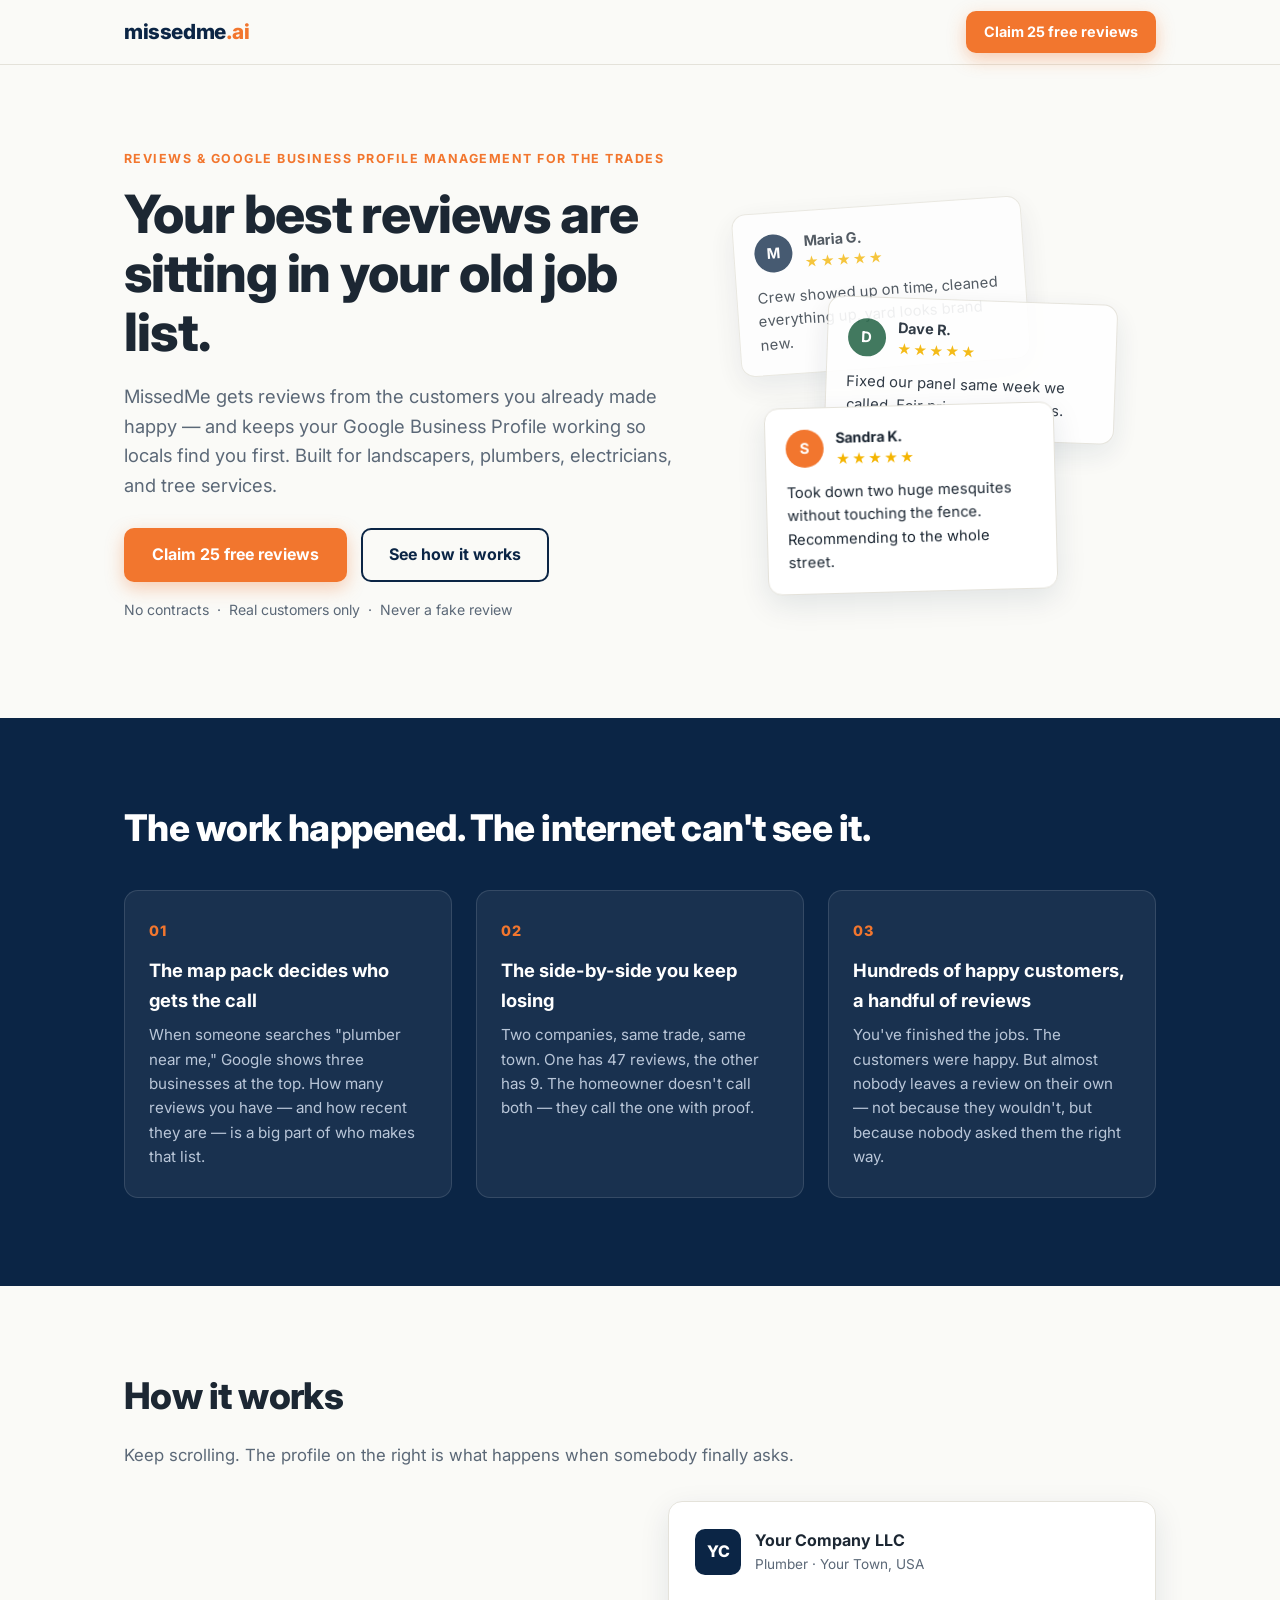
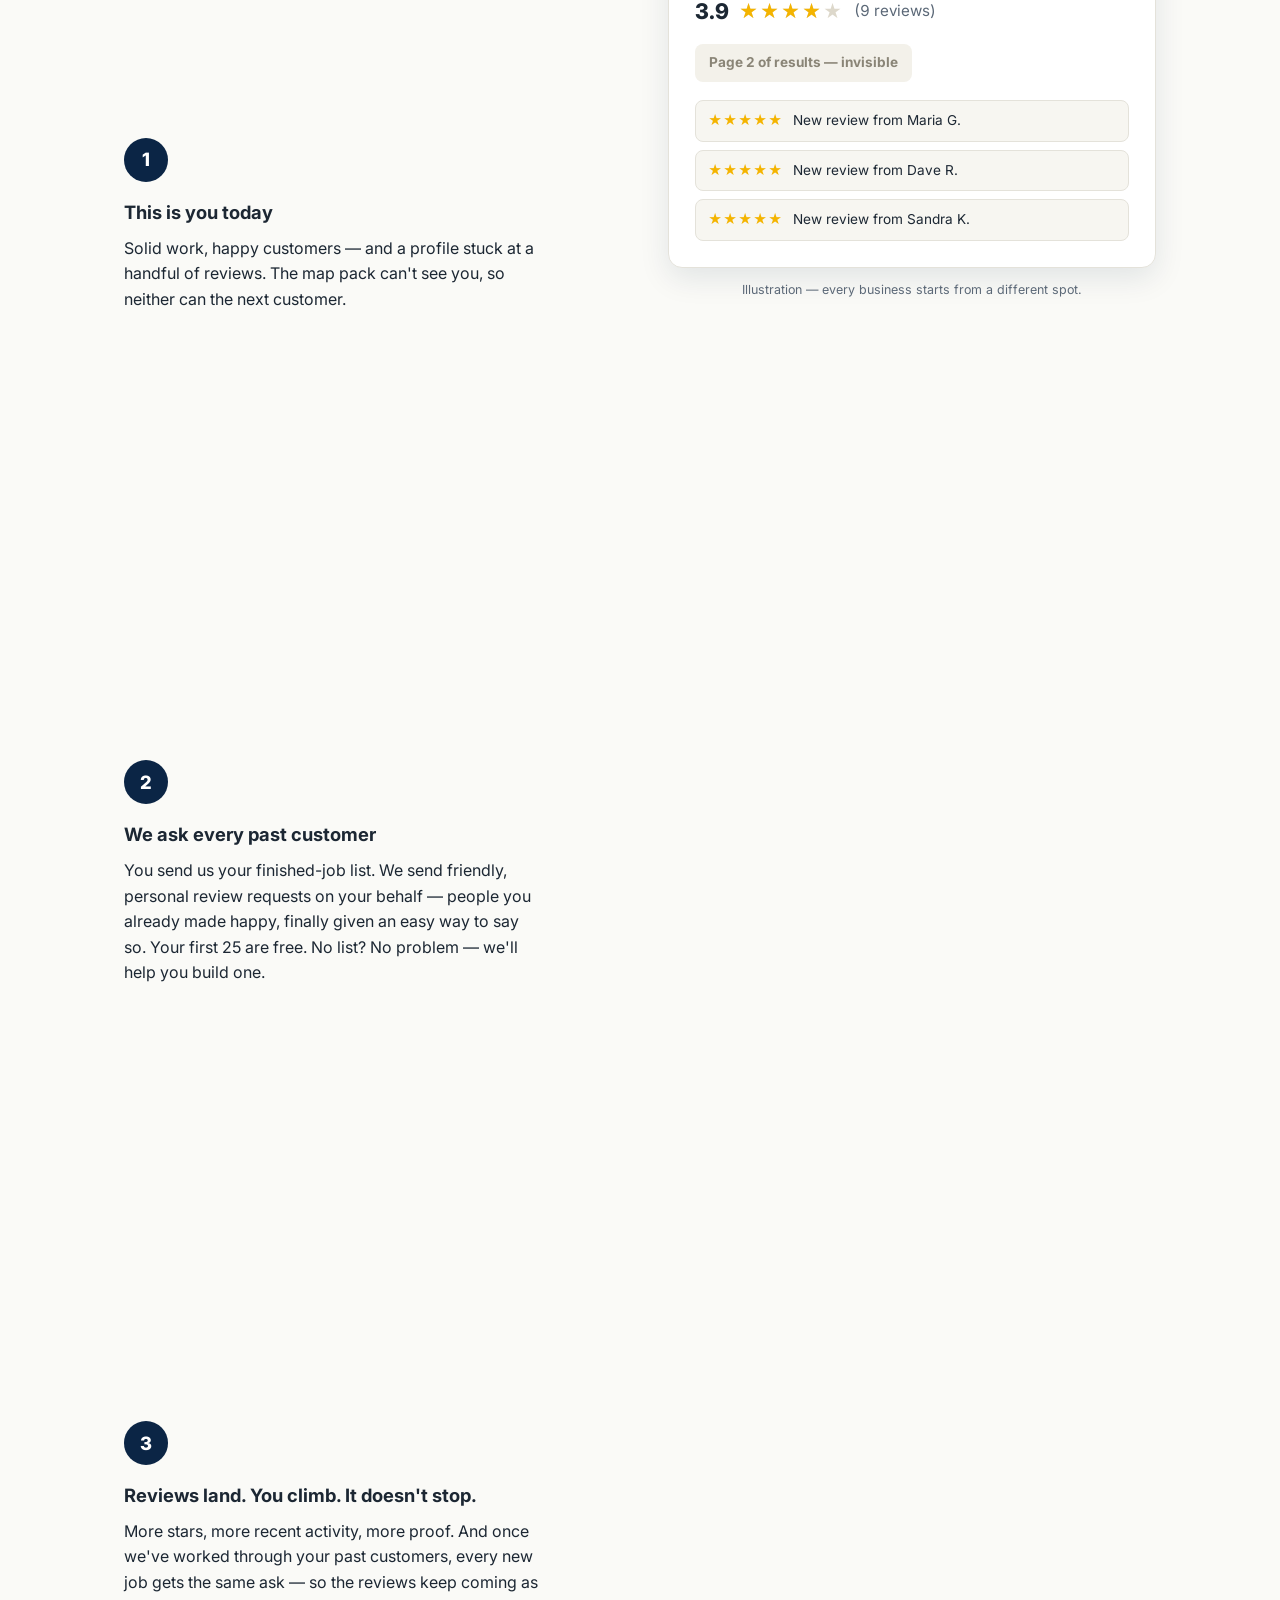
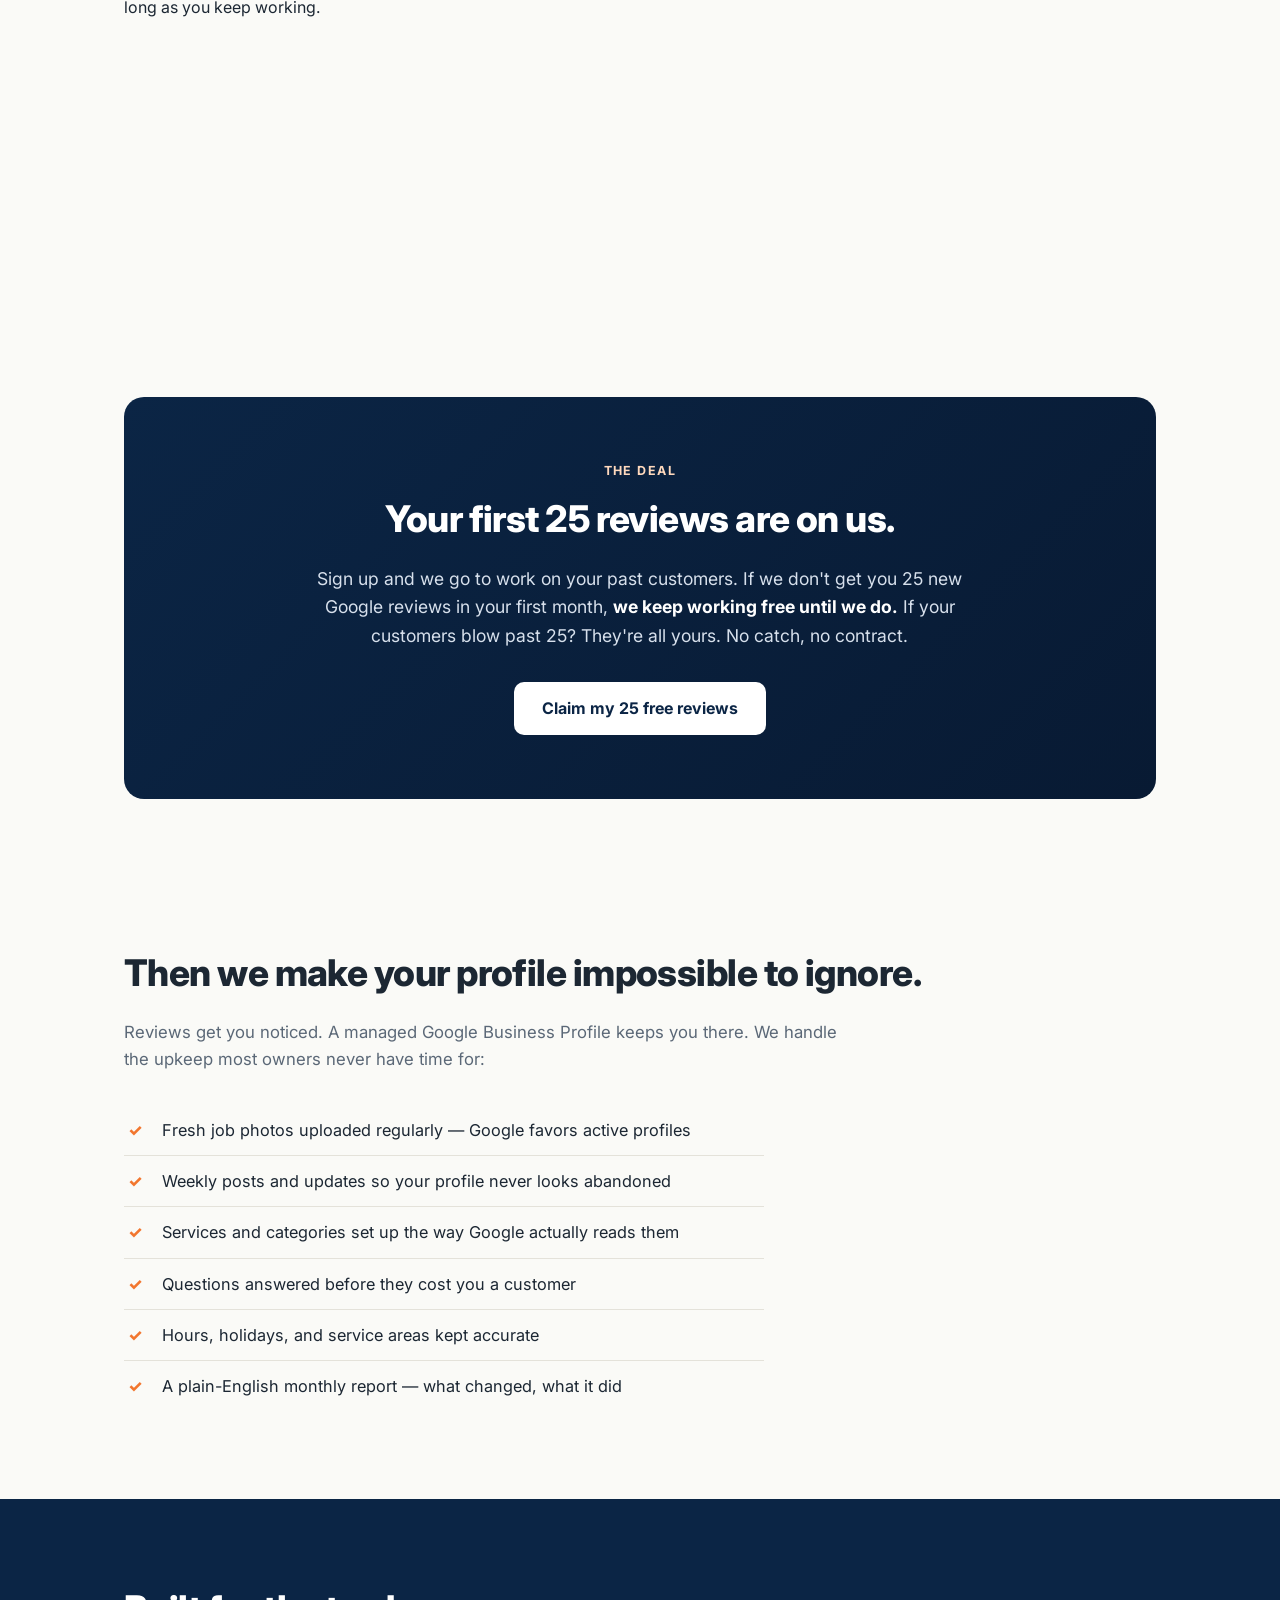
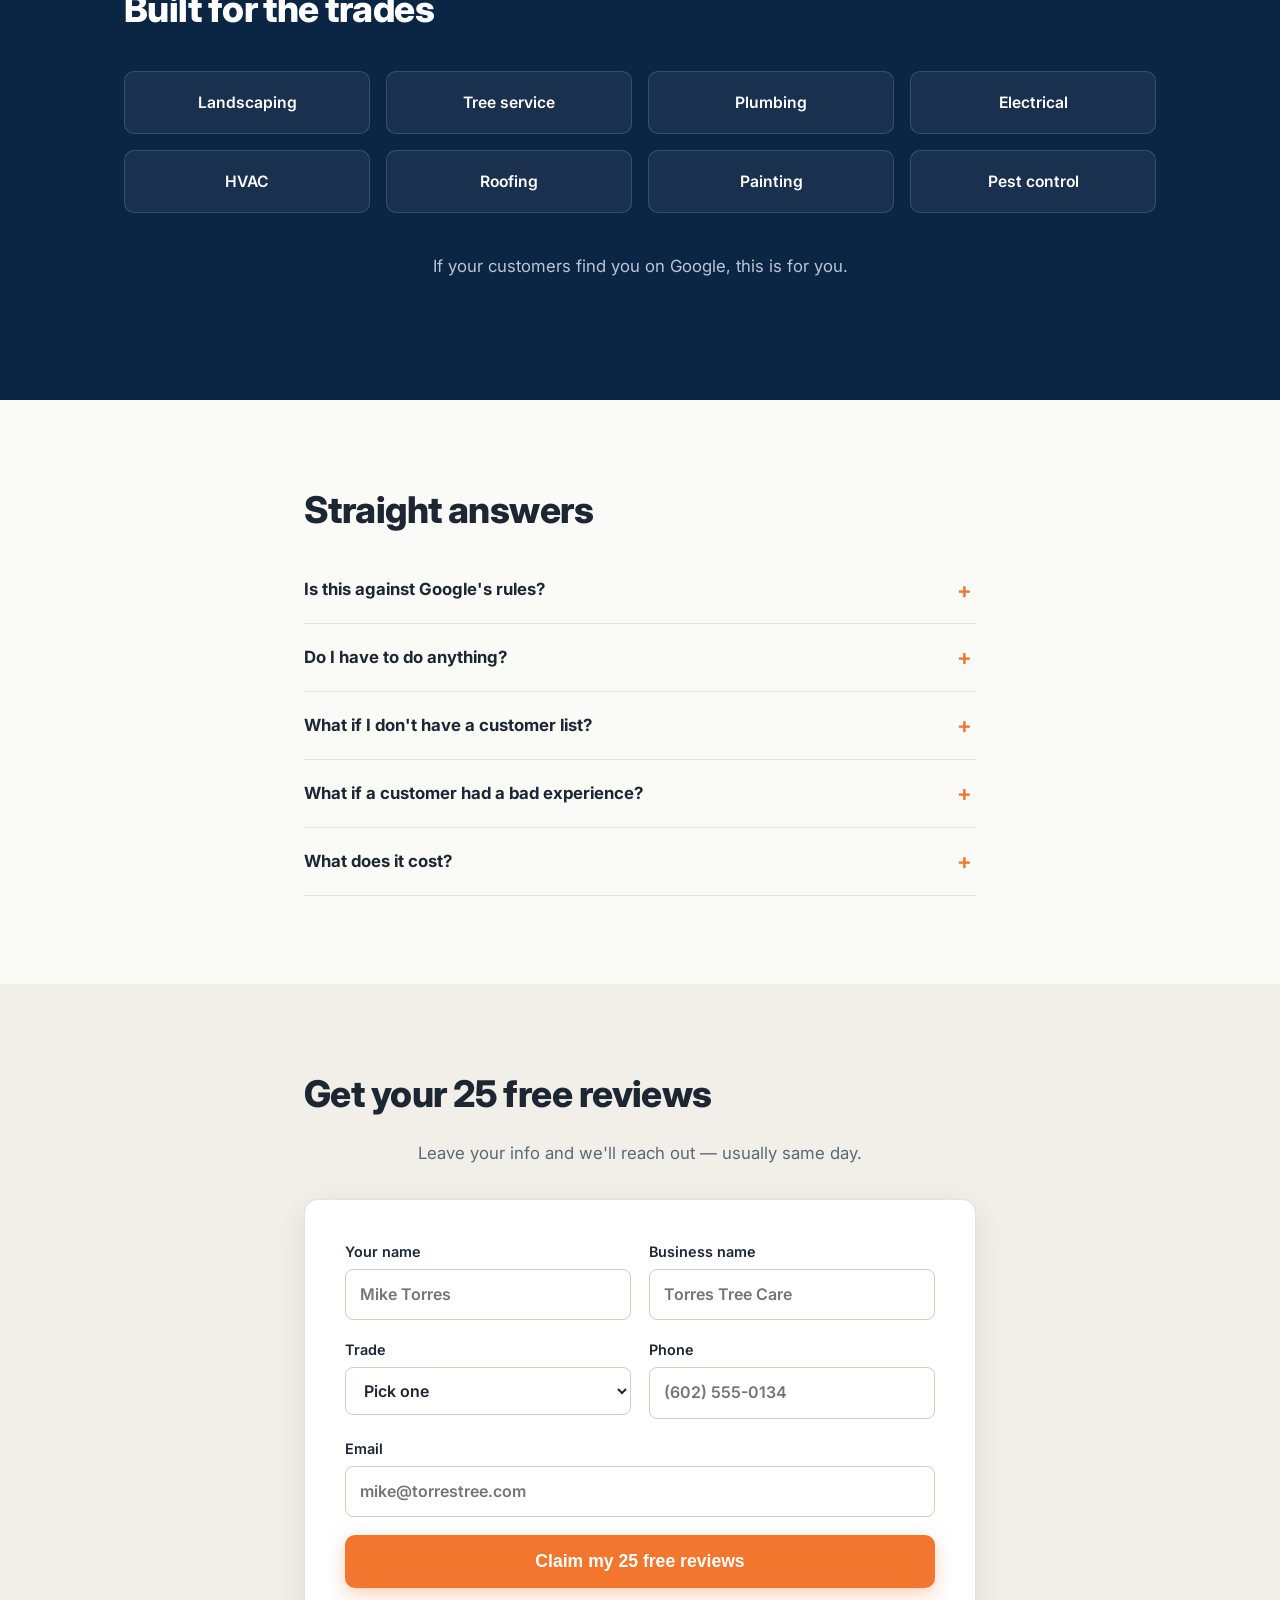
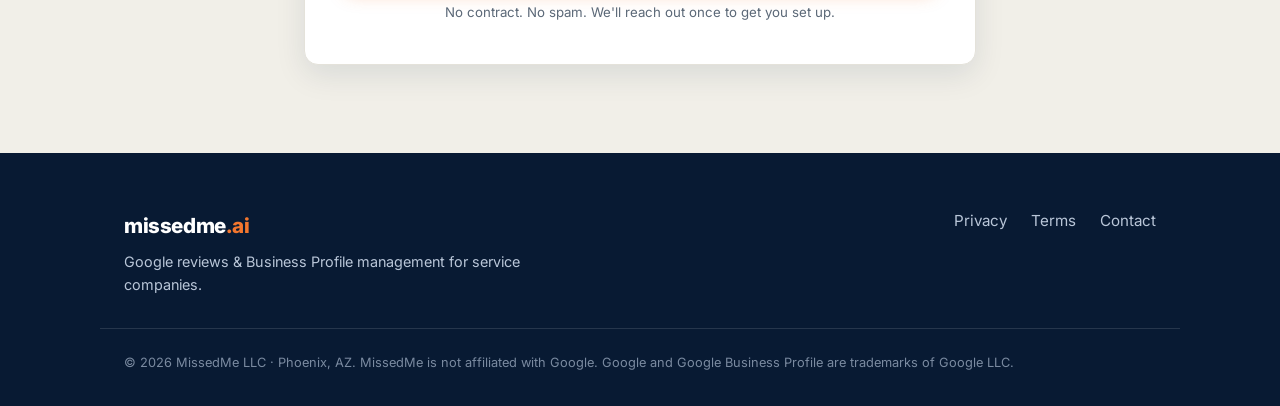
==== index.html @ 42400df1 "MissedMe GBP site: reviews + profile management for service trades Co-Authored-By: Claude Fable 5 <n" ====
<!DOCTYPE html>
<html lang="en">
<head>
  <meta charset="UTF-8">
  <meta name="viewport" content="width=device-width, initial-scale=1.0">
  <title>MissedMe — Google Reviews & Business Profile Management for Service Companies</title>
  <meta name="description" content="MissedMe gets Google reviews from the customers you already made happy and keeps your Google Business Profile working for you. Built for landscapers, plumbers, electricians, and tree services.">
  <link rel="preconnect" href="https://fonts.googleapis.com">
  <link rel="preconnect" href="https://fonts.gstatic.com" crossorigin>
  <link href="https://fonts.googleapis.com/css2?family=Inter:wght@400;500;600;700;800&display=swap" rel="stylesheet">
  <link rel="stylesheet" href="styles.css">
</head>
<body>

  <header class="nav">
    <div class="container nav-inner">
      <a href="#" class="logo">missedme<span>.ai</span></a>
      <a href="#signup" class="btn btn-primary btn-sm">Claim 25 free reviews</a>
    </div>
  </header>

  <!-- HERO -->
  <section class="hero">
    <div class="container hero-grid">
      <div class="hero-copy">
        <p class="eyebrow">Reviews &amp; Google Business Profile management for the trades</p>
        <h1>Your best reviews are sitting in your old job list.</h1>
        <p class="lead">MissedMe gets reviews from the customers you already made happy — and keeps your Google Business Profile working so locals find you first. Built for landscapers, plumbers, electricians, and tree services.</p>
        <div class="hero-ctas">
          <a href="#signup" class="btn btn-primary">Claim 25 free reviews</a>
          <a href="#how" class="btn btn-ghost">See how it works</a>
        </div>
        <p class="trust-line">No contracts &nbsp;·&nbsp; Real customers only &nbsp;·&nbsp; Never a fake review</p>
      </div>

      <div class="hero-visual" aria-hidden="true">
        <div class="review-card card-back">
          <div class="review-head">
            <div class="avatar">M</div>
            <div>
              <div class="review-name">Maria G.</div>
              <div class="stars">★★★★★</div>
            </div>
          </div>
          <p>Crew showed up on time, cleaned everything up, yard looks brand new.</p>
        </div>
        <div class="review-card card-mid">
          <div class="review-head">
            <div class="avatar av-2">D</div>
            <div>
              <div class="review-name">Dave R.</div>
              <div class="stars">★★★★★</div>
            </div>
          </div>
          <p>Fixed our panel same week we called. Fair price, no surprises.</p>
        </div>
        <div class="review-card card-front">
          <div class="review-head">
            <div class="avatar av-3">S</div>
            <div>
              <div class="review-name">Sandra K.</div>
              <div class="stars">★★★★★</div>
            </div>
          </div>
          <p>Took down two huge mesquites without touching the fence. Recommending to the whole street.</p>
        </div>
      </div>
    </div>
  </section>

  <!-- PROBLEM -->
  <section class="section section-dark" id="problem">
    <div class="container">
      <h2>The work happened. The internet can't see it.</h2>
      <div class="card-grid">
        <div class="info-card">
          <div class="info-num">01</div>
          <h3>The map pack decides who gets the call</h3>
          <p>When someone searches "plumber near me," Google shows three businesses at the top. How many reviews you have — and how recent they are — is a big part of who makes that list.</p>
        </div>
        <div class="info-card">
          <div class="info-num">02</div>
          <h3>The side-by-side you keep losing</h3>
          <p>Two companies, same trade, same town. One has 47 reviews, the other has 9. The homeowner doesn't call both — they call the one with proof.</p>
        </div>
        <div class="info-card">
          <div class="info-num">03</div>
          <h3>Hundreds of happy customers, a handful of reviews</h3>
          <p>You've finished the jobs. The customers were happy. But almost nobody leaves a review on their own — not because they wouldn't, but because nobody asked them the right way.</p>
        </div>
      </div>
    </div>
  </section>

  <!-- HOW IT WORKS — scroll-driven profile demo -->
  <section class="section scrolly" id="how">
    <div class="container">
      <h2>How it works</h2>
      <p class="section-sub">Keep scrolling. The profile on the right is what happens when somebody finally asks.</p>
      <div class="scrolly-grid">
        <div class="scrolly-steps">
          <div class="s-step" data-step="0">
            <div class="step-num">1</div>
            <h3>This is you today</h3>
            <p>Solid work, happy customers — and a profile stuck at a handful of reviews. The map pack can't see you, so neither can the next customer.</p>
          </div>
          <div class="s-step" data-step="1">
            <div class="step-num">2</div>
            <h3>We ask every past customer</h3>
            <p>You send us your finished-job list. We send friendly, personal review requests on your behalf — people you already made happy, finally given an easy way to say so. Your first 25 are free. No list? No problem — we'll help you build one.</p>
          </div>
          <div class="s-step" data-step="2">
            <div class="step-num">3</div>
            <h3>Reviews land. You climb. It doesn't stop.</h3>
            <p>More stars, more recent activity, more proof. And once we've worked through your past customers, every new job gets the same ask — so the reviews keep coming as long as you keep working.</p>
          </div>
        </div>
        <div class="scrolly-sticky">
          <div class="gcard" id="gcard">
            <div class="gcard-head">
              <div class="gcard-logo">YC</div>
              <div>
                <div class="gcard-name">Your Company LLC</div>
                <div class="gcard-cat">Plumber · Your Town, USA</div>
              </div>
            </div>
            <div class="gcard-rating">
              <span class="gcard-num" id="ratingNum">3.9</span>
              <span class="gstars">
                <span class="gstars-bg">★★★★★</span>
                <span class="gstars-fill" id="starsFill">★★★★★</span>
              </span>
              <span class="gcard-count" id="reviewCount">(9 reviews)</span>
            </div>
            <div class="gcard-rank rank-low" id="rankBadge">Page 2 of results — invisible</div>
            <div class="gcard-ticker" id="ticker">
              <div class="tick" data-at="0.40"><span class="tick-stars">★★★★★</span> New review from Maria G.</div>
              <div class="tick" data-at="0.55"><span class="tick-stars">★★★★★</span> New review from Dave R.</div>
              <div class="tick" data-at="0.70"><span class="tick-stars">★★★★★</span> New review from Sandra K.</div>
            </div>
          </div>
          <p class="gcard-caption">Illustration — every business starts from a different spot.</p>
        </div>
      </div>
    </div>
  </section>

  <!-- OFFER -->
  <section class="section section-offer" id="offer">
    <div class="container">
      <div class="offer-box">
        <p class="eyebrow eyebrow-light">The deal</p>
        <h2>Your first 25 reviews are on us.</h2>
        <p class="offer-text">Sign up and we go to work on your past customers. If we don't get you 25 new Google reviews in your first month, <strong>we keep working free until we do.</strong> If your customers blow past 25? They're all yours. No catch, no contract.</p>
        <a href="#signup" class="btn btn-light">Claim my 25 free reviews</a>
      </div>
    </div>
  </section>

  <!-- GBP MANAGEMENT -->
  <section class="section" id="profile">
    <div class="container">
      <h2>Then we make your profile impossible to ignore.</h2>
      <p class="section-sub">Reviews get you noticed. A managed Google Business Profile keeps you there. We handle the upkeep most owners never have time for:</p>
      <ul class="check-list">
        <li>Fresh job photos uploaded regularly — Google favors active profiles</li>
        <li>Weekly posts and updates so your profile never looks abandoned</li>
        <li>Services and categories set up the way Google actually reads them</li>
        <li>Questions answered before they cost you a customer</li>
        <li>Hours, holidays, and service areas kept accurate</li>
        <li>A plain-English monthly report — what changed, what it did</li>
      </ul>
    </div>
  </section>

  <!-- WHO IT'S FOR -->
  <section class="section section-dark" id="who">
    <div class="container">
      <h2>Built for the trades</h2>
      <div class="trade-grid">
        <div class="trade">Landscaping</div>
        <div class="trade">Tree service</div>
        <div class="trade">Plumbing</div>
        <div class="trade">Electrical</div>
        <div class="trade">HVAC</div>
        <div class="trade">Roofing</div>
        <div class="trade">Painting</div>
        <div class="trade">Pest control</div>
      </div>
      <p class="section-sub center">If your customers find you on Google, this is for you.</p>
    </div>
  </section>

  <!-- FAQ -->
  <section class="section" id="faq">
    <div class="container container-narrow">
      <h2>Straight answers</h2>
      <details>
        <summary>Is this against Google's rules?</summary>
        <p>No. We only ask your real customers about real jobs you actually completed. Every customer gets the same ask — no filtering, no incentives, no fake or purchased reviews, ever. That stuff gets profiles suspended, and we don't touch it.</p>
      </details>
      <details>
        <summary>Do I have to do anything?</summary>
        <p>Send us your customer list and approve the message we'll send. That's it. You keep doing the work — we handle the rest. As new jobs wrap up, those customers get the same ask, so it keeps running without you thinking about it.</p>
      </details>
      <details>
        <summary>What if I don't have a customer list?</summary>
        <p>Plenty of companies run on paper invoices and a phone full of texts — that's fine. We'll help you pull a list together from what you've got: old invoices, texts, emails, job notes. Then we set up a dead-simple way to capture every customer going forward. Not having a list isn't a dealbreaker — it's usually the first thing we fix.</p>
      </details>
      <details>
        <summary>What if a customer had a bad experience?</summary>
        <p>It happens to every company. We flag responses so you can follow up personally — most unhappy customers just want to be heard, and a good follow-up often turns them around. What we won't do is hide them from the ask. Every real customer gets the same invitation.</p>
      </details>
      <details>
        <summary>What does it cost?</summary>
        <p>It's a simple monthly service with no contract — and your first 25 reviews are free either way. Leave your info below and we'll walk you through it.</p>
      </details>
    </div>
  </section>

  <!-- SIGNUP -->
  <section class="section section-signup" id="signup">
    <div class="container container-narrow">
      <h2>Get your 25 free reviews</h2>
      <p class="section-sub center">Leave your info and we'll reach out — usually same day.</p>
      <!-- Swap action to your GHL form endpoint when ready. formsubmit.co emails submissions after one-time activation. -->
      <form class="signup-form" action="https://formsubmit.co/john@missedme.ai" method="POST">
        <input type="hidden" name="_subject" value="New MissedMe signup">
        <input type="hidden" name="_captcha" value="false">
        <div class="form-row">
          <label>Your name
            <input type="text" name="name" required autocomplete="name" placeholder="Mike Torres">
          </label>
          <label>Business name
            <input type="text" name="business" required autocomplete="organization" placeholder="Torres Tree Care">
          </label>
        </div>
        <div class="form-row">
          <label>Trade
            <select name="trade" required>
              <option value="" disabled selected>Pick one</option>
              <option>Landscaping</option>
              <option>Tree service</option>
              <option>Plumbing</option>
              <option>Electrical</option>
              <option>HVAC</option>
              <option>Roofing</option>
              <option>Painting</option>
              <option>Pest control</option>
              <option>Other</option>
            </select>
          </label>
          <label>Phone
            <input type="tel" name="phone" required autocomplete="tel" placeholder="(602) 555-0134">
          </label>
        </div>
        <label>Email
          <input type="email" name="email" required autocomplete="email" placeholder="mike@torrestree.com">
        </label>
        <button type="submit" class="btn btn-primary btn-full">Claim my 25 free reviews</button>
        <p class="form-fine">No contract. No spam. We'll reach out once to get you set up.</p>
      </form>
    </div>
  </section>

  <footer class="footer">
    <div class="container footer-inner">
      <div>
        <span class="logo logo-footer">missedme<span>.ai</span></span>
        <p>Google reviews &amp; Business Profile management for service companies.</p>
      </div>
      <div class="footer-links">
        <a href="privacy.html">Privacy</a>
        <a href="terms.html">Terms</a>
        <a href="mailto:john@missedme.ai">Contact</a>
      </div>
    </div>
    <div class="container footer-legal">
      <p>© 2026 MissedMe LLC · Phoenix, AZ. MissedMe is not affiliated with Google. Google and Google Business Profile are trademarks of Google LLC.</p>
    </div>
  </footer>

  <script src="app.js"></script>
</body>
</html>
---- styles.css ----
/* MissedMe — GBP & Reviews site */
:root {
  --navy: #0b2545;
  --navy-deep: #081a33;
  --orange: #f2762e;
  --orange-dark: #d95f1a;
  --bg: #fafaf7;
  --ink: #1c2733;
  --muted: #5b6877;
  --line: #e4e2da;
  --white: #ffffff;
  --radius: 14px;
  --shadow: 0 10px 30px rgba(11, 37, 69, 0.10);
}

* { margin: 0; padding: 0; box-sizing: border-box; }

html { scroll-behavior: smooth; }

body {
  font-family: "Inter", system-ui, -apple-system, sans-serif;
  color: var(--ink);
  background: var(--bg);
  line-height: 1.6;
  -webkit-font-smoothing: antialiased;
}

.container { max-width: 1080px; margin: 0 auto; padding: 0 24px; }
.container-narrow { max-width: 720px; }

h1 { font-size: clamp(2.1rem, 5vw, 3.3rem); line-height: 1.12; font-weight: 800; letter-spacing: -0.02em; }
h2 { font-size: clamp(1.6rem, 3.5vw, 2.3rem); line-height: 1.2; font-weight: 800; letter-spacing: -0.015em; margin-bottom: 1.5rem; }
h3 { font-size: 1.15rem; font-weight: 700; margin-bottom: 0.5rem; }

.eyebrow {
  text-transform: uppercase;
  letter-spacing: 0.12em;
  font-size: 0.78rem;
  font-weight: 700;
  color: var(--orange);
  margin-bottom: 1rem;
}
.eyebrow-light { color: #ffd9bd; }

.lead { font-size: 1.15rem; color: var(--muted); margin: 1.25rem 0 1.75rem; max-width: 34em; }

/* Nav */
.nav {
  position: sticky; top: 0; z-index: 50;
  background: rgba(250, 250, 247, 0.92);
  backdrop-filter: blur(8px);
  border-bottom: 1px solid var(--line);
}
.nav-inner { display: flex; align-items: center; justify-content: space-between; height: 64px; }
.logo { font-weight: 800; font-size: 1.3rem; color: var(--navy); text-decoration: none; letter-spacing: -0.02em; }
.logo span { color: var(--orange); }

/* Buttons */
.btn {
  display: inline-block;
  padding: 14px 28px;
  border-radius: 10px;
  font-weight: 700;
  font-size: 1rem;
  text-decoration: none;
  border: none;
  cursor: pointer;
  transition: transform 0.12s ease, background 0.15s ease, box-shadow 0.15s ease;
}
.btn:active { transform: translateY(1px); }
.btn-primary { background: var(--orange); color: #fff; box-shadow: 0 6px 18px rgba(242, 118, 46, 0.35); }
.btn-primary:hover { background: var(--orange-dark); transform: translateY(-2px); box-shadow: 0 10px 24px rgba(242, 118, 46, 0.4); }
.btn-ghost { background: transparent; color: var(--navy); border: 2px solid var(--navy); padding: 12px 26px; }
.btn-ghost:hover { background: var(--navy); color: #fff; }
.btn-light { background: #fff; color: var(--navy); }
.btn-light:hover { background: #ffe9d9; }
.btn-sm { padding: 9px 18px; font-size: 0.9rem; }
.btn-full { width: 100%; font-size: 1.1rem; padding: 16px; }

/* Hero */
.hero { padding: 84px 0 96px; overflow: hidden; }
.hero-grid {
  display: grid;
  grid-template-columns: 1.15fr 0.85fr;
  gap: 48px;
  align-items: center;
}
.hero-ctas { display: flex; gap: 14px; flex-wrap: wrap; }
.trust-line { margin-top: 1.1rem; font-size: 0.88rem; color: var(--muted); }

/* Review card stack */
.hero-visual { position: relative; height: 360px; }
.review-card {
  position: absolute;
  width: 290px;
  background: var(--white);
  border: 1px solid var(--line);
  border-radius: var(--radius);
  padding: 18px 20px;
  box-shadow: var(--shadow);
  font-size: 0.92rem;
  color: var(--ink);
}
.card-back  { top: 0;    right: 130px; transform: rotate(-4deg); opacity: 0.75; }
.card-mid   { top: 95px; right: 40px;  transform: rotate(2deg);  opacity: 0.9; }
.card-front { top: 200px; right: 100px; transform: rotate(-1.5deg); z-index: 2; }
.review-head { display: flex; align-items: center; gap: 12px; margin-bottom: 10px; }
.avatar {
  width: 38px; height: 38px; border-radius: 50%;
  background: var(--navy); color: #fff;
  display: flex; align-items: center; justify-content: center;
  font-weight: 700;
}
.av-2 { background: #2e6b4f; }
.av-3 { background: var(--orange); }
.review-name { font-weight: 700; font-size: 0.9rem; }
.stars { color: #f4b400; letter-spacing: 2px; font-size: 0.85rem; }

/* Sections */
.section { padding: 88px 0; }
.section-dark { background: var(--navy); color: #fff; }
.section-dark h2 { color: #fff; }
.section-sub { color: var(--muted); max-width: 44em; margin-bottom: 2rem; font-size: 1.05rem; }
.section-dark .section-sub { color: #b9c6d8; }
.center { text-align: center; margin-left: auto; margin-right: auto; }

/* Problem cards */
.card-grid { display: grid; grid-template-columns: repeat(3, 1fr); gap: 24px; margin-top: 2.5rem; }
.info-card {
  background: rgba(255, 255, 255, 0.06);
  border: 1px solid rgba(255, 255, 255, 0.12);
  border-radius: var(--radius);
  padding: 28px 24px;
}
.info-card p { color: #b9c6d8; font-size: 0.95rem; }
.info-num { font-weight: 800; color: var(--orange); font-size: 0.9rem; letter-spacing: 0.1em; margin-bottom: 0.9rem; }

/* Steps */
.steps { display: grid; grid-template-columns: repeat(3, 1fr); gap: 28px; margin-top: 2.5rem; }
.step-num {
  width: 44px; height: 44px; border-radius: 50%;
  background: var(--navy); color: #fff;
  display: flex; align-items: center; justify-content: center;
  font-weight: 800; font-size: 1.15rem;
  margin-bottom: 1rem;
}
.step p { color: var(--muted); font-size: 0.97rem; }

/* Scrollytelling — profile demo */
.scrolly-grid {
  display: grid;
  grid-template-columns: 1fr 1fr;
  gap: 56px;
  align-items: start;
  margin-top: 2rem;
}
.scrolly-steps .s-step {
  min-height: 72vh;
  display: flex;
  flex-direction: column;
  justify-content: center;
  max-width: 26em;
  opacity: 0.3;
  transition: opacity 0.35s ease;
}
.s-step.active { opacity: 1; }
.scrolly-sticky { position: sticky; top: 110px; }

.gcard {
  background: var(--white);
  border: 1px solid var(--line);
  border-radius: var(--radius);
  box-shadow: var(--shadow);
  padding: 26px;
  transition: box-shadow 0.5s ease;
}
.gcard-glow { box-shadow: 0 16px 48px rgba(242, 118, 46, 0.30); }
.gcard-head { display: flex; gap: 14px; align-items: center; }
.gcard-logo {
  width: 46px; height: 46px; border-radius: 10px;
  background: var(--navy); color: #fff; font-weight: 800;
  display: flex; align-items: center; justify-content: center;
}
.gcard-name { font-weight: 700; }
.gcard-cat { font-size: 0.85rem; color: var(--muted); }
.gcard-rating { display: flex; align-items: center; gap: 10px; margin-top: 18px; }
.gcard-num { font-weight: 800; font-size: 1.35rem; font-variant-numeric: tabular-nums; }
.gstars {
  position: relative; display: inline-block;
  font-size: 1.15rem; letter-spacing: 2px; line-height: 1;
  color: #ddd8cb;
}
.gstars-fill {
  position: absolute; left: 0; top: 0;
  color: #f4b400; overflow: hidden; white-space: nowrap;
  width: 78%;
}
.gcard-count { color: var(--muted); font-size: 0.95rem; font-variant-numeric: tabular-nums; }
.gcard-rank {
  margin-top: 16px; display: inline-block;
  font-size: 0.85rem; font-weight: 700;
  padding: 8px 14px; border-radius: 8px;
  transition: background 0.3s, color 0.3s;
}
.rank-low  { background: #f3f1ea; color: #8a8577; }
.rank-mid  { background: #fdeadd; color: var(--orange-dark); }
.rank-high { background: #e3f3ea; color: #1e7a4d; }
.gcard-ticker { margin-top: 18px; display: flex; flex-direction: column; gap: 8px; min-height: 116px; }
.tick {
  background: #f7f6f1; border: 1px solid var(--line); border-radius: 8px;
  padding: 9px 12px; font-size: 0.85rem;
  opacity: 0; transform: translateY(10px);
  transition: opacity 0.45s ease, transform 0.45s ease;
}
.tick.on { opacity: 1; transform: none; }
.tick-stars { color: #f4b400; margin-right: 6px; letter-spacing: 1px; }
.gcard-caption { font-size: 0.78rem; color: var(--muted); margin-top: 12px; text-align: center; }

/* Scroll reveals */
.reveal { opacity: 0; transform: translateY(18px); transition: opacity 0.55s ease, transform 0.55s ease; }
.reveal.in { opacity: 1; transform: none; }

@media (prefers-reduced-motion: reduce) {
  .reveal, .tick { opacity: 1; transform: none; transition: none; }
  .s-step { opacity: 1; }
}

/* Offer */
.section-offer { padding: 64px 0; }
.offer-box {
  background: linear-gradient(135deg, var(--navy) 0%, var(--navy-deep) 100%);
  border-radius: 20px;
  padding: clamp(36px, 6vw, 64px);
  text-align: center;
  color: #fff;
}
.offer-box h2 { color: #fff; }
.offer-text { max-width: 38em; margin: 0 auto 2rem; font-size: 1.1rem; color: #d7e0ec; }
.offer-text strong { color: #fff; }

/* Check list */
.check-list { list-style: none; max-width: 640px; }
.check-list li {
  padding: 12px 0 12px 38px;
  position: relative;
  border-bottom: 1px solid var(--line);
  font-size: 1.02rem;
}
.check-list li:last-child { border-bottom: none; }
.check-list li::before {
  content: "✓";
  position: absolute; left: 4px;
  color: var(--orange);
  font-weight: 800;
}

/* Trades */
.trade-grid {
  display: grid;
  grid-template-columns: repeat(4, 1fr);
  gap: 16px;
  margin: 2.5rem 0;
}
.trade {
  background: rgba(255, 255, 255, 0.06);
  border: 1px solid rgba(255, 255, 255, 0.14);
  border-radius: 10px;
  padding: 18px 12px;
  text-align: center;
  font-weight: 600;
  font-size: 0.98rem;
}

/* FAQ */
details {
  border-bottom: 1px solid var(--line);
  padding: 4px 0;
}
summary {
  cursor: pointer;
  font-weight: 700;
  padding: 16px 0;
  font-size: 1.05rem;
  list-style: none;
  position: relative;
  padding-right: 32px;
}
summary::-webkit-details-marker { display: none; }
summary::after {
  content: "+";
  position: absolute; right: 4px; top: 50%;
  transform: translateY(-50%);
  color: var(--orange);
  font-size: 1.4rem;
  font-weight: 600;
}
details[open] summary::after { content: "–"; }
details p { padding: 0 0 18px; color: var(--muted); }

/* Signup */
.section-signup { background: #f1efe8; }
.signup-form {
  background: var(--white);
  border: 1px solid var(--line);
  border-radius: var(--radius);
  padding: clamp(24px, 4vw, 40px);
  box-shadow: var(--shadow);
  margin-top: 2rem;
}
.form-row { display: grid; grid-template-columns: 1fr 1fr; gap: 18px; }
.signup-form label {
  display: block;
  font-weight: 600;
  font-size: 0.9rem;
  margin-bottom: 18px;
}
.signup-form input,
.signup-form select {
  display: block;
  width: 100%;
  margin-top: 6px;
  padding: 12px 14px;
  border: 1px solid #cfcdc4;
  border-radius: 8px;
  font: inherit;
  font-size: 1rem;
  background: #fff;
  color: var(--ink);
}
.signup-form input:focus,
.signup-form select:focus {
  outline: 2px solid var(--orange);
  outline-offset: 1px;
  border-color: var(--orange);
}
.form-fine { text-align: center; font-size: 0.83rem; color: var(--muted); margin-top: 14px; }

/* Legal pages */
.legal-page h1 { font-size: 2rem; margin-bottom: 0.5rem; }
.legal-page h3 { margin-top: 2rem; }
.legal-page p { color: var(--muted); margin-top: 0.5rem; }
.legal-date { font-size: 0.85rem; }
.legal-page a { color: var(--orange-dark); }

/* Footer */
.footer { background: var(--navy-deep); color: #b9c6d8; padding: 56px 0 32px; }
.footer-inner {
  display: flex; justify-content: space-between; align-items: flex-start;
  gap: 32px; flex-wrap: wrap;
  padding-bottom: 32px;
  border-bottom: 1px solid rgba(255, 255, 255, 0.12);
}
.logo-footer { color: #fff; }
.footer-inner p { font-size: 0.9rem; margin-top: 8px; max-width: 28em; }
.footer-links { display: flex; gap: 24px; }
.footer-links a { color: #b9c6d8; text-decoration: none; font-size: 0.95rem; }
.footer-links a:hover { color: #fff; }
.footer-legal p { font-size: 0.8rem; padding-top: 24px; color: #7a8aa0; }

/* Mobile */
@media (max-width: 820px) {
  .hero { padding: 56px 0 64px; }
  .hero-grid { grid-template-columns: 1fr; gap: 40px; }
  .hero-visual { height: 330px; max-width: 380px; margin: 0 auto; width: 100%; }
  .card-back  { right: auto; left: 0; }
  .card-mid   { right: 0; }
  .card-front { right: auto; left: 30px; }
  .card-grid, .steps { grid-template-columns: 1fr; }
  .scrolly-grid { grid-template-columns: 1fr; gap: 0; }
  .scrolly-sticky { order: -1; top: 76px; z-index: 5; }
  .gcard { padding: 18px; }
  .gcard-ticker { min-height: 0; }
  .tick { padding: 7px 10px; font-size: 0.8rem; }
  .scrolly-steps .s-step { min-height: 58vh; opacity: 1; }
  .trade-grid { grid-template-columns: repeat(2, 1fr); }
  .form-row { grid-template-columns: 1fr; gap: 0; }
  .section { padding: 64px 0; }
}
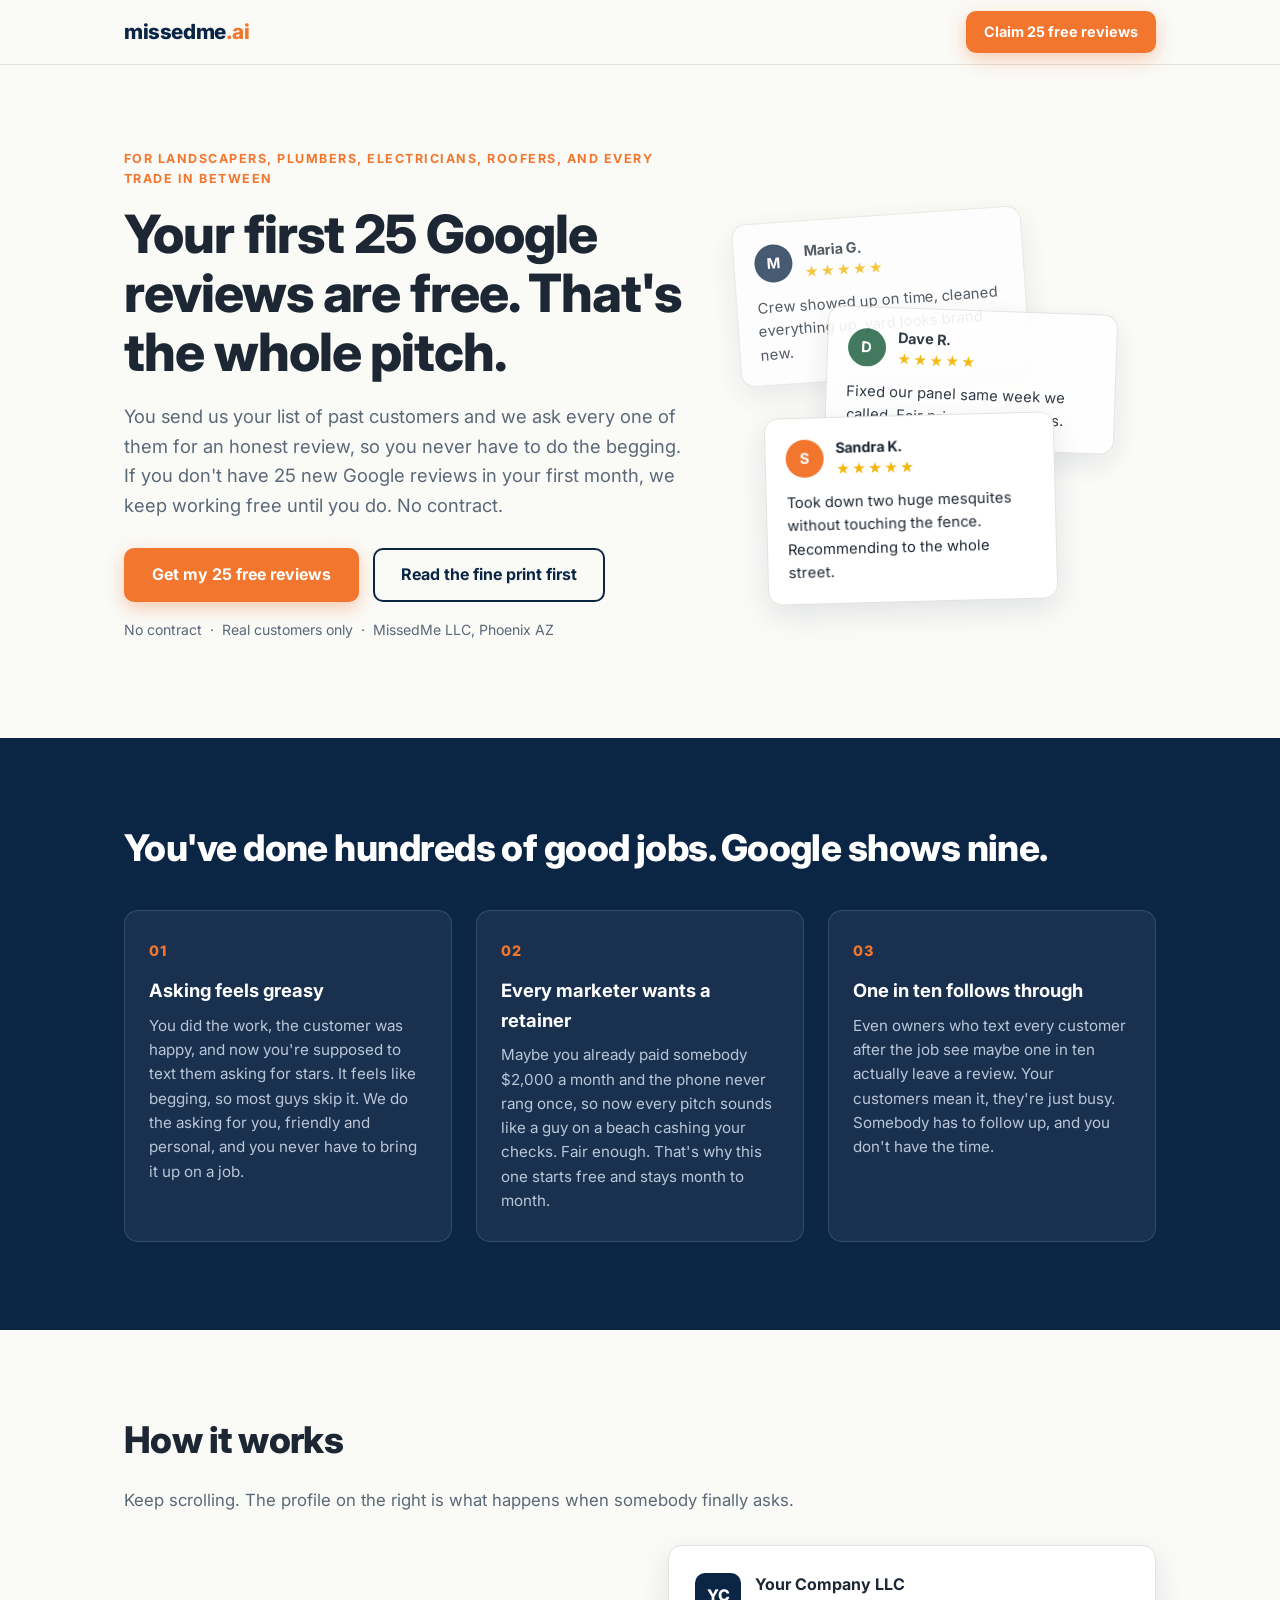
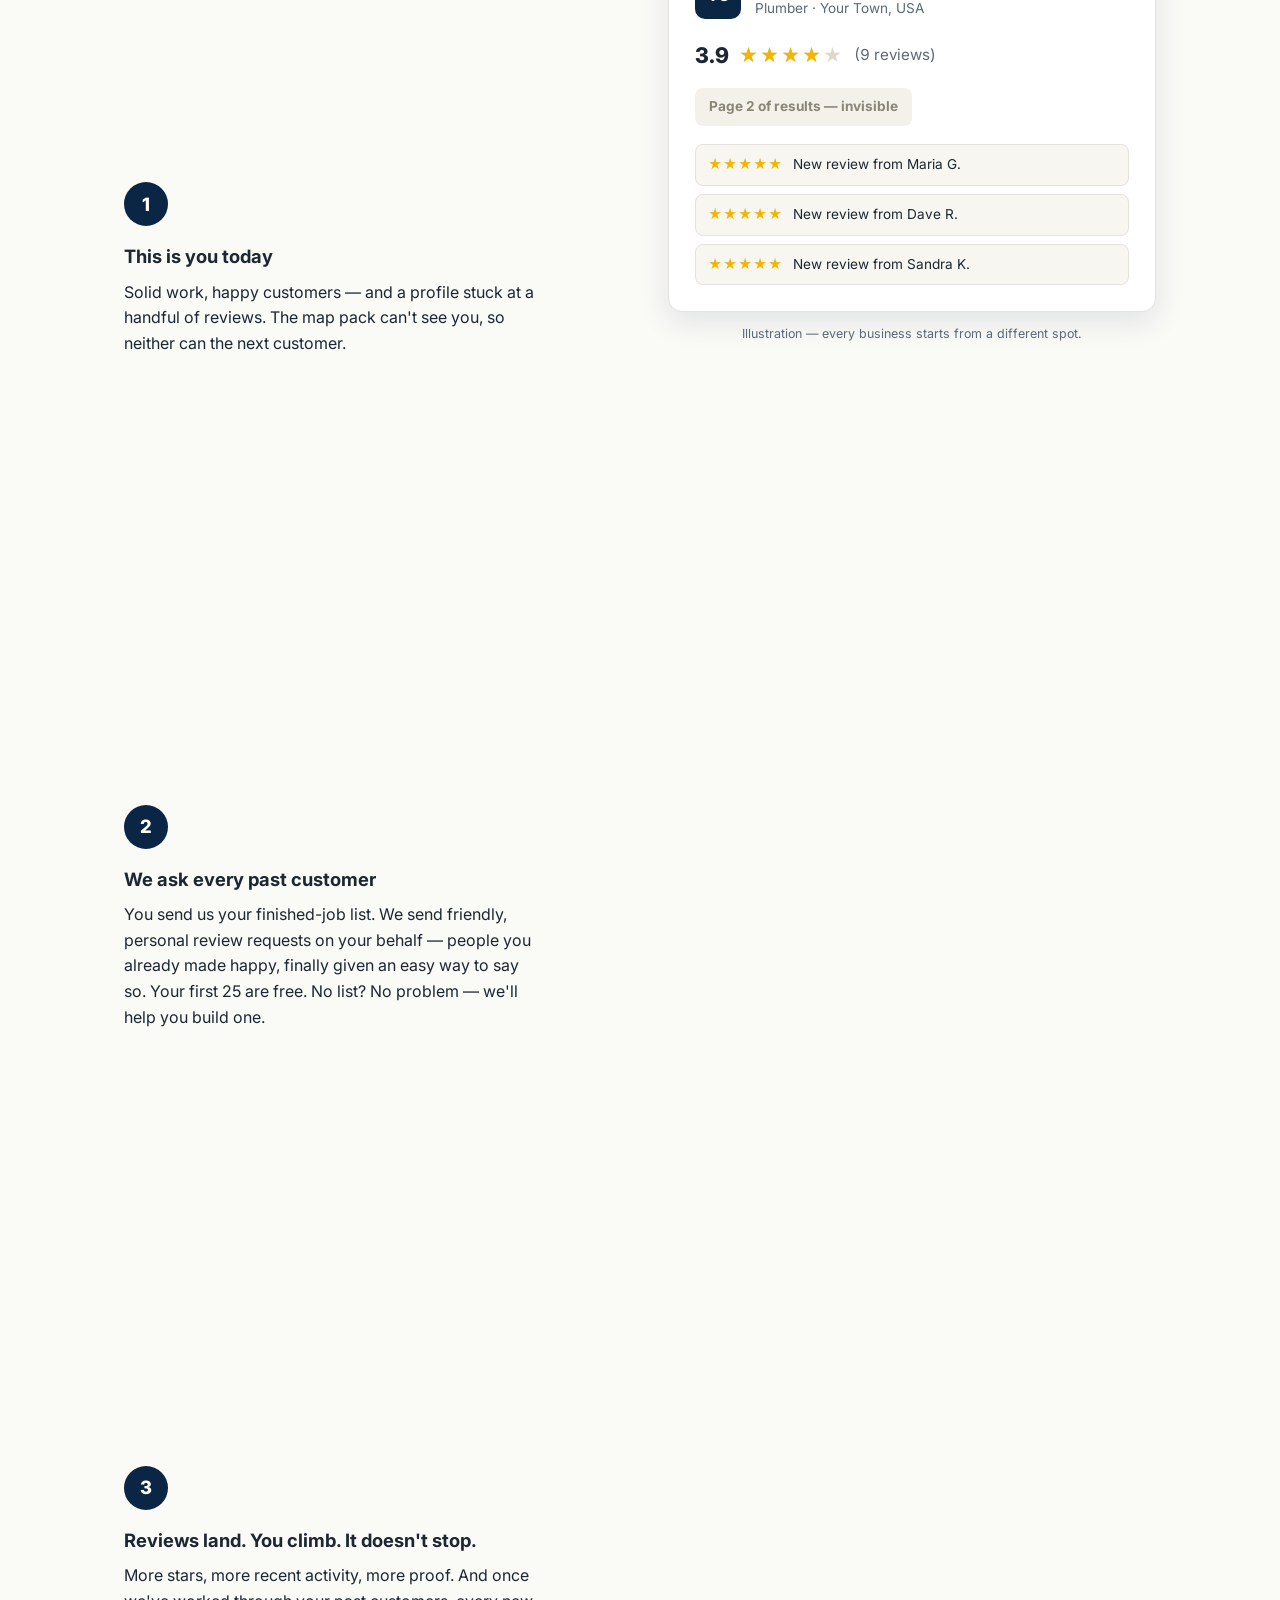
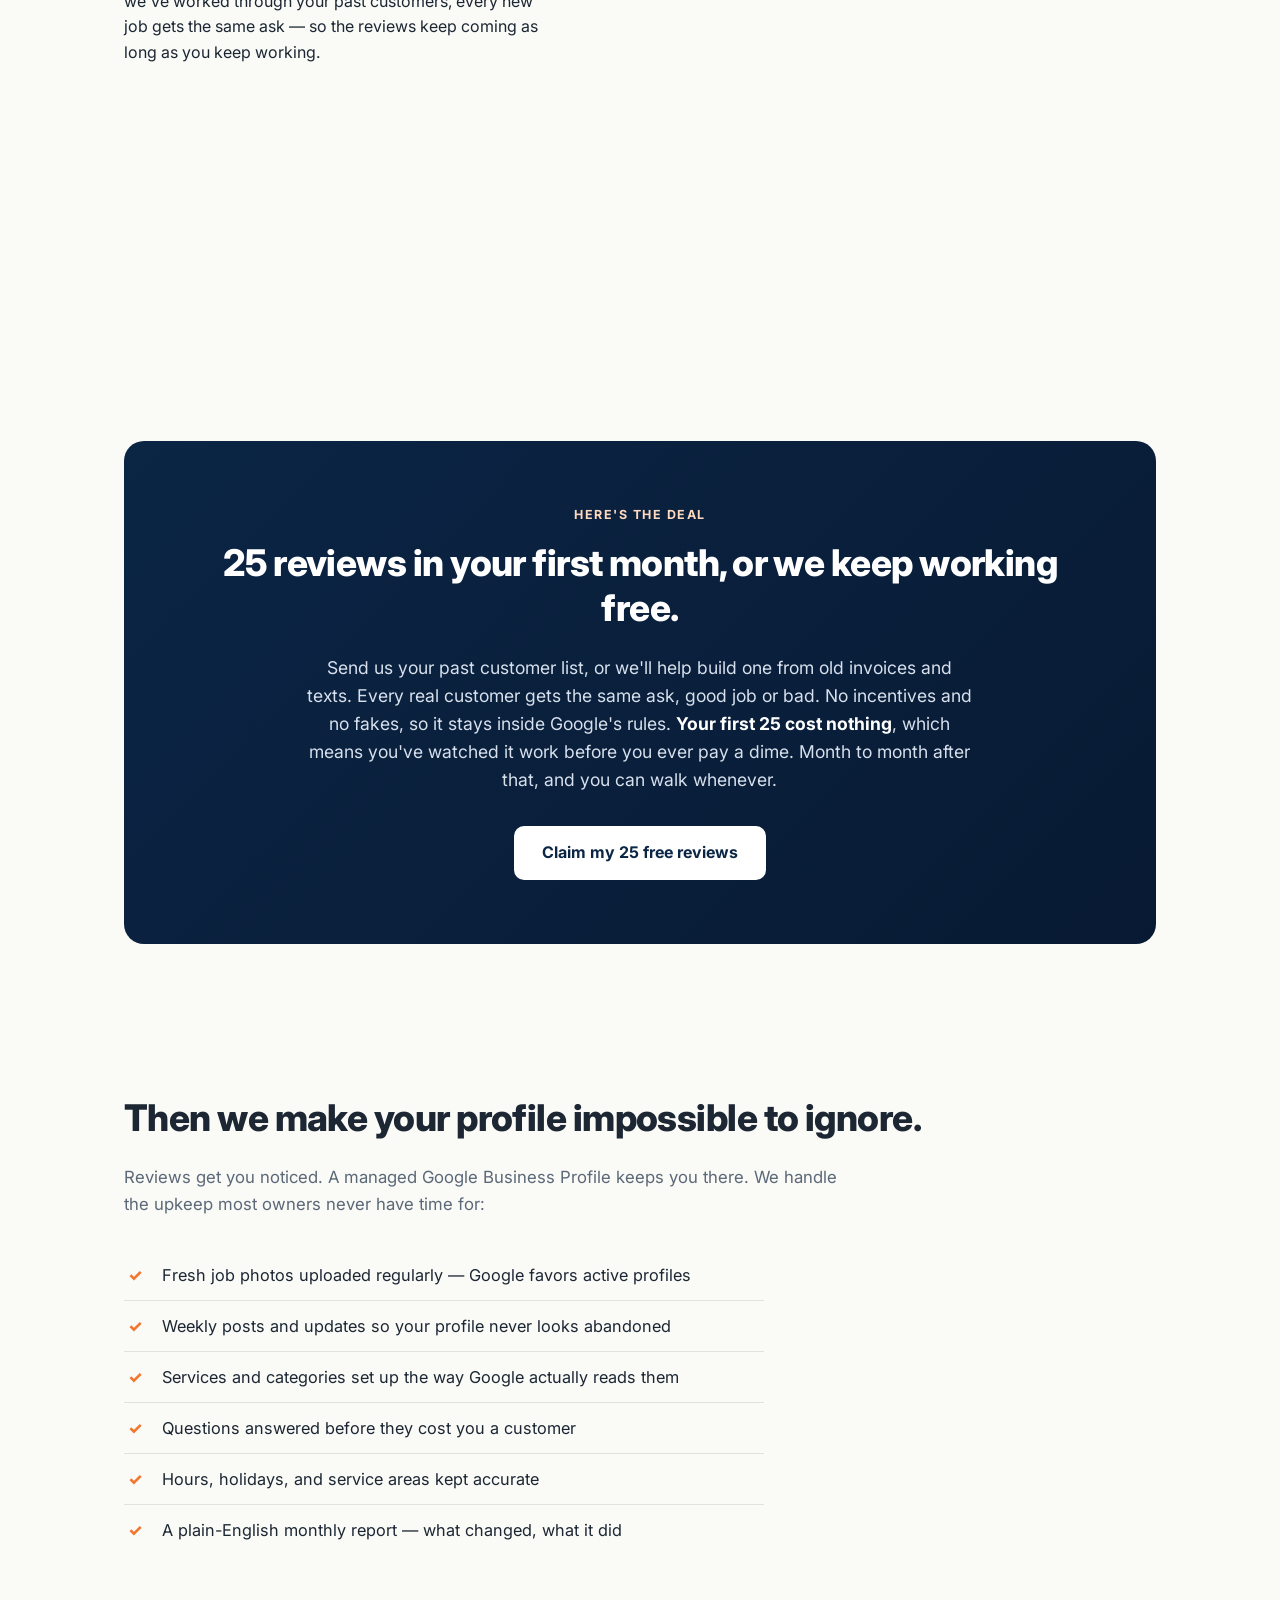
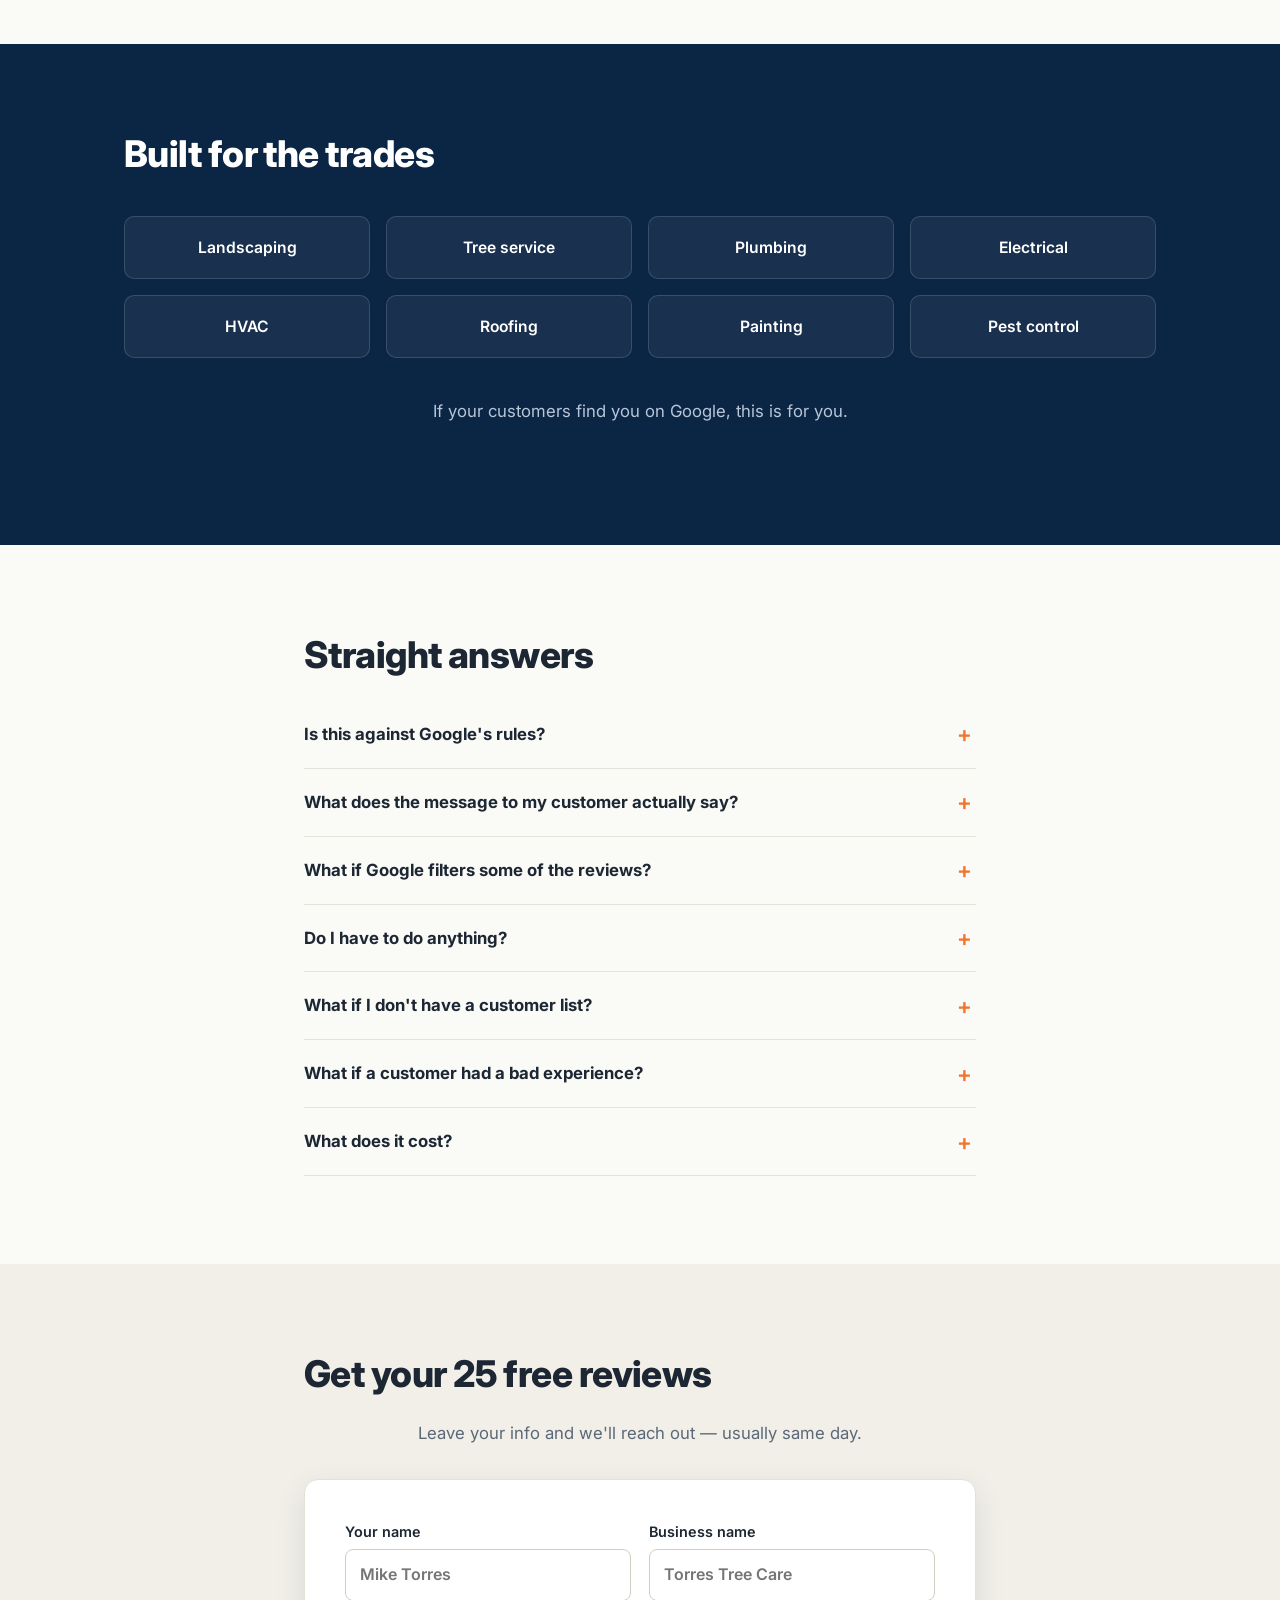
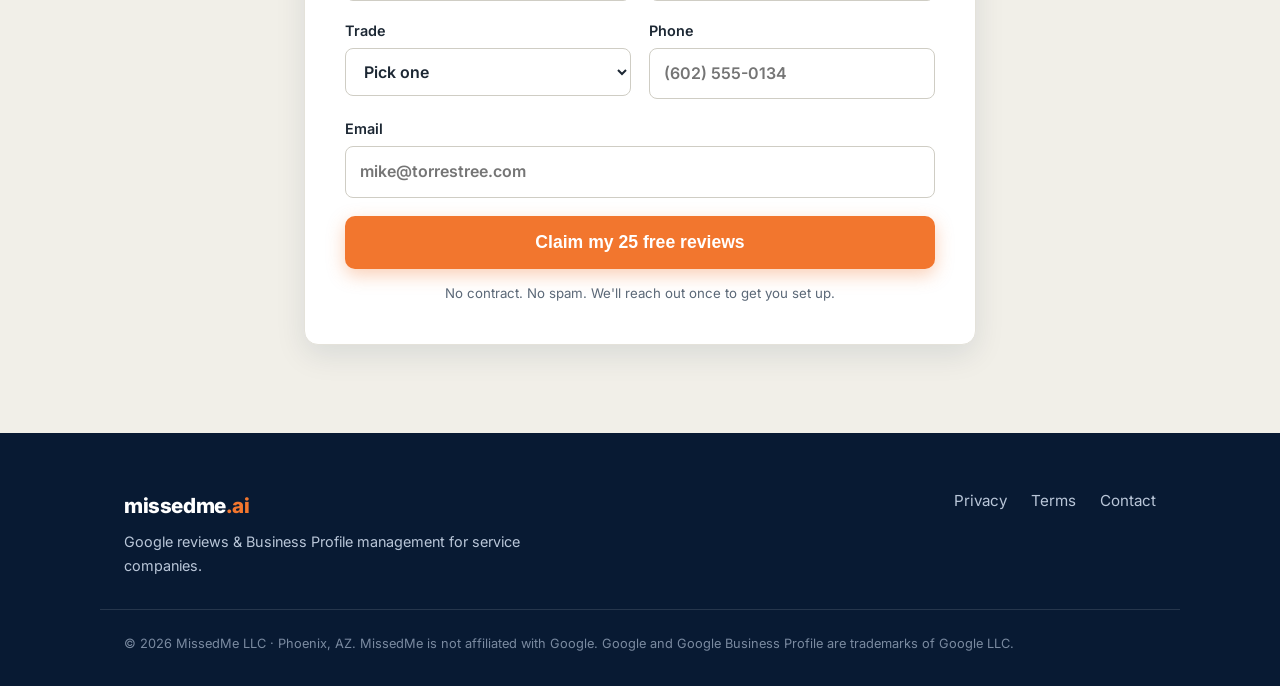
==== commit 378a9854: "Rewrite landing copy from tournament winner Replace hero, problem cards, and offer with the copy-tou" ====
--- a/index.html
+++ b/index.html
@@ -23,14 +23,14 @@
   <section class="hero">
     <div class="container hero-grid">
       <div class="hero-copy">
-        <p class="eyebrow">Reviews &amp; Google Business Profile management for the trades</p>
-        <h1>Your best reviews are sitting in your old job list.</h1>
-        <p class="lead">MissedMe gets reviews from the customers you already made happy — and keeps your Google Business Profile working so locals find you first. Built for landscapers, plumbers, electricians, and tree services.</p>
+        <p class="eyebrow">For landscapers, plumbers, electricians, roofers, and every trade in between</p>
+        <h1>Your first 25 Google reviews are free. That's the whole pitch.</h1>
+        <p class="lead">You send us your list of past customers and we ask every one of them for an honest review, so you never have to do the begging. If you don't have 25 new Google reviews in your first month, we keep working free until you do. No contract.</p>
         <div class="hero-ctas">
-          <a href="#signup" class="btn btn-primary">Claim 25 free reviews</a>
-          <a href="#how" class="btn btn-ghost">See how it works</a>
-        </div>
-        <p class="trust-line">No contracts &nbsp;·&nbsp; Real customers only &nbsp;·&nbsp; Never a fake review</p>
+          <a href="#signup" class="btn btn-primary">Get my 25 free reviews</a>
+          <a href="#faq" class="btn btn-ghost">Read the fine print first</a>
+        </div>
+        <p class="trust-line">No contract &nbsp;·&nbsp; Real customers only &nbsp;·&nbsp; MissedMe LLC, Phoenix AZ</p>
       </div>
 
       <div class="hero-visual" aria-hidden="true">
@@ -71,22 +71,22 @@
   <!-- PROBLEM -->
   <section class="section section-dark" id="problem">
     <div class="container">
-      <h2>The work happened. The internet can't see it.</h2>
+      <h2>You've done hundreds of good jobs. Google shows nine.</h2>
       <div class="card-grid">
         <div class="info-card">
           <div class="info-num">01</div>
-          <h3>The map pack decides who gets the call</h3>
-          <p>When someone searches "plumber near me," Google shows three businesses at the top. How many reviews you have — and how recent they are — is a big part of who makes that list.</p>
+          <h3>Asking feels greasy</h3>
+          <p>You did the work, the customer was happy, and now you're supposed to text them asking for stars. It feels like begging, so most guys skip it. We do the asking for you, friendly and personal, and you never have to bring it up on a job.</p>
         </div>
         <div class="info-card">
           <div class="info-num">02</div>
-          <h3>The side-by-side you keep losing</h3>
-          <p>Two companies, same trade, same town. One has 47 reviews, the other has 9. The homeowner doesn't call both — they call the one with proof.</p>
+          <h3>Every marketer wants a retainer</h3>
+          <p>Maybe you already paid somebody $2,000 a month and the phone never rang once, so now every pitch sounds like a guy on a beach cashing your checks. Fair enough. That's why this one starts free and stays month to month.</p>
         </div>
         <div class="info-card">
           <div class="info-num">03</div>
-          <h3>Hundreds of happy customers, a handful of reviews</h3>
-          <p>You've finished the jobs. The customers were happy. But almost nobody leaves a review on their own — not because they wouldn't, but because nobody asked them the right way.</p>
+          <h3>One in ten follows through</h3>
+          <p>Even owners who text every customer after the job see maybe one in ten actually leave a review. Your customers mean it, they're just busy. Somebody has to follow up, and you don't have the time.</p>
         </div>
       </div>
     </div>
@@ -149,9 +149,9 @@
   <section class="section section-offer" id="offer">
     <div class="container">
       <div class="offer-box">
-        <p class="eyebrow eyebrow-light">The deal</p>
-        <h2>Your first 25 reviews are on us.</h2>
-        <p class="offer-text">Sign up and we go to work on your past customers. If we don't get you 25 new Google reviews in your first month, <strong>we keep working free until we do.</strong> If your customers blow past 25? They're all yours. No catch, no contract.</p>
+        <p class="eyebrow eyebrow-light">Here's the deal</p>
+        <h2>25 reviews in your first month, or we keep working free.</h2>
+        <p class="offer-text">Send us your past customer list, or we'll help build one from old invoices and texts. Every real customer gets the same ask, good job or bad. No incentives and no fakes, so it stays inside Google's rules. <strong>Your first 25 cost nothing</strong>, which means you've watched it work before you ever pay a dime. Month to month after that, and you can walk whenever.</p>
         <a href="#signup" class="btn btn-light">Claim my 25 free reviews</a>
       </div>
     </div>
@@ -198,6 +198,16 @@
       <details>
         <summary>Is this against Google's rules?</summary>
         <p>No. We only ask your real customers about real jobs you actually completed. Every customer gets the same ask — no filtering, no incentives, no fake or purchased reviews, ever. That stuff gets profiles suspended, and we don't touch it.</p>
+      </details>
+      <details>
+        <summary>What does the message to my customer actually say?</summary>
+        <p>Short, plain, and in your voice — nothing salesy. Something like:</p>
+        <p style="margin:10px 0;padding:14px 16px;background:#f6f4ef;border-left:3px solid #c9b896;border-radius:8px;font-style:italic;line-height:1.55;">"Hi Maria, it's the team at Torres Tree Care — thanks again for having us out for the mesquite removal. If you've got 20 seconds, a quick Google review really helps a small shop like ours: [link]. No worries if not. Thanks!"</p>
+        <p>You approve the wording before anything goes out, and your business name is on it, not ours.</p>
+      </details>
+      <details>
+        <summary>What if Google filters some of the reviews?</summary>
+        <p>It happens, usually when a profile jumps from a handful of reviews to a lot in a short stretch. That's why we don't blast everyone at once — we space the asks out over a few weeks so the activity looks like what it is: real customers, a few at a time. Filtered reviews don't count toward your 25. If Google holds some back, we keep working free until 25 are live and sticking.</p>
       </details>
       <details>
         <summary>Do I have to do anything?</summary>
--- a/styles.css
+++ b/styles.css
@@ -356,6 +356,94 @@
 .footer-links a { color: #b9c6d8; text-decoration: none; font-size: 0.95rem; }
 .footer-links a:hover { color: #fff; }
 .footer-legal p { font-size: 0.8rem; padding-top: 24px; color: #7a8aa0; }
+
+/* Onboarding page (/start) */
+.onboard-hero { padding: 72px 0 56px; }
+.onboard-steps { display: flex; gap: 12px; flex-wrap: wrap; margin-top: 1.5rem; }
+.ob-step {
+  display: flex; align-items: center; gap: 9px;
+  background: var(--white); border: 1px solid var(--line); border-radius: 999px;
+  padding: 8px 16px 8px 8px;
+  font-size: 0.88rem; font-weight: 600; color: var(--muted);
+}
+.ob-step span {
+  width: 26px; height: 26px; border-radius: 50%;
+  background: #e8e6de; color: var(--muted);
+  display: flex; align-items: center; justify-content: center;
+  font-weight: 800; font-size: 0.8rem;
+}
+.ob-step em { font-style: normal; color: var(--orange-dark); }
+.ob-now { border-color: var(--orange); color: var(--ink); }
+.ob-now span { background: var(--orange); color: #fff; }
+
+.onboard-what { padding: 40px 0; }
+.onboard-what .section-sub { margin-bottom: 0; }
+
+.onboard-paths { padding: 64px 0; }
+.path-grid { display: grid; grid-template-columns: repeat(4, 1fr); gap: 18px; margin-top: 2rem; }
+.path-card {
+  background: rgba(255, 255, 255, 0.06);
+  border: 2px solid rgba(255, 255, 255, 0.14);
+  border-radius: var(--radius);
+  padding: 22px 18px;
+  text-align: left;
+  color: #fff;
+  font: inherit;
+  cursor: pointer;
+  transition: transform 0.12s ease, border-color 0.15s ease, background 0.15s ease;
+}
+.path-card:hover { transform: translateY(-3px); border-color: rgba(255, 255, 255, 0.4); }
+.path-card.active { border-color: var(--orange); background: rgba(242, 118, 46, 0.12); }
+.path-card p { color: #b9c6d8; font-size: 0.88rem; }
+.path-emoji { font-size: 1.6rem; display: block; margin-bottom: 0.6rem; }
+
+.onboard-form { padding-top: 64px; }
+.panel { margin-bottom: 1rem; }
+.tool-label { display: block; font-weight: 600; font-size: 0.9rem; margin-bottom: 18px; max-width: 420px; }
+.tool-label select {
+  display: block; width: 100%; margin-top: 6px; padding: 12px 14px;
+  border: 1px solid #cfcdc4; border-radius: 8px;
+  font: inherit; font-size: 1rem; background: #fff; color: var(--ink);
+}
+.tool-steps {
+  background: var(--white); border: 1px solid var(--line); border-radius: var(--radius);
+  padding: 20px 24px; margin-bottom: 1rem;
+}
+.tool-steps ol { padding-left: 20px; }
+.tool-steps li { padding: 4px 0; }
+.tool-stuck { font-size: 0.9rem; color: var(--muted); }
+
+.signup-form textarea {
+  display: block; width: 100%; margin-top: 6px; padding: 12px 14px;
+  border: 1px solid #cfcdc4; border-radius: 8px;
+  font: inherit; font-size: 1rem; background: #fff; color: var(--ink);
+  resize: vertical;
+}
+.signup-form textarea:focus,
+.signup-form input[type="file"]:focus {
+  outline: 2px solid var(--orange); outline-offset: 1px; border-color: var(--orange);
+}
+.signup-form input[type="file"] {
+  display: block; width: 100%; margin-top: 6px; padding: 10px;
+  border: 1px dashed #cfcdc4; border-radius: 8px;
+  font-size: 0.95rem; background: #fcfbf8; color: var(--muted);
+}
+.label-opt { font-weight: 400; color: var(--muted); }
+
+.setup-extra {
+  border: 1px solid var(--line); border-bottom: 1px solid var(--line);
+  border-radius: 10px; background: #fcfbf8;
+  padding: 4px 18px; margin-bottom: 18px;
+}
+.setup-extra summary { font-size: 0.95rem; padding: 12px 0; }
+.setup-extra-note { font-size: 0.85rem; color: var(--muted); margin-bottom: 16px; }
+
+.success-banner {
+  background: #e3f3ea; border: 1px solid #bfe3cf; border-radius: var(--radius);
+  padding: 22px 26px; margin-top: 28px;
+  color: #1e5a3c;
+}
+.success-banner p { margin-top: 6px; font-size: 0.97rem; }
 
 /* Mobile */
 @media (max-width: 820px) {
@@ -375,4 +463,9 @@
   .trade-grid { grid-template-columns: repeat(2, 1fr); }
   .form-row { grid-template-columns: 1fr; gap: 0; }
   .section { padding: 64px 0; }
-}
+  .path-grid { grid-template-columns: 1fr 1fr; }
+}
+
+@media (max-width: 520px) {
+  .path-grid { grid-template-columns: 1fr; }
+}
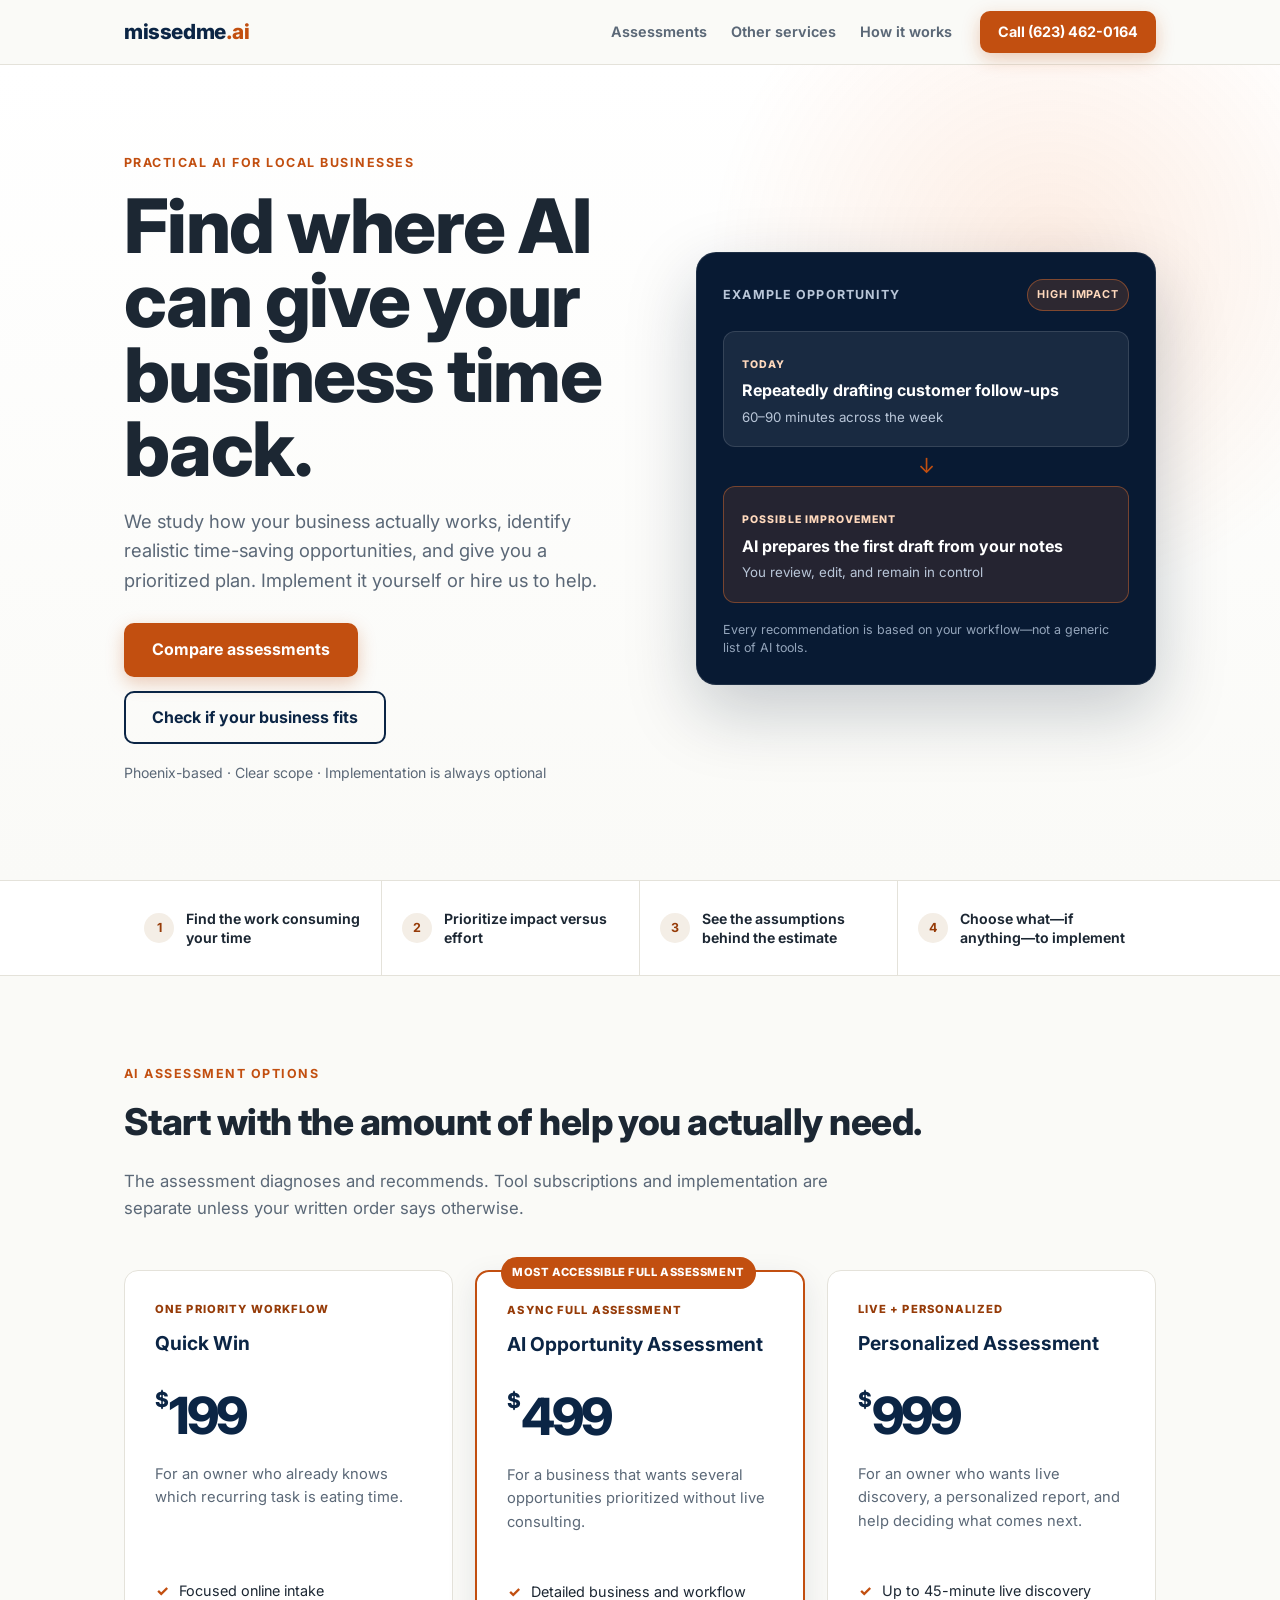
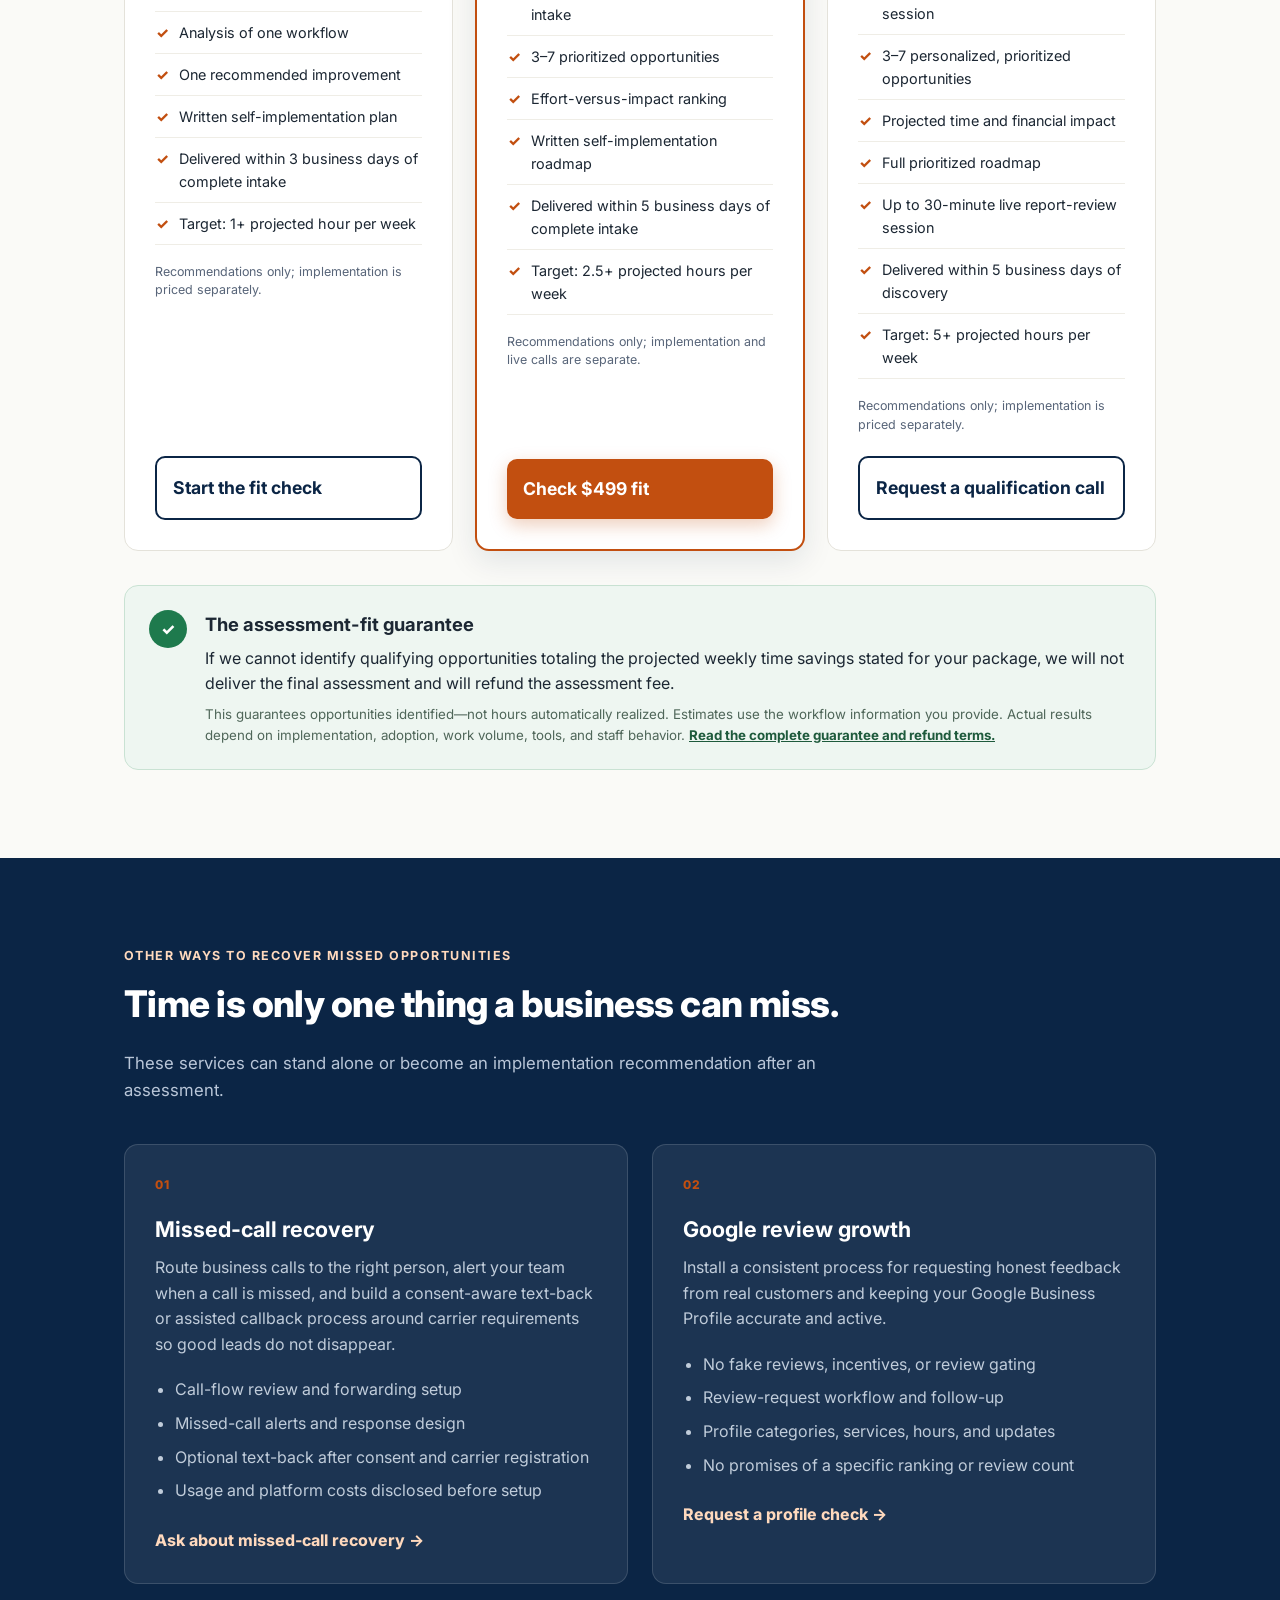
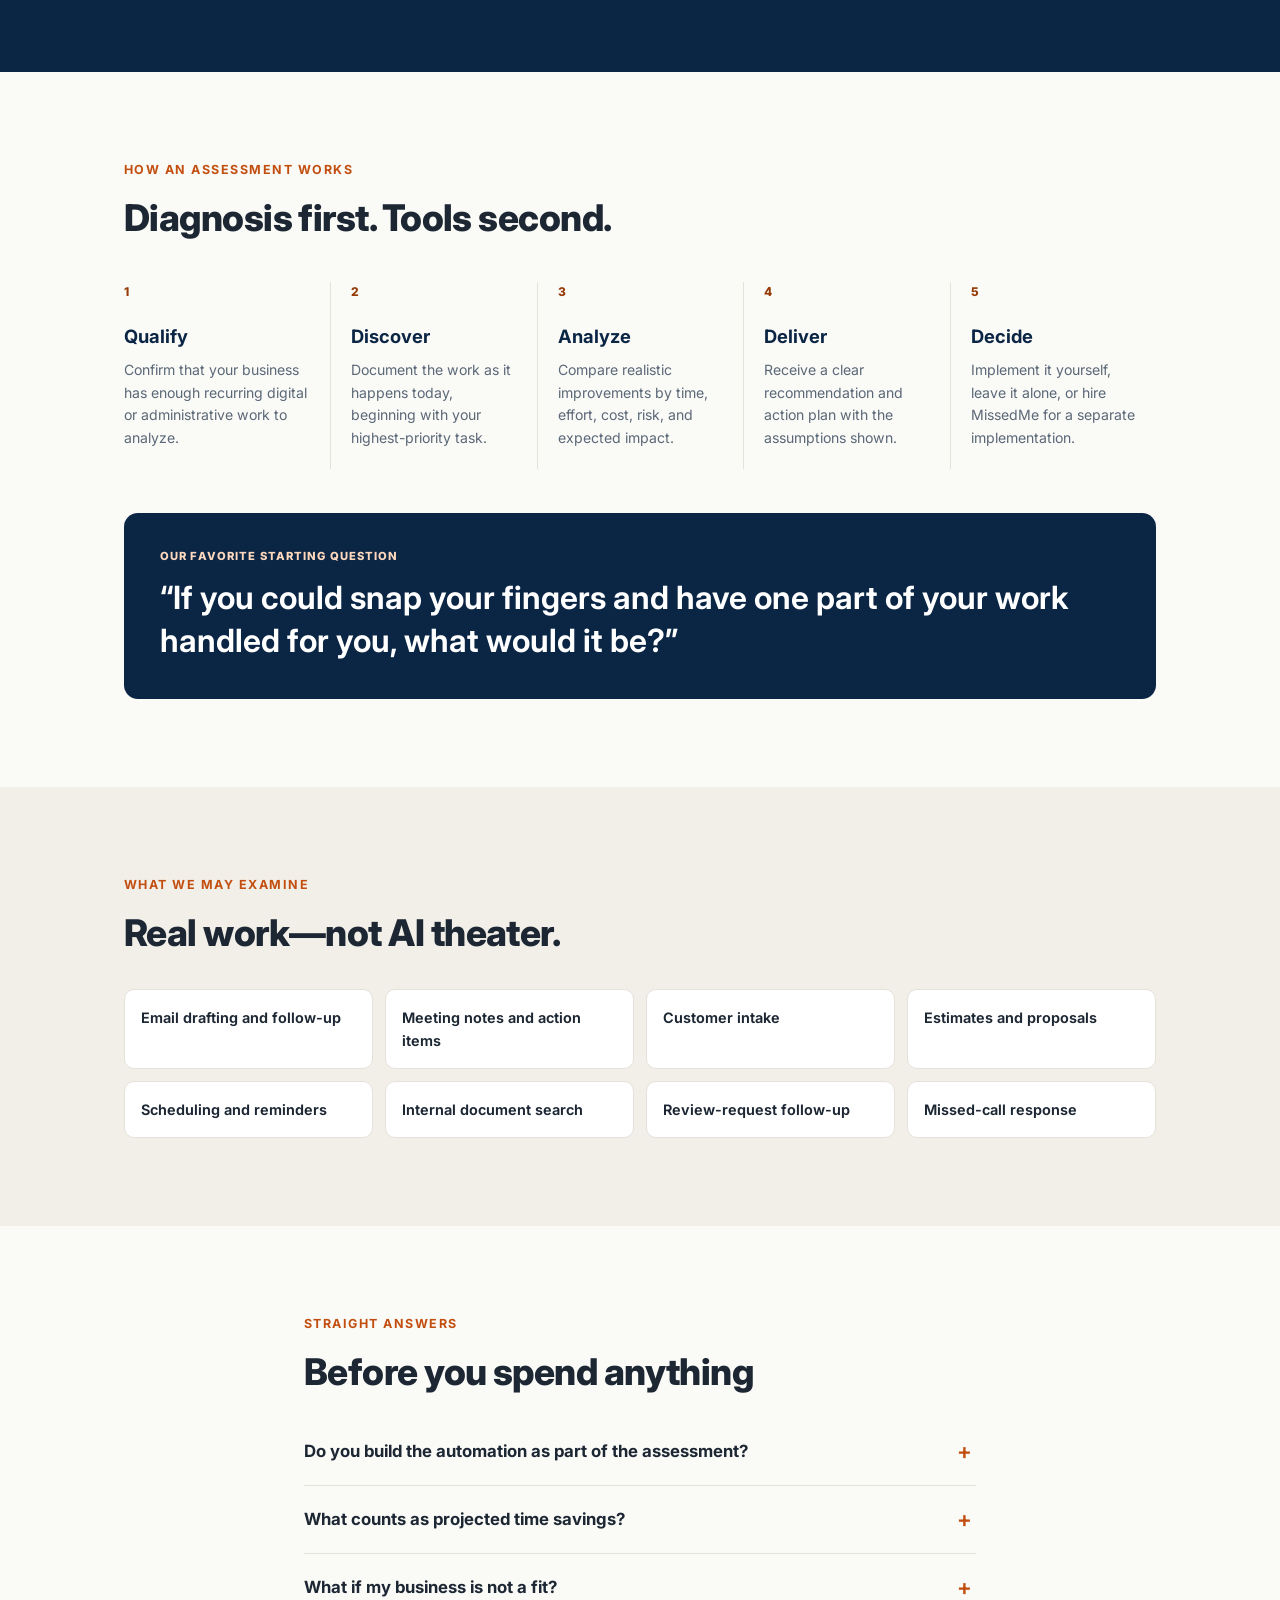
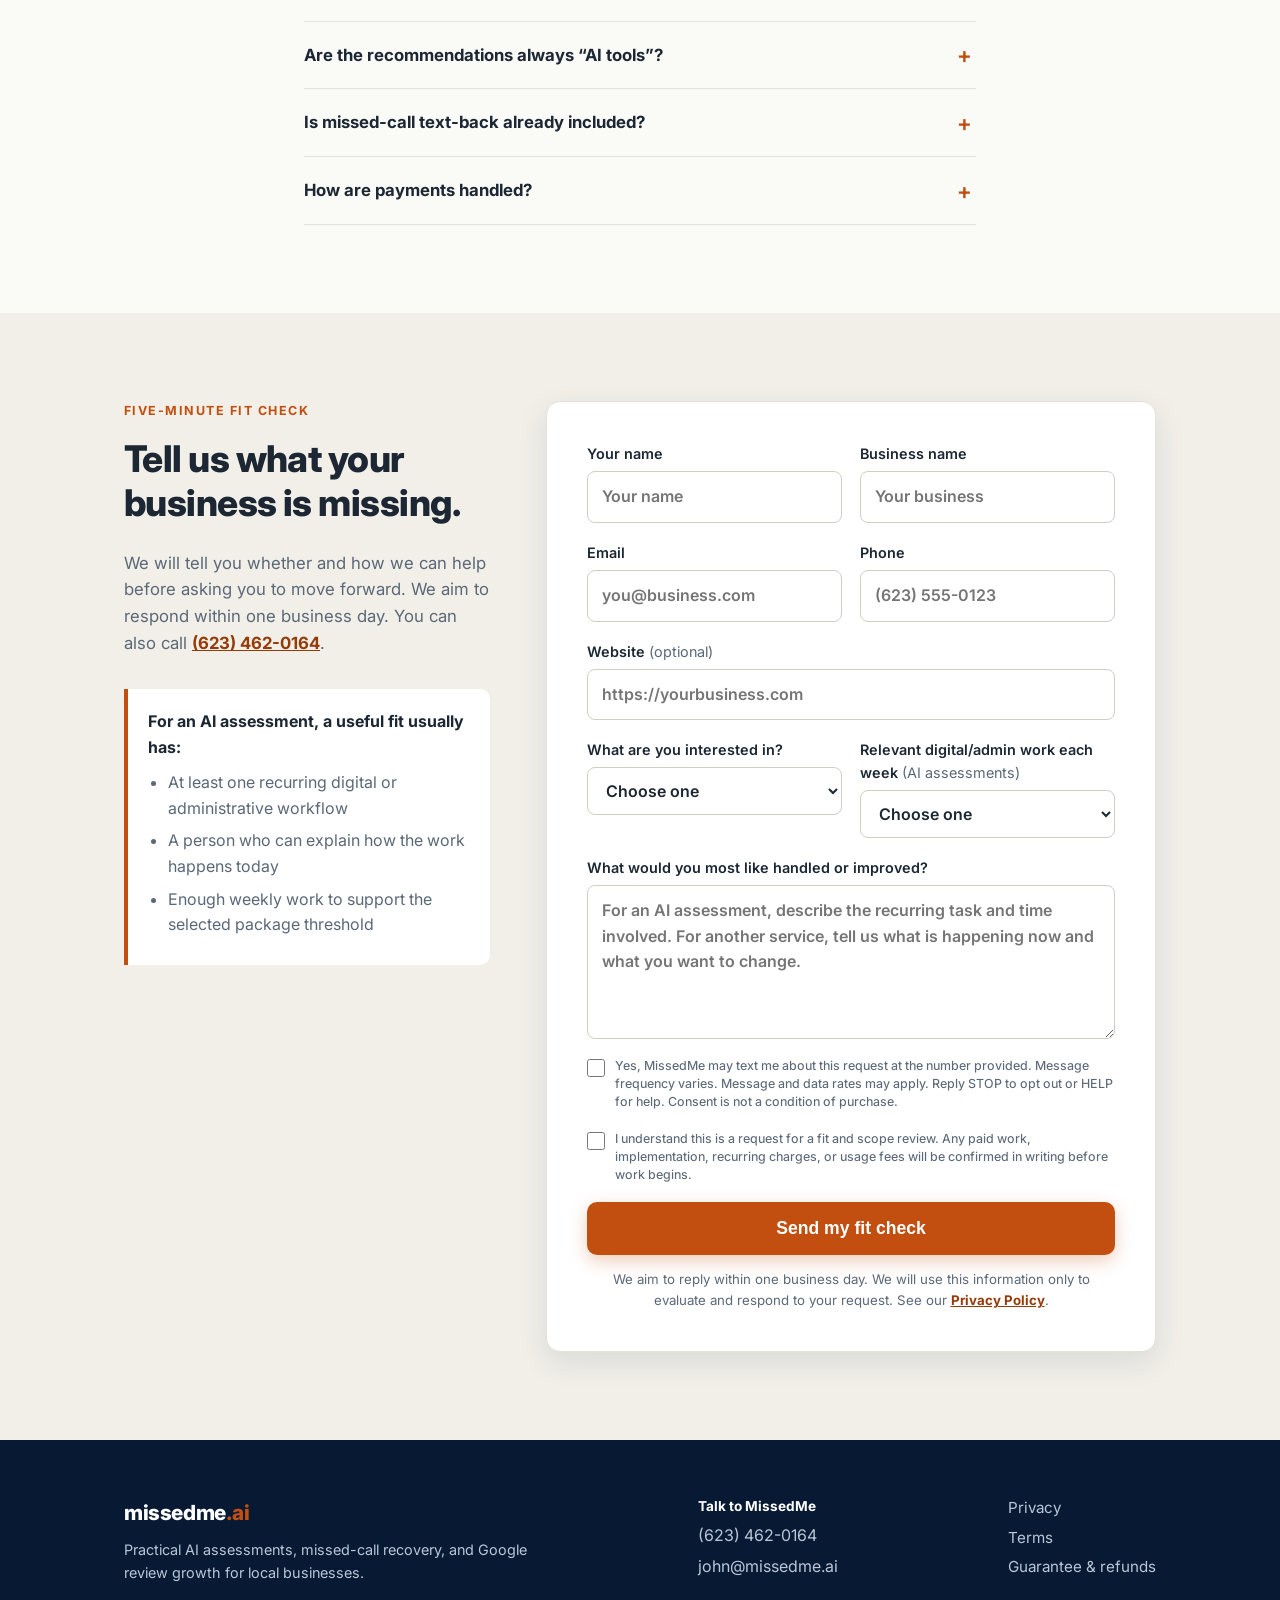
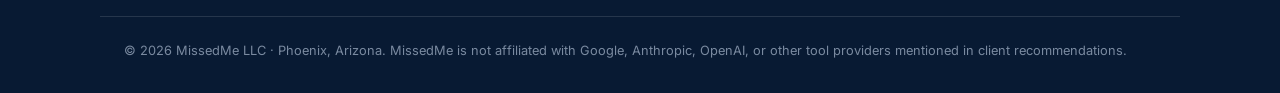
==== commit 740a036b: "Launch AI assessment service page" ====
--- a/index.html
+++ b/index.html
@@ -3,293 +3,363 @@
 <head>
   <meta charset="UTF-8">
   <meta name="viewport" content="width=device-width, initial-scale=1.0">
-  <title>MissedMe — Google Reviews & Business Profile Management for Service Companies</title>
-  <meta name="description" content="MissedMe gets Google reviews from the customers you already made happy and keeps your Google Business Profile working for you. Built for landscapers, plumbers, electricians, and tree services.">
+  <title>MissedMe — Practical AI Assessments for Local Businesses</title>
+  <meta name="description" content="MissedMe finds practical AI opportunities that can give local business owners time back, then helps with implementation, missed-call recovery, and Google review growth.">
+  <meta property="og:title" content="MissedMe — Find where AI can give your business time back">
+  <meta property="og:description" content="Practical AI assessments, missed-call recovery, and policy-compliant Google review growth for local businesses.">
+  <meta property="og:type" content="website">
+  <meta property="og:url" content="https://missedme.ai/">
+  <meta property="og:image" content="https://missedme.ai/og.png">
+  <meta name="twitter:card" content="summary_large_image">
+  <meta name="twitter:title" content="MissedMe — Practical AI for Local Businesses">
+  <meta name="twitter:description" content="Find the work AI can help your business handle, with a clear plan and optional implementation support.">
+  <meta name="twitter:image" content="https://missedme.ai/og.png">
   <link rel="preconnect" href="https://fonts.googleapis.com">
   <link rel="preconnect" href="https://fonts.gstatic.com" crossorigin>
   <link href="https://fonts.googleapis.com/css2?family=Inter:wght@400;500;600;700;800&display=swap" rel="stylesheet">
-  <link rel="stylesheet" href="styles.css">
+  <link rel="stylesheet" href="styles.css?v=20260720-4">
 </head>
 <body>
-
   <header class="nav">
-    <div class="container nav-inner">
-      <a href="#" class="logo">missedme<span>.ai</span></a>
-      <a href="#signup" class="btn btn-primary btn-sm">Claim 25 free reviews</a>
+    <div class="container nav-inner nav-expanded">
+      <a href="#top" class="logo">missedme<span>.ai</span></a>
+      <nav class="nav-links" aria-label="Main navigation">
+        <a href="#assessments">Assessments</a>
+        <a href="#services">Other services</a>
+        <a href="#process">How it works</a>
+      </nav>
+      <a href="tel:+16234620164" class="btn btn-primary btn-sm">Call (623) 462-0164</a>
     </div>
   </header>
 
-  <!-- HERO -->
-  <section class="hero">
-    <div class="container hero-grid">
-      <div class="hero-copy">
-        <p class="eyebrow">For landscapers, plumbers, electricians, roofers, and every trade in between</p>
-        <h1>Your first 25 Google reviews are free. That's the whole pitch.</h1>
-        <p class="lead">You send us your list of past customers and we ask every one of them for an honest review, so you never have to do the begging. If you don't have 25 new Google reviews in your first month, we keep working free until you do. No contract.</p>
-        <div class="hero-ctas">
-          <a href="#signup" class="btn btn-primary">Get my 25 free reviews</a>
-          <a href="#faq" class="btn btn-ghost">Read the fine print first</a>
-        </div>
-        <p class="trust-line">No contract &nbsp;·&nbsp; Real customers only &nbsp;·&nbsp; MissedMe LLC, Phoenix AZ</p>
-      </div>
-
-      <div class="hero-visual" aria-hidden="true">
-        <div class="review-card card-back">
-          <div class="review-head">
-            <div class="avatar">M</div>
-            <div>
-              <div class="review-name">Maria G.</div>
-              <div class="stars">★★★★★</div>
+  <main id="top">
+    <section class="ai-hero">
+      <div class="container ai-hero-grid">
+        <div>
+          <p class="eyebrow">Practical AI for local businesses</p>
+          <h1>Find where AI can give your business time back.</h1>
+          <p class="lead">We study how your business actually works, identify realistic time-saving opportunities, and give you a prioritized plan. Implement it yourself or hire us to help.</p>
+          <div class="hero-ctas">
+            <a href="#assessments" class="btn btn-primary">Compare assessments</a>
+            <a href="#qualify" class="btn btn-ghost">Check if your business fits</a>
+          </div>
+          <p class="trust-line">Phoenix-based · Clear scope · Implementation is always optional</p>
+        </div>
+
+        <div class="opportunity-board" aria-label="Example AI opportunity map">
+          <div class="board-topline">
+            <span>Example opportunity</span>
+            <strong>HIGH IMPACT</strong>
+          </div>
+          <div class="workflow-card">
+            <span class="workflow-label">TODAY</span>
+            <strong>Repeatedly drafting customer follow-ups</strong>
+            <small>60–90 minutes across the week</small>
+          </div>
+          <div class="workflow-arrow" aria-hidden="true">↓</div>
+          <div class="workflow-card workflow-card-accent">
+            <span class="workflow-label">POSSIBLE IMPROVEMENT</span>
+            <strong>AI prepares the first draft from your notes</strong>
+            <small>You review, edit, and remain in control</small>
+          </div>
+          <p class="board-note">Every recommendation is based on your workflow—not a generic list of AI tools.</p>
+        </div>
+      </div>
+    </section>
+
+    <section class="proof-strip" aria-label="What an assessment provides">
+      <div class="container proof-grid">
+        <div><strong>1</strong><span>Find the work consuming your time</span></div>
+        <div><strong>2</strong><span>Prioritize impact versus effort</span></div>
+        <div><strong>3</strong><span>See the assumptions behind the estimate</span></div>
+        <div><strong>4</strong><span>Choose what—if anything—to implement</span></div>
+      </div>
+    </section>
+
+    <section class="section" id="assessments">
+      <div class="container">
+        <p class="eyebrow">AI assessment options</p>
+        <h2>Start with the amount of help you actually need.</h2>
+        <p class="section-sub">The assessment diagnoses and recommends. Tool subscriptions and implementation are separate unless your written order says otherwise.</p>
+
+        <div class="assessment-grid">
+          <article class="price-card">
+            <div class="price-card-head">
+              <span class="package-tag">ONE PRIORITY WORKFLOW</span>
+              <h3>Quick Win</h3>
+              <p class="price"><sup>$</sup>199</p>
             </div>
-          </div>
-          <p>Crew showed up on time, cleaned everything up, yard looks brand new.</p>
-        </div>
-        <div class="review-card card-mid">
-          <div class="review-head">
-            <div class="avatar av-2">D</div>
-            <div>
-              <div class="review-name">Dave R.</div>
-              <div class="stars">★★★★★</div>
+            <p>For an owner who already knows which recurring task is eating time.</p>
+            <ul>
+              <li>Focused online intake</li>
+              <li>Analysis of one workflow</li>
+              <li>One recommended improvement</li>
+              <li>Written self-implementation plan</li>
+              <li>Delivered within 3 business days of complete intake</li>
+              <li>Target: 1+ projected hour per week</li>
+            </ul>
+            <p class="package-note">Recommendations only; implementation is priced separately.</p>
+            <a href="#qualify" class="btn btn-ghost btn-full package-link" data-package="$199 Quick Win">Start the fit check</a>
+          </article>
+
+          <article class="price-card price-card-featured">
+            <div class="popular-badge">Most accessible full assessment</div>
+            <div class="price-card-head">
+              <span class="package-tag">ASYNC FULL ASSESSMENT</span>
+              <h3>AI Opportunity Assessment</h3>
+              <p class="price"><sup>$</sup>499</p>
             </div>
-          </div>
-          <p>Fixed our panel same week we called. Fair price, no surprises.</p>
-        </div>
-        <div class="review-card card-front">
-          <div class="review-head">
-            <div class="avatar av-3">S</div>
-            <div>
-              <div class="review-name">Sandra K.</div>
-              <div class="stars">★★★★★</div>
+            <p>For a business that wants several opportunities prioritized without live consulting.</p>
+            <ul>
+              <li>Detailed business and workflow intake</li>
+              <li>3–7 prioritized opportunities</li>
+              <li>Effort-versus-impact ranking</li>
+              <li>Written self-implementation roadmap</li>
+              <li>Delivered within 5 business days of complete intake</li>
+              <li>Target: 2.5+ projected hours per week</li>
+            </ul>
+            <p class="package-note">Recommendations only; implementation and live calls are separate.</p>
+            <a href="#qualify" class="btn btn-primary btn-full package-link" data-package="$499 AI Opportunity Assessment">Check $499 fit</a>
+          </article>
+
+          <article class="price-card">
+            <div class="price-card-head">
+              <span class="package-tag">LIVE + PERSONALIZED</span>
+              <h3>Personalized Assessment</h3>
+              <p class="price"><sup>$</sup>999</p>
             </div>
-          </div>
-          <p>Took down two huge mesquites without touching the fence. Recommending to the whole street.</p>
-        </div>
-      </div>
-    </div>
-  </section>
-
-  <!-- PROBLEM -->
-  <section class="section section-dark" id="problem">
-    <div class="container">
-      <h2>You've done hundreds of good jobs. Google shows nine.</h2>
-      <div class="card-grid">
-        <div class="info-card">
-          <div class="info-num">01</div>
-          <h3>Asking feels greasy</h3>
-          <p>You did the work, the customer was happy, and now you're supposed to text them asking for stars. It feels like begging, so most guys skip it. We do the asking for you, friendly and personal, and you never have to bring it up on a job.</p>
-        </div>
-        <div class="info-card">
-          <div class="info-num">02</div>
-          <h3>Every marketer wants a retainer</h3>
-          <p>Maybe you already paid somebody $2,000 a month and the phone never rang once, so now every pitch sounds like a guy on a beach cashing your checks. Fair enough. That's why this one starts free and stays month to month.</p>
-        </div>
-        <div class="info-card">
-          <div class="info-num">03</div>
-          <h3>One in ten follows through</h3>
-          <p>Even owners who text every customer after the job see maybe one in ten actually leave a review. Your customers mean it, they're just busy. Somebody has to follow up, and you don't have the time.</p>
-        </div>
-      </div>
-    </div>
-  </section>
-
-  <!-- HOW IT WORKS — scroll-driven profile demo -->
-  <section class="section scrolly" id="how">
-    <div class="container">
-      <h2>How it works</h2>
-      <p class="section-sub">Keep scrolling. The profile on the right is what happens when somebody finally asks.</p>
-      <div class="scrolly-grid">
-        <div class="scrolly-steps">
-          <div class="s-step" data-step="0">
-            <div class="step-num">1</div>
-            <h3>This is you today</h3>
-            <p>Solid work, happy customers — and a profile stuck at a handful of reviews. The map pack can't see you, so neither can the next customer.</p>
-          </div>
-          <div class="s-step" data-step="1">
-            <div class="step-num">2</div>
-            <h3>We ask every past customer</h3>
-            <p>You send us your finished-job list. We send friendly, personal review requests on your behalf — people you already made happy, finally given an easy way to say so. Your first 25 are free. No list? No problem — we'll help you build one.</p>
-          </div>
-          <div class="s-step" data-step="2">
-            <div class="step-num">3</div>
-            <h3>Reviews land. You climb. It doesn't stop.</h3>
-            <p>More stars, more recent activity, more proof. And once we've worked through your past customers, every new job gets the same ask — so the reviews keep coming as long as you keep working.</p>
-          </div>
-        </div>
-        <div class="scrolly-sticky">
-          <div class="gcard" id="gcard">
-            <div class="gcard-head">
-              <div class="gcard-logo">YC</div>
-              <div>
-                <div class="gcard-name">Your Company LLC</div>
-                <div class="gcard-cat">Plumber · Your Town, USA</div>
-              </div>
-            </div>
-            <div class="gcard-rating">
-              <span class="gcard-num" id="ratingNum">3.9</span>
-              <span class="gstars">
-                <span class="gstars-bg">★★★★★</span>
-                <span class="gstars-fill" id="starsFill">★★★★★</span>
-              </span>
-              <span class="gcard-count" id="reviewCount">(9 reviews)</span>
-            </div>
-            <div class="gcard-rank rank-low" id="rankBadge">Page 2 of results — invisible</div>
-            <div class="gcard-ticker" id="ticker">
-              <div class="tick" data-at="0.40"><span class="tick-stars">★★★★★</span> New review from Maria G.</div>
-              <div class="tick" data-at="0.55"><span class="tick-stars">★★★★★</span> New review from Dave R.</div>
-              <div class="tick" data-at="0.70"><span class="tick-stars">★★★★★</span> New review from Sandra K.</div>
-            </div>
-          </div>
-          <p class="gcard-caption">Illustration — every business starts from a different spot.</p>
-        </div>
-      </div>
-    </div>
-  </section>
-
-  <!-- OFFER -->
-  <section class="section section-offer" id="offer">
-    <div class="container">
-      <div class="offer-box">
-        <p class="eyebrow eyebrow-light">Here's the deal</p>
-        <h2>25 reviews in your first month, or we keep working free.</h2>
-        <p class="offer-text">Send us your past customer list, or we'll help build one from old invoices and texts. Every real customer gets the same ask, good job or bad. No incentives and no fakes, so it stays inside Google's rules. <strong>Your first 25 cost nothing</strong>, which means you've watched it work before you ever pay a dime. Month to month after that, and you can walk whenever.</p>
-        <a href="#signup" class="btn btn-light">Claim my 25 free reviews</a>
-      </div>
-    </div>
-  </section>
-
-  <!-- GBP MANAGEMENT -->
-  <section class="section" id="profile">
-    <div class="container">
-      <h2>Then we make your profile impossible to ignore.</h2>
-      <p class="section-sub">Reviews get you noticed. A managed Google Business Profile keeps you there. We handle the upkeep most owners never have time for:</p>
-      <ul class="check-list">
-        <li>Fresh job photos uploaded regularly — Google favors active profiles</li>
-        <li>Weekly posts and updates so your profile never looks abandoned</li>
-        <li>Services and categories set up the way Google actually reads them</li>
-        <li>Questions answered before they cost you a customer</li>
-        <li>Hours, holidays, and service areas kept accurate</li>
-        <li>A plain-English monthly report — what changed, what it did</li>
-      </ul>
-    </div>
-  </section>
-
-  <!-- WHO IT'S FOR -->
-  <section class="section section-dark" id="who">
-    <div class="container">
-      <h2>Built for the trades</h2>
-      <div class="trade-grid">
-        <div class="trade">Landscaping</div>
-        <div class="trade">Tree service</div>
-        <div class="trade">Plumbing</div>
-        <div class="trade">Electrical</div>
-        <div class="trade">HVAC</div>
-        <div class="trade">Roofing</div>
-        <div class="trade">Painting</div>
-        <div class="trade">Pest control</div>
-      </div>
-      <p class="section-sub center">If your customers find you on Google, this is for you.</p>
-    </div>
-  </section>
-
-  <!-- FAQ -->
-  <section class="section" id="faq">
-    <div class="container container-narrow">
-      <h2>Straight answers</h2>
-      <details>
-        <summary>Is this against Google's rules?</summary>
-        <p>No. We only ask your real customers about real jobs you actually completed. Every customer gets the same ask — no filtering, no incentives, no fake or purchased reviews, ever. That stuff gets profiles suspended, and we don't touch it.</p>
-      </details>
-      <details>
-        <summary>What does the message to my customer actually say?</summary>
-        <p>Short, plain, and in your voice — nothing salesy. Something like:</p>
-        <p style="margin:10px 0;padding:14px 16px;background:#f6f4ef;border-left:3px solid #c9b896;border-radius:8px;font-style:italic;line-height:1.55;">"Hi Maria, it's the team at Torres Tree Care — thanks again for having us out for the mesquite removal. If you've got 20 seconds, a quick Google review really helps a small shop like ours: [link]. No worries if not. Thanks!"</p>
-        <p>You approve the wording before anything goes out, and your business name is on it, not ours.</p>
-      </details>
-      <details>
-        <summary>What if Google filters some of the reviews?</summary>
-        <p>It happens, usually when a profile jumps from a handful of reviews to a lot in a short stretch. That's why we don't blast everyone at once — we space the asks out over a few weeks so the activity looks like what it is: real customers, a few at a time. Filtered reviews don't count toward your 25. If Google holds some back, we keep working free until 25 are live and sticking.</p>
-      </details>
-      <details>
-        <summary>Do I have to do anything?</summary>
-        <p>Send us your customer list and approve the message we'll send. That's it. You keep doing the work — we handle the rest. As new jobs wrap up, those customers get the same ask, so it keeps running without you thinking about it.</p>
-      </details>
-      <details>
-        <summary>What if I don't have a customer list?</summary>
-        <p>Plenty of companies run on paper invoices and a phone full of texts — that's fine. We'll help you pull a list together from what you've got: old invoices, texts, emails, job notes. Then we set up a dead-simple way to capture every customer going forward. Not having a list isn't a dealbreaker — it's usually the first thing we fix.</p>
-      </details>
-      <details>
-        <summary>What if a customer had a bad experience?</summary>
-        <p>It happens to every company. We flag responses so you can follow up personally — most unhappy customers just want to be heard, and a good follow-up often turns them around. What we won't do is hide them from the ask. Every real customer gets the same invitation.</p>
-      </details>
-      <details>
-        <summary>What does it cost?</summary>
-        <p>It's a simple monthly service with no contract — and your first 25 reviews are free either way. Leave your info below and we'll walk you through it.</p>
-      </details>
-    </div>
-  </section>
-
-  <!-- SIGNUP -->
-  <section class="section section-signup" id="signup">
-    <div class="container container-narrow">
-      <h2>Get your 25 free reviews</h2>
-      <p class="section-sub center">Leave your info and we'll reach out — usually same day.</p>
-      <!-- Swap action to your GHL form endpoint when ready. formsubmit.co emails submissions after one-time activation. -->
-      <form class="signup-form" action="https://formsubmit.co/john@missedme.ai" method="POST">
-        <input type="hidden" name="_subject" value="New MissedMe signup">
-        <input type="hidden" name="_captcha" value="false">
-        <div class="form-row">
-          <label>Your name
-            <input type="text" name="name" required autocomplete="name" placeholder="Mike Torres">
+            <p>For an owner who wants live discovery, a personalized report, and help deciding what comes next.</p>
+            <ul>
+              <li>Up to 45-minute live discovery session</li>
+              <li>3–7 personalized, prioritized opportunities</li>
+              <li>Projected time and financial impact</li>
+              <li>Full prioritized roadmap</li>
+              <li>Up to 30-minute live report-review session</li>
+              <li>Delivered within 5 business days of discovery</li>
+              <li>Target: 5+ projected hours per week</li>
+            </ul>
+            <p class="package-note">Recommendations only; implementation is priced separately.</p>
+            <a href="#qualify" class="btn btn-ghost btn-full package-link" data-package="$999 Personalized Assessment">Request a qualification call</a>
+          </article>
+        </div>
+
+        <div class="guarantee-box">
+          <div class="guarantee-mark" aria-hidden="true">✓</div>
+          <div>
+            <h3>The assessment-fit guarantee</h3>
+            <p>If we cannot identify qualifying opportunities totaling the projected weekly time savings stated for your package, we will not deliver the final assessment and will refund the assessment fee.</p>
+            <small>This guarantees opportunities identified—not hours automatically realized. Estimates use the workflow information you provide. Actual results depend on implementation, adoption, work volume, tools, and staff behavior. <a href="refunds.html">Read the complete guarantee and refund terms.</a></small>
+          </div>
+        </div>
+      </div>
+    </section>
+
+    <section class="section section-dark" id="services">
+      <div class="container">
+        <p class="eyebrow eyebrow-light">Other ways to recover missed opportunities</p>
+        <h2>Time is only one thing a business can miss.</h2>
+        <p class="section-sub">These services can stand alone or become an implementation recommendation after an assessment.</p>
+        <div class="support-grid">
+          <article class="support-card">
+            <span class="support-number">01</span>
+            <h3>Missed-call recovery</h3>
+            <p>Route business calls to the right person, alert your team when a call is missed, and build a consent-aware text-back or assisted callback process around carrier requirements so good leads do not disappear.</p>
+            <ul>
+              <li>Call-flow review and forwarding setup</li>
+              <li>Missed-call alerts and response design</li>
+              <li>Optional text-back after consent and carrier registration</li>
+              <li>Usage and platform costs disclosed before setup</li>
+            </ul>
+            <a href="#qualify" class="text-link package-link" data-package="Missed-call recovery">Ask about missed-call recovery →</a>
+          </article>
+
+          <article class="support-card">
+            <span class="support-number">02</span>
+            <h3>Google review growth</h3>
+            <p>Install a consistent process for requesting honest feedback from real customers and keeping your Google Business Profile accurate and active.</p>
+            <ul>
+              <li>No fake reviews, incentives, or review gating</li>
+              <li>Review-request workflow and follow-up</li>
+              <li>Profile categories, services, hours, and updates</li>
+              <li>No promises of a specific ranking or review count</li>
+            </ul>
+            <a href="#qualify" class="text-link package-link" data-package="Google review and Business Profile growth">Request a profile check →</a>
+          </article>
+        </div>
+      </div>
+    </section>
+
+    <section class="section" id="process">
+      <div class="container">
+        <p class="eyebrow">How an assessment works</p>
+        <h2>Diagnosis first. Tools second.</h2>
+        <div class="process-grid">
+          <article><span>1</span><h3>Qualify</h3><p>Confirm that your business has enough recurring digital or administrative work to analyze.</p></article>
+          <article><span>2</span><h3>Discover</h3><p>Document the work as it happens today, beginning with your highest-priority task.</p></article>
+          <article><span>3</span><h3>Analyze</h3><p>Compare realistic improvements by time, effort, cost, risk, and expected impact.</p></article>
+          <article><span>4</span><h3>Deliver</h3><p>Receive a clear recommendation and action plan with the assumptions shown.</p></article>
+          <article><span>5</span><h3>Decide</h3><p>Implement it yourself, leave it alone, or hire MissedMe for a separate implementation.</p></article>
+        </div>
+        <blockquote class="discovery-question">
+          <span>Our favorite starting question</span>
+          “If you could snap your fingers and have one part of your work handled for you, what would it be?”
+        </blockquote>
+      </div>
+    </section>
+
+    <section class="section section-soft" id="examples">
+      <div class="container">
+        <p class="eyebrow">What we may examine</p>
+        <h2>Real work—not AI theater.</h2>
+        <div class="example-grid">
+          <span>Email drafting and follow-up</span>
+          <span>Meeting notes and action items</span>
+          <span>Customer intake</span>
+          <span>Estimates and proposals</span>
+          <span>Scheduling and reminders</span>
+          <span>Internal document search</span>
+          <span>Review-request follow-up</span>
+          <span>Missed-call response</span>
+        </div>
+      </div>
+    </section>
+
+    <section class="section" id="faq">
+      <div class="container container-narrow">
+        <p class="eyebrow">Straight answers</p>
+        <h2>Before you spend anything</h2>
+        <details>
+          <summary>Do you build the automation as part of the assessment?</summary>
+          <p>No. The assessment diagnoses, prioritizes, and recommends. If you want help implementing a recommendation, we will define and price that work separately before starting.</p>
+        </details>
+        <details>
+          <summary>What counts as projected time savings?</summary>
+          <p>We start with the frequency and time you report for a recurring workflow, then estimate the portion a practical change could reasonably reduce. The report shows those assumptions so you can challenge them.</p>
+        </details>
+        <details>
+          <summary>What if my business is not a fit?</summary>
+          <p>We will say so. A business needs enough recurring digital or administrative work for the chosen package. If the paid assessment cannot identify the package threshold, the guarantee described above applies.</p>
+        </details>
+        <details>
+          <summary>Are the recommendations always “AI tools”?</summary>
+          <p>No. Sometimes the right answer is a better process, a feature in software you already own, or a simple automation. The goal is useful improvement—not forcing AI into every problem.</p>
+        </details>
+        <details>
+          <summary>Is missed-call text-back already included?</summary>
+          <p>No. Call routing, texting, consent, carrier registration, message handling, and usage costs must be scoped for each business. We will not represent text-back as live until it has been configured and tested.</p>
+        </details>
+        <details>
+          <summary>How are payments handled?</summary>
+          <p>Approved assessments are paid through Stripe-hosted checkout. MissedMe does not receive or store your full card number. Delivery timing and the final scope are confirmed before payment.</p>
+        </details>
+      </div>
+    </section>
+
+    <section class="section section-signup" id="qualify">
+      <div class="container qualify-grid">
+        <div>
+          <p class="eyebrow">Five-minute fit check</p>
+          <h2>Tell us what your business is missing.</h2>
+          <p class="section-sub">We will tell you whether and how we can help before asking you to move forward. We aim to respond within one business day. You can also call <a href="tel:+16234620164">(623) 462-0164</a>.</p>
+          <div class="fit-note">
+            <strong>For an AI assessment, a useful fit usually has:</strong>
+            <ul>
+              <li>At least one recurring digital or administrative workflow</li>
+              <li>A person who can explain how the work happens today</li>
+              <li>Enough weekly work to support the selected package threshold</li>
+            </ul>
+          </div>
+        </div>
+
+        <form class="signup-form qualify-form" action="https://formsubmit.co/john@missedme.ai" method="POST">
+          <input type="hidden" name="_subject" value="New MissedMe assessment fit check">
+          <input type="hidden" name="_captcha" value="false">
+          <input type="hidden" name="_template" value="table">
+          <input type="hidden" name="_next" value="https://missedme.ai/thanks.html">
+          <div class="form-row">
+            <label>Your name
+              <input type="text" name="name" required autocomplete="name" placeholder="Your name">
+            </label>
+            <label>Business name
+              <input type="text" name="business" required autocomplete="organization" placeholder="Your business">
+            </label>
+          </div>
+          <div class="form-row">
+            <label>Email
+              <input type="email" name="email" required autocomplete="email" placeholder="you@business.com">
+            </label>
+            <label>Phone
+              <input type="tel" name="phone" required autocomplete="tel" placeholder="(623) 555-0123">
+            </label>
+          </div>
+          <label>Website <span class="label-opt">(optional)</span>
+            <input type="url" name="website" autocomplete="url" placeholder="https://yourbusiness.com">
           </label>
-          <label>Business name
-            <input type="text" name="business" required autocomplete="organization" placeholder="Torres Tree Care">
+          <div class="form-row">
+            <label>What are you interested in?
+              <select name="service" id="serviceSelect" required>
+                <option value="" disabled selected>Choose one</option>
+                <option>$199 Quick Win</option>
+                <option>$499 AI Opportunity Assessment</option>
+                <option>$999 Personalized Assessment</option>
+                <option>Missed-call recovery</option>
+                <option>Google review and Business Profile growth</option>
+                <option>Not sure yet</option>
+              </select>
+            </label>
+            <label id="recurringWorkField">Relevant digital/admin work each week <span class="label-opt">(AI assessments)</span>
+              <select name="weekly_recurring_work" id="weeklyRecurringWork" required>
+                <option value="" disabled selected>Choose one</option>
+                <option>Less than 1 hour</option>
+                <option>1–2.5 hours</option>
+                <option>2.5–5 hours</option>
+                <option>5–10 hours</option>
+                <option>More than 10 hours</option>
+                <option>Not applicable to my request</option>
+                <option>Not sure</option>
+              </select>
+            </label>
+          </div>
+          <label>What would you most like handled or improved?
+            <textarea name="priority_workflow" rows="5" required placeholder="For an AI assessment, describe the recurring task and time involved. For another service, tell us what is happening now and what you want to change."></textarea>
           </label>
-        </div>
-        <div class="form-row">
-          <label>Trade
-            <select name="trade" required>
-              <option value="" disabled selected>Pick one</option>
-              <option>Landscaping</option>
-              <option>Tree service</option>
-              <option>Plumbing</option>
-              <option>Electrical</option>
-              <option>HVAC</option>
-              <option>Roofing</option>
-              <option>Painting</option>
-              <option>Pest control</option>
-              <option>Other</option>
-            </select>
+          <label class="consent-row">
+            <input type="checkbox" name="sms_consent" value="yes">
+            <span>Yes, MissedMe may text me about this request at the number provided. Message frequency varies. Message and data rates may apply. Reply STOP to opt out or HELP for help. Consent is not a condition of purchase.</span>
           </label>
-          <label>Phone
-            <input type="tel" name="phone" required autocomplete="tel" placeholder="(602) 555-0134">
+          <label class="consent-row">
+            <input type="checkbox" name="scope_acknowledgment" value="yes" required>
+            <span>I understand this is a request for a fit and scope review. Any paid work, implementation, recurring charges, or usage fees will be confirmed in writing before work begins.</span>
           </label>
-        </div>
-        <label>Email
-          <input type="email" name="email" required autocomplete="email" placeholder="mike@torrestree.com">
-        </label>
-        <button type="submit" class="btn btn-primary btn-full">Claim my 25 free reviews</button>
-        <p class="form-fine">No contract. No spam. We'll reach out once to get you set up.</p>
-      </form>
-    </div>
-  </section>
+          <button type="submit" class="btn btn-primary btn-full">Send my fit check</button>
+          <p class="form-fine">We aim to reply within one business day. We will use this information only to evaluate and respond to your request. See our <a href="privacy.html">Privacy Policy</a>.</p>
+        </form>
+      </div>
+    </section>
+  </main>
 
   <footer class="footer">
     <div class="container footer-inner">
       <div>
         <span class="logo logo-footer">missedme<span>.ai</span></span>
-        <p>Google reviews &amp; Business Profile management for service companies.</p>
+        <p>Practical AI assessments, missed-call recovery, and Google review growth for local businesses.</p>
+      </div>
+      <div class="footer-contact">
+        <strong>Talk to MissedMe</strong>
+        <a href="tel:+16234620164">(623) 462-0164</a>
+        <a href="mailto:john@missedme.ai">john@missedme.ai</a>
       </div>
       <div class="footer-links">
         <a href="privacy.html">Privacy</a>
         <a href="terms.html">Terms</a>
-        <a href="mailto:john@missedme.ai">Contact</a>
+        <a href="refunds.html">Guarantee &amp; refunds</a>
       </div>
     </div>
     <div class="container footer-legal">
-      <p>© 2026 MissedMe LLC · Phoenix, AZ. MissedMe is not affiliated with Google. Google and Google Business Profile are trademarks of Google LLC.</p>
+      <p>© 2026 MissedMe LLC · Phoenix, Arizona. MissedMe is not affiliated with Google, Anthropic, OpenAI, or other tool providers mentioned in client recommendations.</p>
     </div>
   </footer>
 
-  <script src="app.js"></script>
+  <script src="app.js?v=20260720-4"></script>
 </body>
 </html>
--- a/styles.css
+++ b/styles.css
@@ -2,8 +2,8 @@
 :root {
   --navy: #0b2545;
   --navy-deep: #081a33;
-  --orange: #f2762e;
-  --orange-dark: #d95f1a;
+  --orange: #c24f10;
+  --orange-dark: #963b08;
   --bg: #fafaf7;
   --ink: #1c2733;
   --muted: #5b6877;
@@ -68,8 +68,8 @@
   transition: transform 0.12s ease, background 0.15s ease, box-shadow 0.15s ease;
 }
 .btn:active { transform: translateY(1px); }
-.btn-primary { background: var(--orange); color: #fff; box-shadow: 0 6px 18px rgba(242, 118, 46, 0.35); }
-.btn-primary:hover { background: var(--orange-dark); transform: translateY(-2px); box-shadow: 0 10px 24px rgba(242, 118, 46, 0.4); }
+.btn-primary { background: var(--orange); color: #fff; box-shadow: 0 6px 18px rgba(194, 79, 16, 0.28); }
+.btn-primary:hover { background: var(--orange-dark); transform: translateY(-2px); box-shadow: 0 10px 24px rgba(194, 79, 16, 0.34); }
 .btn-ghost { background: transparent; color: var(--navy); border: 2px solid var(--navy); padding: 12px 26px; }
 .btn-ghost:hover { background: var(--navy); color: #fff; }
 .btn-light { background: #fff; color: var(--navy); }
@@ -308,6 +308,7 @@
   margin-top: 2rem;
 }
 .form-row { display: grid; grid-template-columns: 1fr 1fr; gap: 18px; }
+.form-row.single-field { grid-template-columns: 1fr; }
 .signup-form label {
   display: block;
   font-weight: 600;
@@ -341,6 +342,7 @@
 .legal-page p { color: var(--muted); margin-top: 0.5rem; }
 .legal-date { font-size: 0.85rem; }
 .legal-page a { color: var(--orange-dark); }
+.legal-page a.btn-primary { color: #fff; }
 
 /* Footer */
 .footer { background: var(--navy-deep); color: #b9c6d8; padding: 56px 0 32px; }
@@ -469,3 +471,153 @@
 @media (max-width: 520px) {
   .path-grid { grid-template-columns: 1fr; }
 }
+
+/* Public AI assessment homepage */
+.nav-expanded { gap: 28px; }
+.nav-links { display: flex; align-items: center; gap: 24px; margin-left: auto; }
+.nav-links a { color: var(--muted); font-size: 0.9rem; font-weight: 650; text-decoration: none; }
+.nav-links a:hover { color: var(--navy); }
+
+.ai-hero {
+  background:
+    radial-gradient(circle at 82% 24%, rgba(242, 118, 46, 0.13), transparent 28%),
+    linear-gradient(180deg, #fff 0%, var(--bg) 100%);
+  padding: 88px 0 96px;
+}
+.ai-hero-grid { display: grid; grid-template-columns: 1.05fr 0.95fr; gap: 64px; align-items: center; }
+.ai-hero h1 { max-width: 760px; font-size: clamp(2.6rem, 6vw, 4.7rem); line-height: 0.99; }
+.ai-hero .lead { max-width: 39em; }
+
+.opportunity-board {
+  background: var(--navy-deep);
+  border: 1px solid rgba(255, 255, 255, 0.09);
+  border-radius: 20px;
+  box-shadow: 0 26px 70px rgba(8, 26, 51, 0.22);
+  color: #fff;
+  padding: 26px;
+  position: relative;
+}
+.opportunity-board::after {
+  border: 1px solid rgba(242, 118, 46, 0.3);
+  border-radius: 22px;
+  content: "";
+  inset: 9px -10px -10px 9px;
+  pointer-events: none;
+  position: absolute;
+  z-index: -1;
+}
+.board-topline { align-items: center; display: flex; justify-content: space-between; margin-bottom: 20px; }
+.board-topline span { color: #b9c6d8; font-size: 0.78rem; font-weight: 700; letter-spacing: 0.09em; text-transform: uppercase; }
+.board-topline strong { background: rgba(242, 118, 46, 0.16); border: 1px solid rgba(242, 118, 46, 0.42); border-radius: 999px; color: #ffd9bd; font-size: 0.68rem; letter-spacing: 0.08em; padding: 6px 9px; }
+.workflow-card { background: rgba(255, 255, 255, 0.07); border: 1px solid rgba(255, 255, 255, 0.12); border-radius: 12px; padding: 18px; }
+.workflow-card strong, .workflow-card small { display: block; }
+.workflow-card strong { font-size: 1rem; line-height: 1.35; margin: 5px 0; }
+.workflow-card small { color: #b9c6d8; }
+.workflow-card-accent { background: rgba(242, 118, 46, 0.12); border-color: rgba(242, 118, 46, 0.4); }
+.workflow-label { color: #ffd9bd; font-size: 0.66rem; font-weight: 800; letter-spacing: 0.1em; }
+.workflow-arrow { color: var(--orange); font-size: 1.3rem; line-height: 1; padding: 9px; text-align: center; }
+.board-note { color: #94a5bb; font-size: 0.78rem; line-height: 1.5; margin-top: 18px; }
+
+.proof-strip { background: #fff; border-bottom: 1px solid var(--line); border-top: 1px solid var(--line); }
+.proof-grid { display: grid; grid-template-columns: repeat(4, 1fr); }
+.proof-grid > div { align-items: center; border-right: 1px solid var(--line); display: flex; gap: 12px; min-height: 94px; padding: 20px; }
+.proof-grid > div:last-child { border-right: 0; }
+.proof-grid strong { align-items: center; background: #f4eee6; border-radius: 50%; color: var(--orange-dark); display: flex; flex: 0 0 30px; font-size: 0.78rem; height: 30px; justify-content: center; }
+.proof-grid span { font-size: 0.88rem; font-weight: 650; line-height: 1.35; }
+
+.assessment-grid { align-items: stretch; display: grid; gap: 22px; grid-template-columns: repeat(3, 1fr); margin-top: 48px; }
+.price-card { background: #fff; border: 1px solid var(--line); border-radius: var(--radius); display: flex; flex-direction: column; padding: 30px; position: relative; }
+.price-card-featured { border: 2px solid var(--orange); box-shadow: var(--shadow); }
+.popular-badge { background: var(--orange); border-radius: 999px; color: #fff; font-size: 0.7rem; font-weight: 800; left: 24px; letter-spacing: 0.05em; padding: 7px 11px; position: absolute; text-transform: uppercase; top: -15px; }
+.package-tag { color: var(--orange-dark); display: block; font-size: 0.7rem; font-weight: 800; letter-spacing: 0.1em; margin-bottom: 9px; }
+.price-card h3 { color: var(--navy); font-size: 1.2rem; min-height: 2.9rem; }
+.price { color: var(--navy); font-size: 3.2rem; font-weight: 800; letter-spacing: -0.06em; line-height: 1; margin: 15px 0 22px; }
+.price sup { font-size: 1.3rem; letter-spacing: 0; vertical-align: top; }
+.price-card > p { color: var(--muted); font-size: 0.92rem; min-height: 5.2rem; }
+.price-card ul { list-style: none; margin: 24px 0 28px; }
+.price-card li { border-bottom: 1px solid #efede6; font-size: 0.9rem; padding: 9px 0 9px 24px; position: relative; }
+.price-card li::before { color: var(--orange); content: "✓"; font-weight: 800; left: 1px; position: absolute; }
+.price-card .package-note { color: #586579; font-size: 0.78rem; line-height: 1.45; margin: -10px 0 22px; min-height: 2.3rem; }
+.price-card .btn { margin-top: auto; }
+
+.guarantee-box { align-items: flex-start; background: #eef6f1; border: 1px solid #c9e2d3; border-radius: var(--radius); display: flex; gap: 18px; margin-top: 34px; padding: 24px; }
+.guarantee-mark { align-items: center; background: #1e7a4d; border-radius: 50%; color: #fff; display: flex; flex: 0 0 38px; font-weight: 800; height: 38px; justify-content: center; }
+.guarantee-box h3 { margin-bottom: 6px; }
+.guarantee-box p { margin-bottom: 7px; }
+.guarantee-box small { color: #4f6659; display: block; line-height: 1.55; }
+.guarantee-box a { color: #1e5a3c; font-weight: 700; }
+
+.support-grid { display: grid; gap: 24px; grid-template-columns: repeat(2, 1fr); margin-top: 40px; }
+.support-card { background: rgba(255, 255, 255, 0.07); border: 1px solid rgba(255, 255, 255, 0.14); border-radius: var(--radius); padding: 30px; }
+.support-number { color: var(--orange); display: block; font-size: 0.75rem; font-weight: 800; letter-spacing: 0.12em; margin-bottom: 18px; }
+.support-card h3 { color: #fff; font-size: 1.35rem; }
+.support-card p, .support-card li { color: #c0ccda; }
+.support-card ul { margin: 20px 0 24px; padding-left: 20px; }
+.support-card li { margin: 8px 0; }
+.text-link { color: #ffd9bd; font-weight: 750; text-decoration: none; }
+.text-link:hover { color: #fff; }
+
+.process-grid { display: grid; gap: 0; grid-template-columns: repeat(5, 1fr); margin-top: 42px; }
+.process-grid article { border-left: 1px solid var(--line); padding: 0 20px 20px; }
+.process-grid article:first-child { border-left: 0; padding-left: 0; }
+.process-grid article > span { color: var(--orange-dark); display: block; font-size: 0.75rem; font-weight: 800; letter-spacing: 0.1em; margin-bottom: 20px; }
+.process-grid h3 { color: var(--navy); }
+.process-grid p { color: var(--muted); font-size: 0.88rem; }
+.discovery-question { background: var(--navy); border-radius: var(--radius); color: #fff; font-size: clamp(1.3rem, 3vw, 2rem); font-weight: 650; line-height: 1.35; margin-top: 44px; padding: 36px; }
+.discovery-question span { color: #ffd9bd; display: block; font-size: 0.7rem; font-weight: 800; letter-spacing: 0.1em; margin-bottom: 12px; text-transform: uppercase; }
+
+.section-soft { background: #f1efe8; }
+.example-grid { display: grid; gap: 12px; grid-template-columns: repeat(4, 1fr); margin-top: 34px; }
+.example-grid span { background: #fff; border: 1px solid var(--line); border-radius: 10px; font-size: 0.9rem; font-weight: 650; padding: 16px; }
+
+.qualify-grid { align-items: start; display: grid; gap: 56px; grid-template-columns: 0.75fr 1.25fr; }
+.qualify-grid a { color: var(--orange-dark); font-weight: 700; }
+.fit-note { background: #fff; border-left: 4px solid var(--orange); border-radius: 0 10px 10px 0; padding: 20px; }
+.fit-note ul { color: var(--muted); margin: 10px 0 0 20px; }
+.fit-note li { margin: 7px 0; }
+.qualify-form { margin-top: 0; }
+.signup-form textarea { min-height: 130px; }
+.consent-row { align-items: flex-start; display: flex !important; gap: 10px; }
+.consent-row input { flex: 0 0 18px; height: 18px; margin: 2px 0 0 !important; width: 18px !important; }
+.consent-row span { color: var(--muted); font-size: 0.78rem; font-weight: 450; line-height: 1.45; }
+.form-fine a { color: var(--orange-dark); }
+
+.footer-contact { display: flex; flex-direction: column; gap: 5px; }
+.footer-contact strong { color: #fff; font-size: 0.85rem; }
+.footer-contact a { color: #b9c6d8; text-decoration: none; }
+.footer-contact a:hover { color: #fff; }
+.footer-links { flex-direction: column; gap: 5px; }
+
+.legal-page ul { color: var(--muted); margin: 0.6rem 0 0 1.25rem; }
+.legal-page li { margin: 0.4rem 0; }
+.legal-page .callout { background: #f1efe8; border-left: 4px solid var(--orange); margin: 1.5rem 0; padding: 16px 18px; }
+
+@media (max-width: 920px) {
+  .nav-links { display: none; }
+  .ai-hero-grid, .qualify-grid { grid-template-columns: 1fr; }
+  .ai-hero-grid { gap: 44px; }
+  .opportunity-board { max-width: 620px; }
+  .assessment-grid { grid-template-columns: 1fr; }
+  .price-card h3, .price-card > p { min-height: 0; }
+  .support-grid { grid-template-columns: 1fr; }
+  .process-grid { gap: 24px; grid-template-columns: repeat(2, 1fr); }
+  .process-grid article, .process-grid article:first-child { border-left: 0; border-top: 1px solid var(--line); padding: 18px 0 0; }
+  .process-grid article:first-child { border-top: 0; }
+  .example-grid { grid-template-columns: repeat(2, 1fr); }
+  .proof-grid { grid-template-columns: repeat(2, 1fr); }
+  .proof-grid > div:nth-child(2) { border-right: 0; }
+  .proof-grid > div:nth-child(-n+2) { border-bottom: 1px solid var(--line); }
+}
+
+@media (max-width: 620px) {
+  .nav-expanded .btn { font-size: 0.78rem; padding: 8px 10px; }
+  .ai-hero { padding: 62px 0 68px; }
+  .ai-hero h1 { font-size: clamp(2.4rem, 13vw, 3.5rem); }
+  .proof-grid { grid-template-columns: 1fr; }
+  .proof-grid > div { border-bottom: 1px solid var(--line); border-right: 0; min-height: 72px; }
+  .proof-grid > div:last-child { border-bottom: 0; }
+  .process-grid, .example-grid { grid-template-columns: 1fr; }
+  .discovery-question { padding: 26px; }
+  .guarantee-box { flex-direction: column; }
+  .footer-inner { flex-direction: column; }
+}
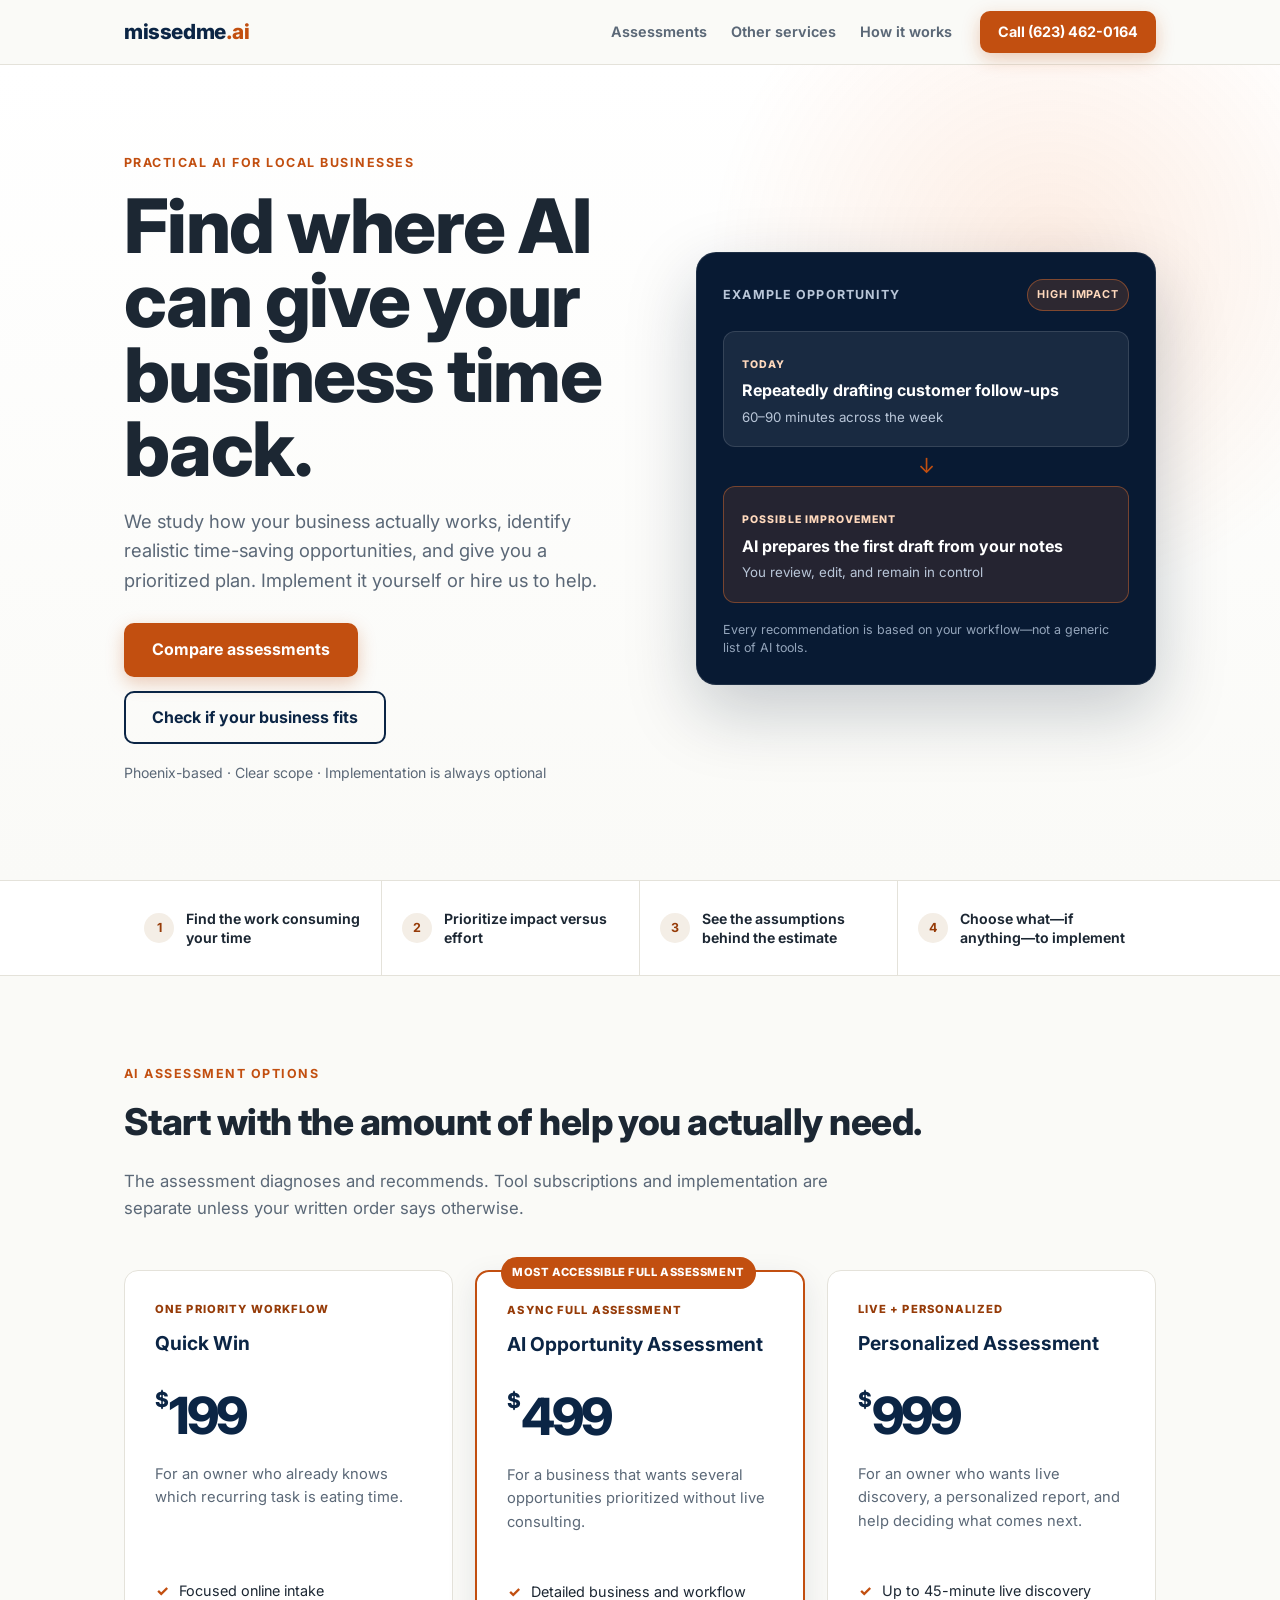
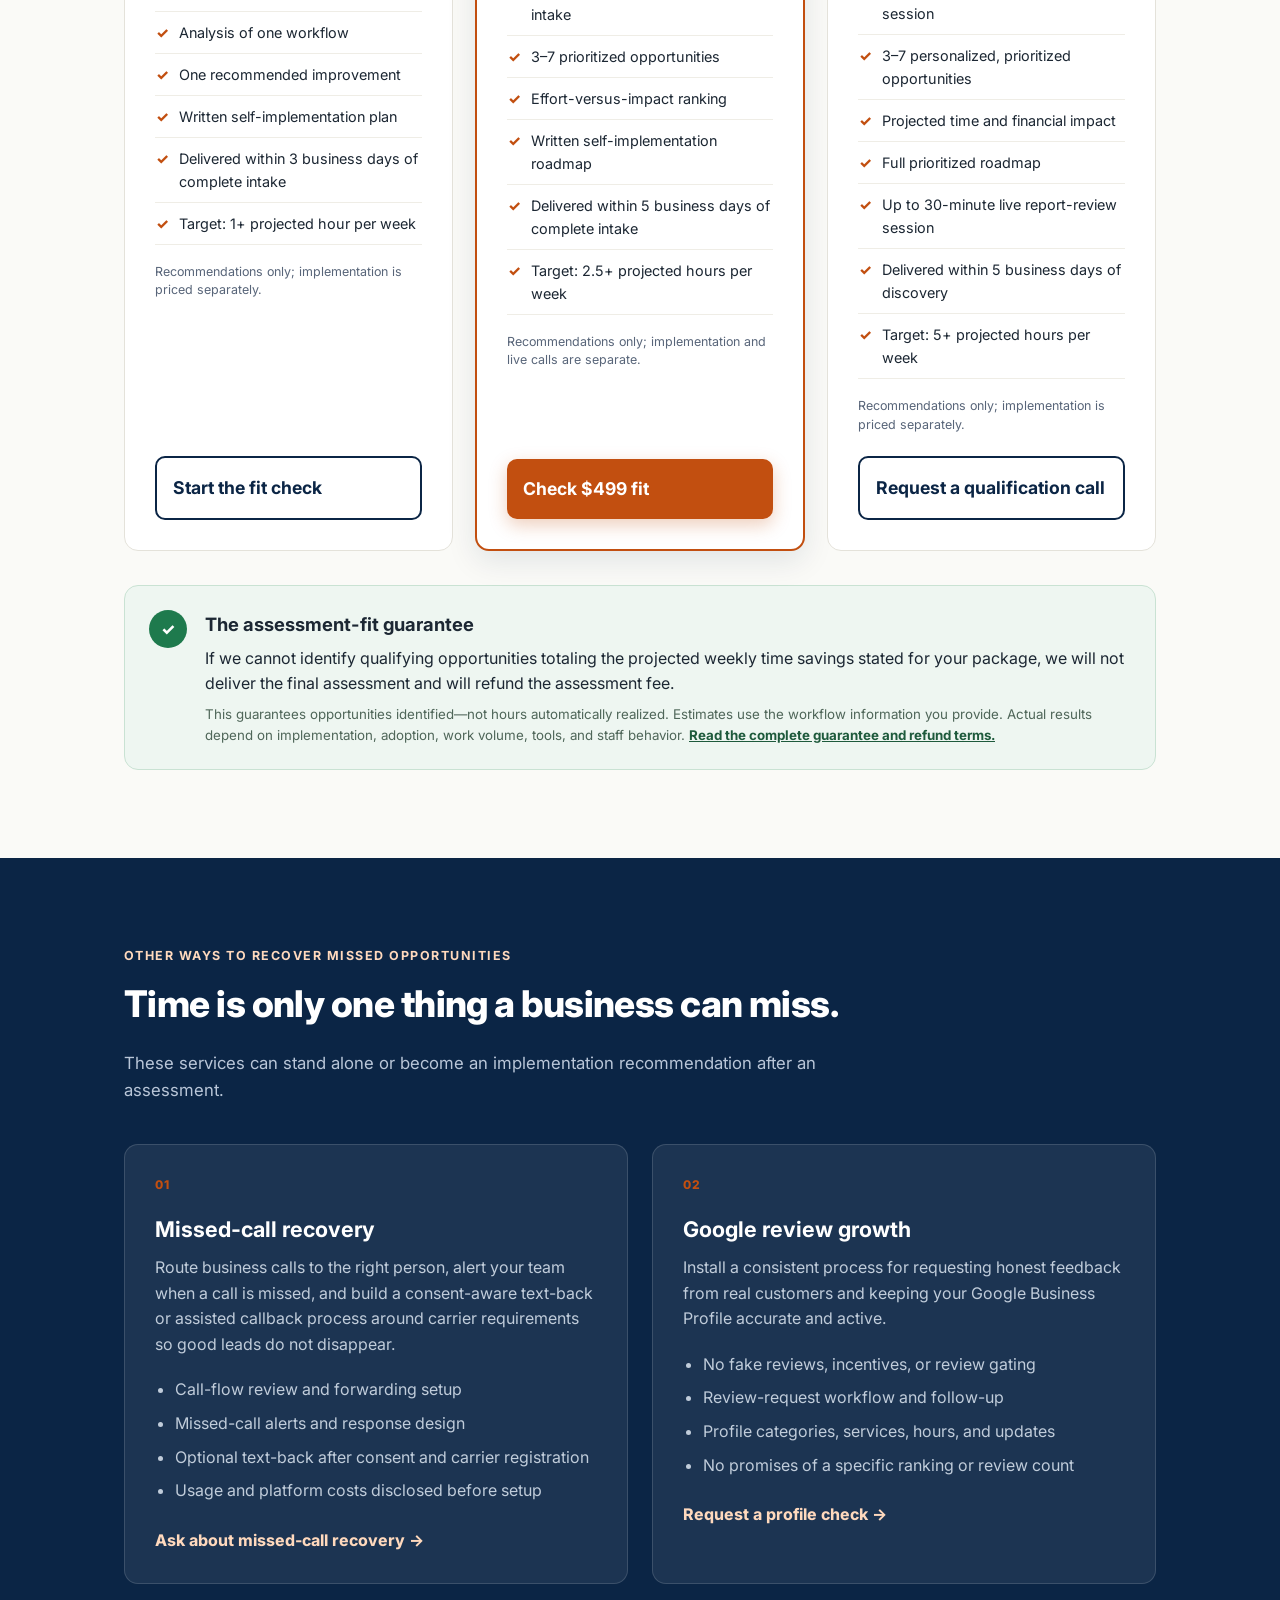
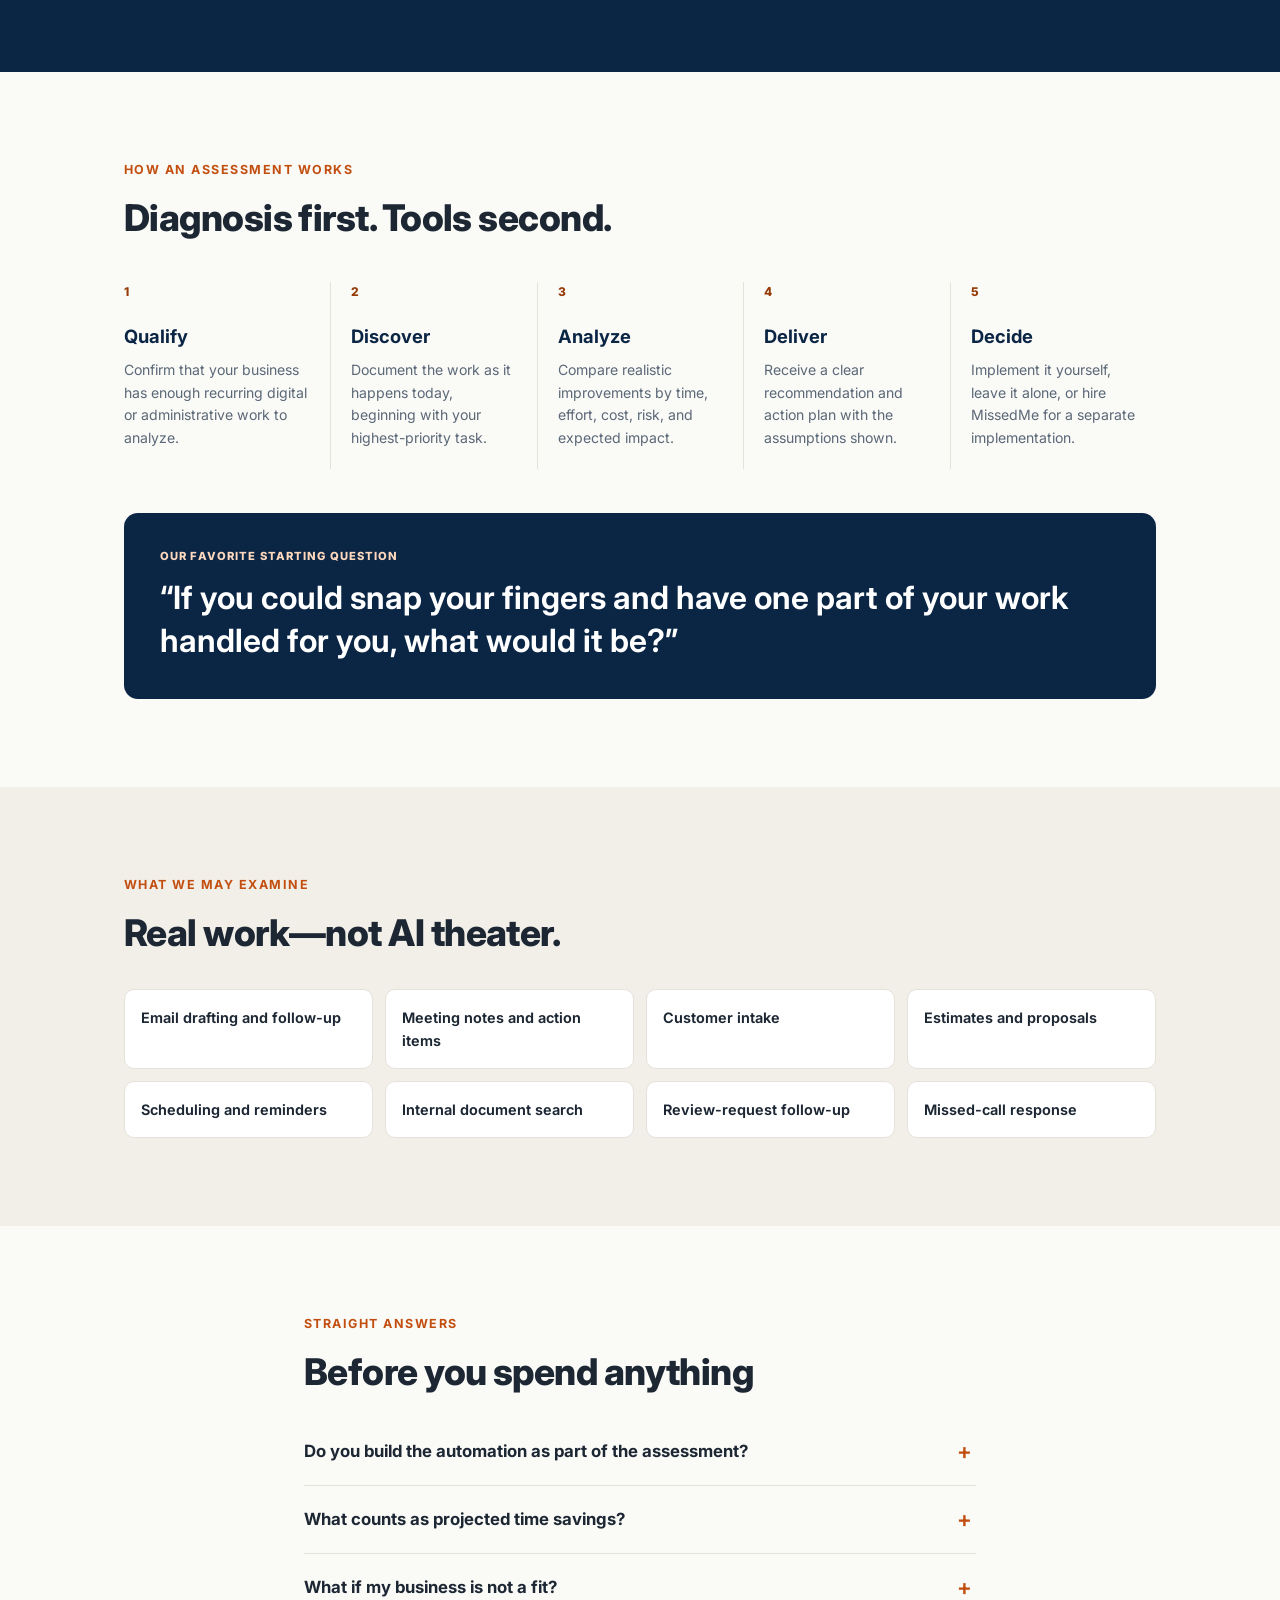
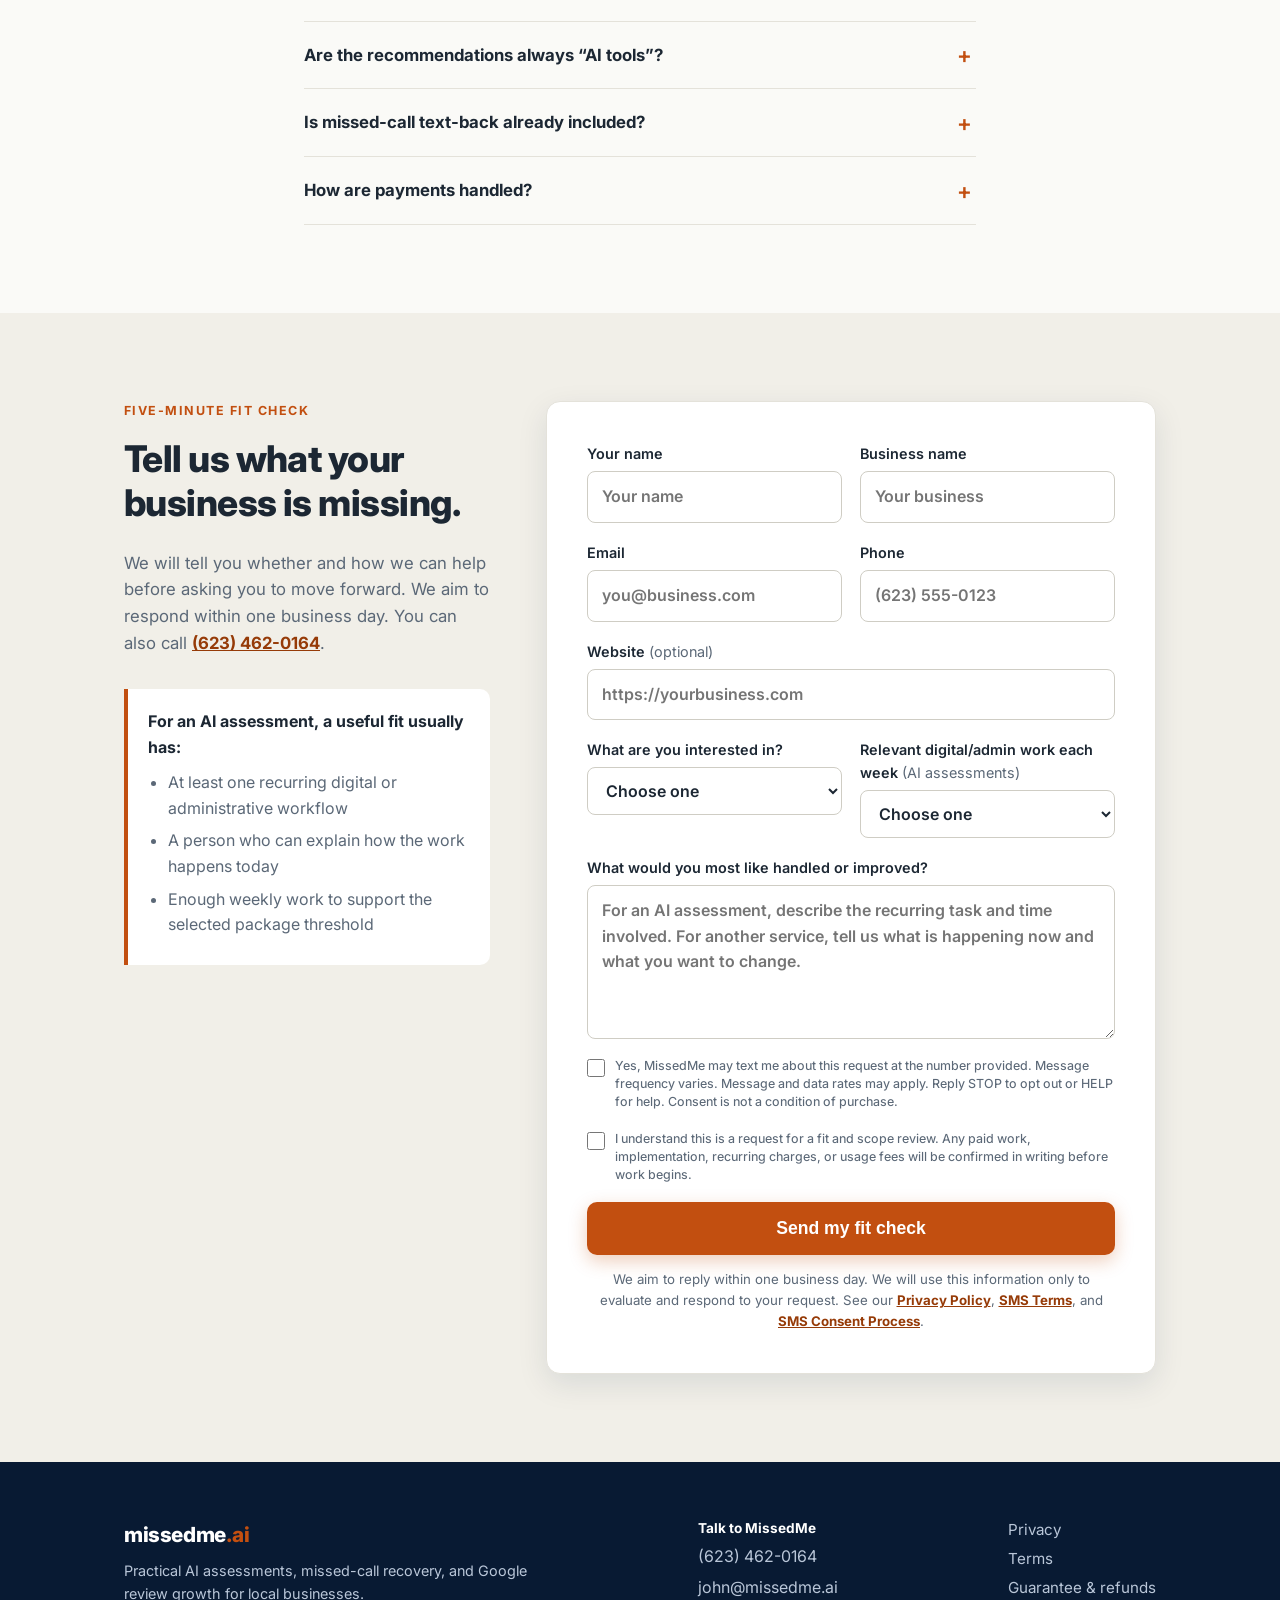
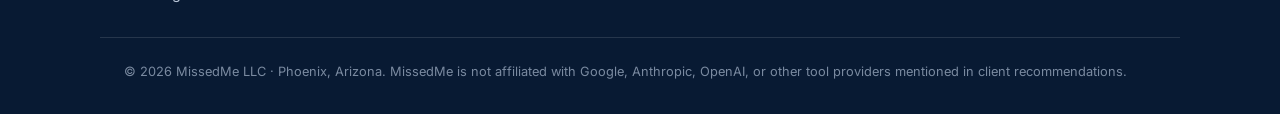
==== commit 7b527e59: "Add compliant SMS consent and terms" ====
--- a/index.html
+++ b/index.html
@@ -272,7 +272,7 @@
         </div>
 
         <form class="signup-form qualify-form" action="https://formsubmit.co/john@missedme.ai" method="POST">
-          <input type="hidden" name="_subject" value="New MissedMe assessment fit check">
+          <input type="hidden" name="_subject" value="New MissedMe service fit check">
           <input type="hidden" name="_captcha" value="false">
           <input type="hidden" name="_template" value="table">
           <input type="hidden" name="_next" value="https://missedme.ai/thanks.html">
@@ -332,7 +332,7 @@
             <span>I understand this is a request for a fit and scope review. Any paid work, implementation, recurring charges, or usage fees will be confirmed in writing before work begins.</span>
           </label>
           <button type="submit" class="btn btn-primary btn-full">Send my fit check</button>
-          <p class="form-fine">We aim to reply within one business day. We will use this information only to evaluate and respond to your request. See our <a href="privacy.html">Privacy Policy</a>.</p>
+          <p class="form-fine">We aim to reply within one business day. We will use this information only to evaluate and respond to your request. See our <a href="privacy.html">Privacy Policy</a>, <a href="terms.html#sms-program">SMS Terms</a>, and <a href="sms-consent.html">SMS Consent Process</a>.</p>
         </form>
       </div>
     </section>
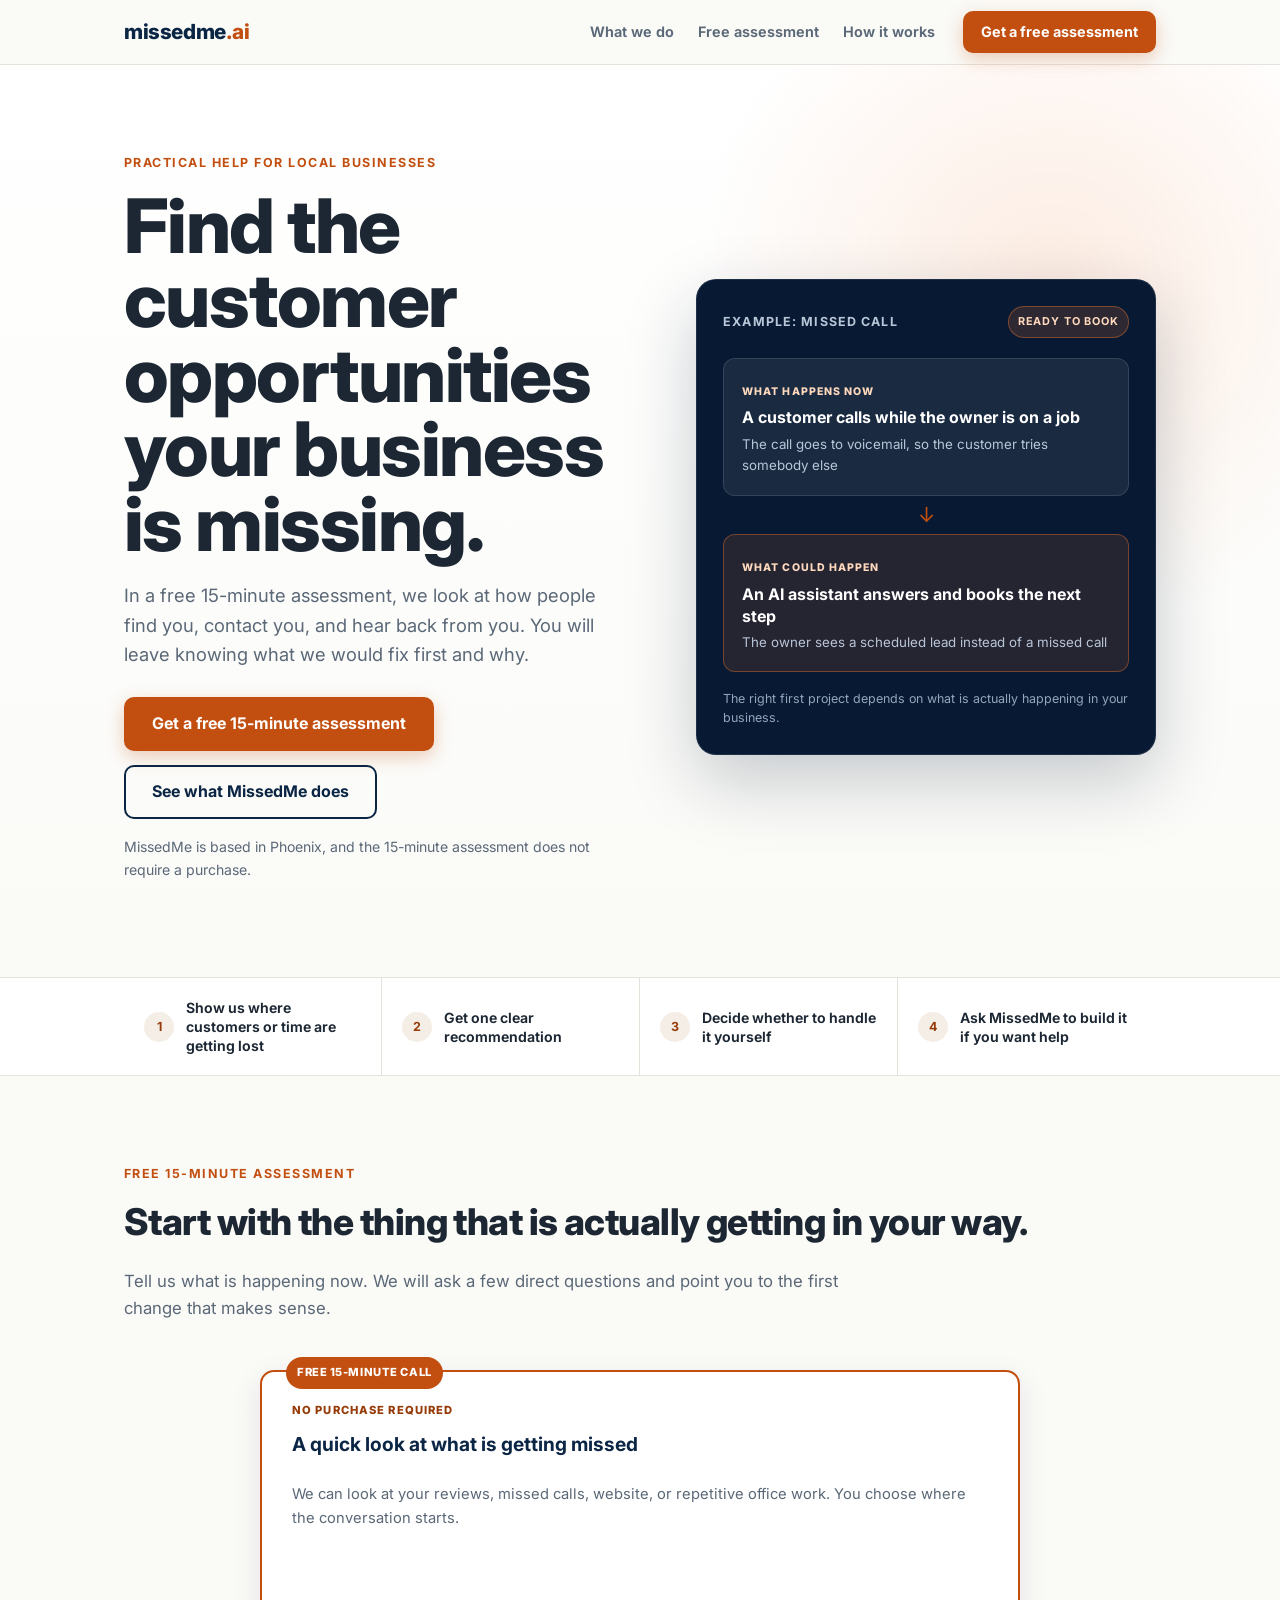
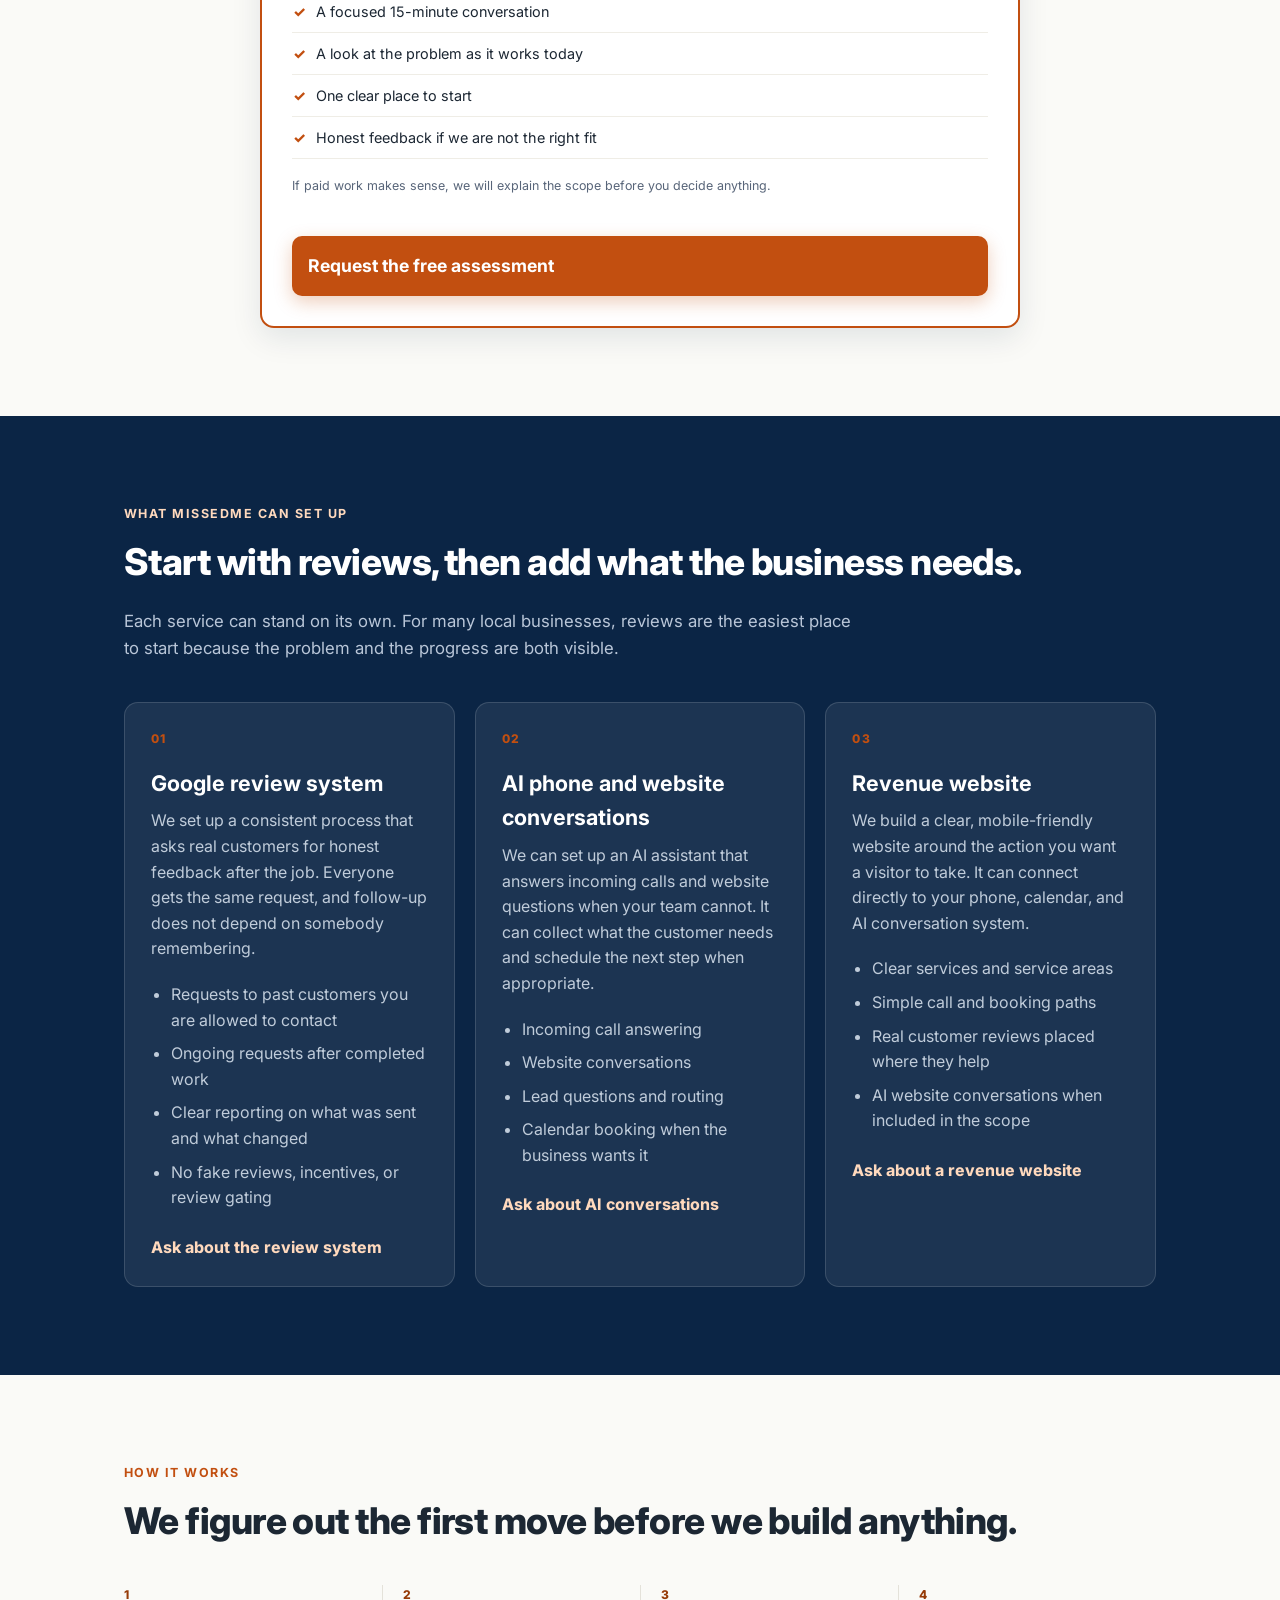
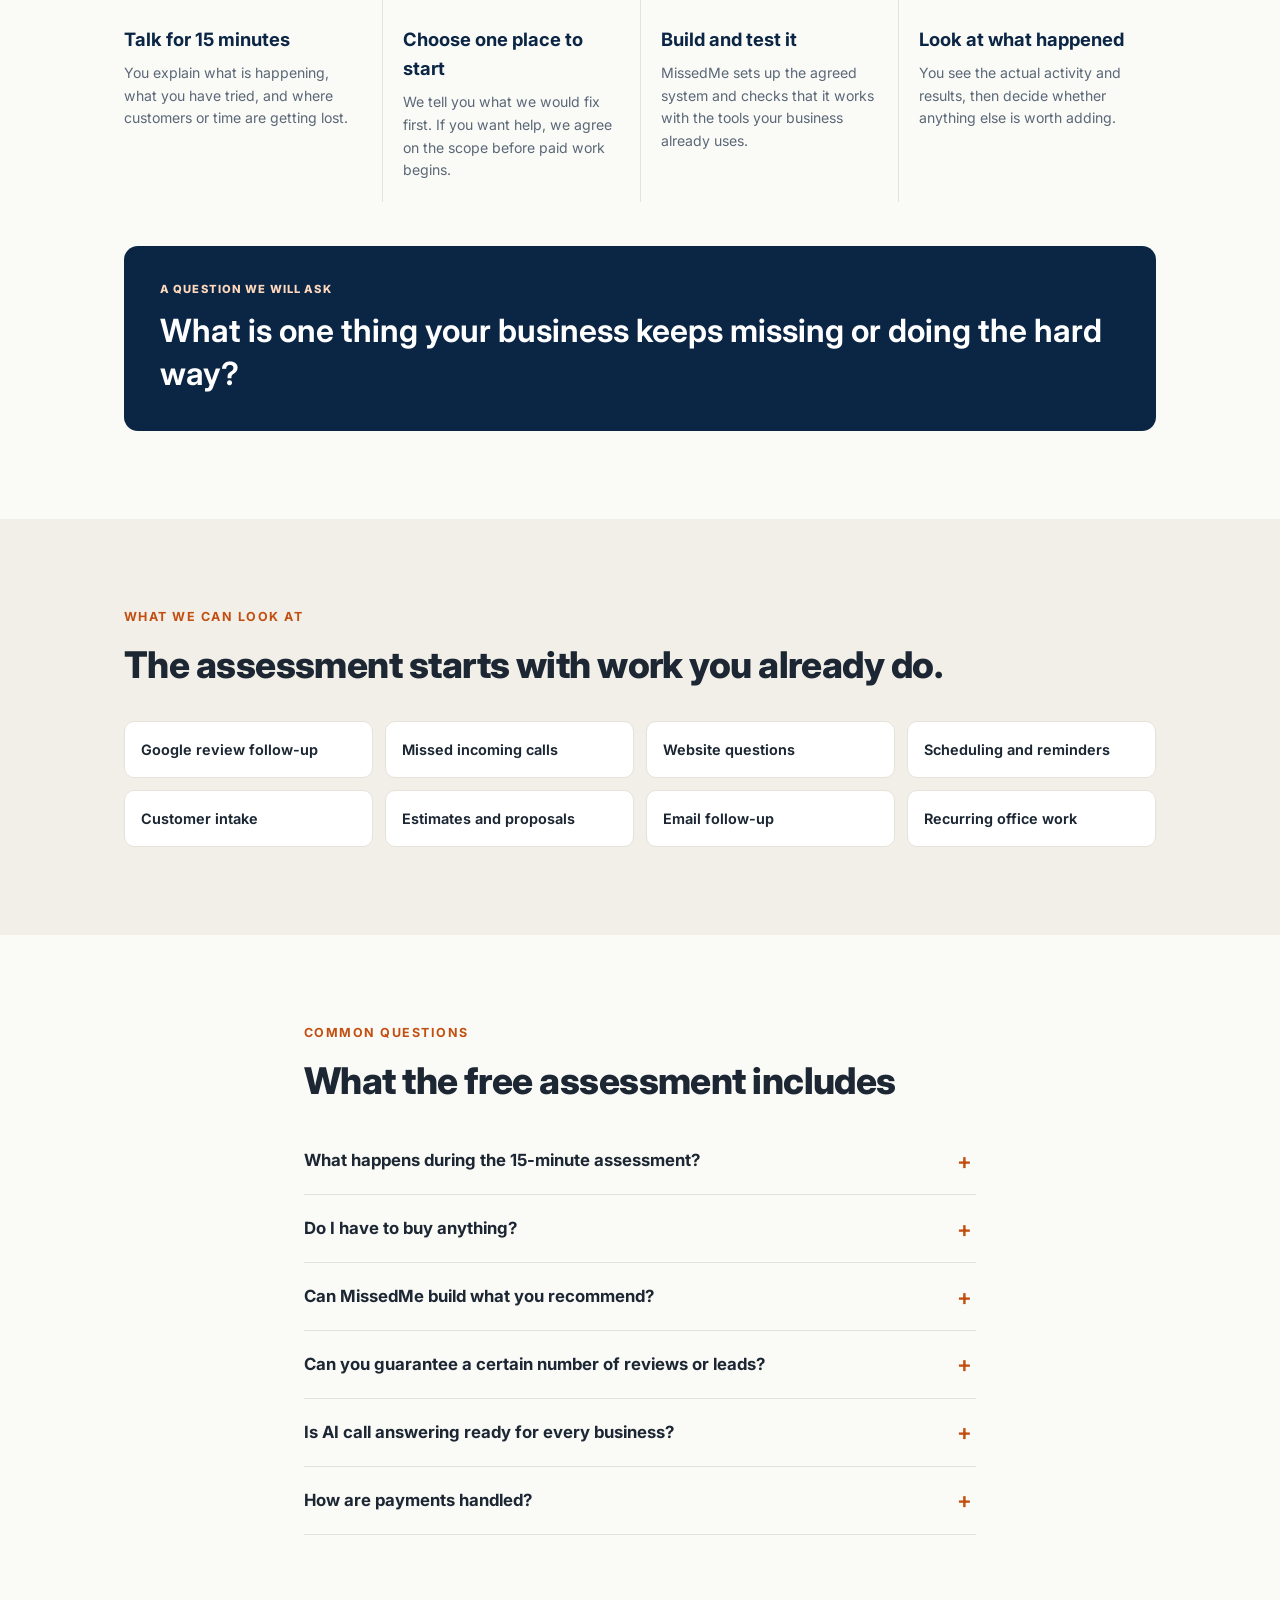
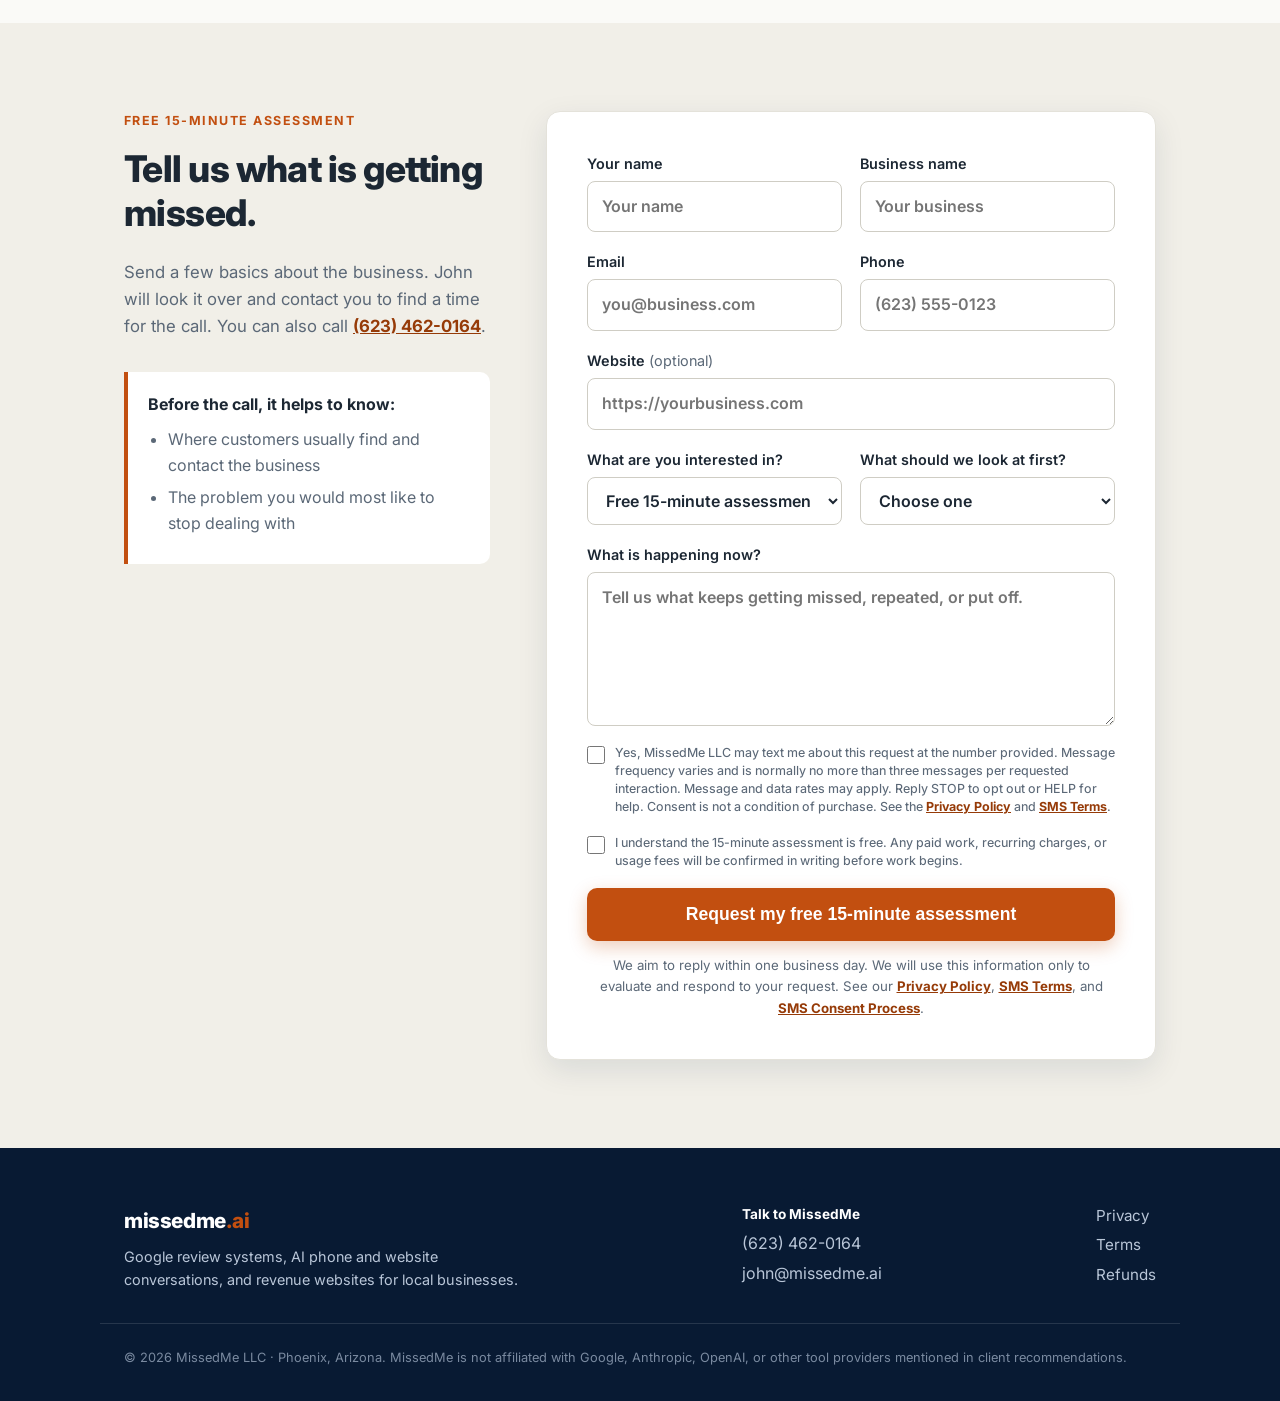
==== commit 889c3b81: "Update MissedMe offer and SMS consent" ====
--- a/index.html
+++ b/index.html
@@ -3,32 +3,32 @@
 <head>
   <meta charset="UTF-8">
   <meta name="viewport" content="width=device-width, initial-scale=1.0">
-  <title>MissedMe — Practical AI Assessments for Local Businesses</title>
-  <meta name="description" content="MissedMe finds practical AI opportunities that can give local business owners time back, then helps with implementation, missed-call recovery, and Google review growth.">
-  <meta property="og:title" content="MissedMe — Find where AI can give your business time back">
-  <meta property="og:description" content="Practical AI assessments, missed-call recovery, and policy-compliant Google review growth for local businesses.">
+  <title>MissedMe | Reviews, AI conversations, and revenue websites</title>
+  <meta name="description" content="Start with a free 15-minute business assessment. MissedMe helps local businesses improve Google reviews, answer calls and website questions, and build websites that make it easier for customers to act.">
+  <meta property="og:title" content="MissedMe | Find what your business is missing">
+  <meta property="og:description" content="Get a free 15-minute assessment, then decide whether reviews, AI phone and website conversations, or a better website should come first.">
   <meta property="og:type" content="website">
   <meta property="og:url" content="https://missedme.ai/">
   <meta property="og:image" content="https://missedme.ai/og.png">
   <meta name="twitter:card" content="summary_large_image">
-  <meta name="twitter:title" content="MissedMe — Practical AI for Local Businesses">
-  <meta name="twitter:description" content="Find the work AI can help your business handle, with a clear plan and optional implementation support.">
+  <meta name="twitter:title" content="MissedMe | Practical help for local businesses">
+  <meta name="twitter:description" content="A free 15-minute assessment to find the first customer or workflow problem worth fixing.">
   <meta name="twitter:image" content="https://missedme.ai/og.png">
   <link rel="preconnect" href="https://fonts.googleapis.com">
   <link rel="preconnect" href="https://fonts.gstatic.com" crossorigin>
   <link href="https://fonts.googleapis.com/css2?family=Inter:wght@400;500;600;700;800&display=swap" rel="stylesheet">
-  <link rel="stylesheet" href="styles.css?v=20260720-4">
+  <link rel="stylesheet" href="styles.css?v=20260731-1">
 </head>
 <body>
   <header class="nav">
     <div class="container nav-inner nav-expanded">
       <a href="#top" class="logo">missedme<span>.ai</span></a>
       <nav class="nav-links" aria-label="Main navigation">
-        <a href="#assessments">Assessments</a>
-        <a href="#services">Other services</a>
+        <a href="#services">What we do</a>
+        <a href="#assessment">Free assessment</a>
         <a href="#process">How it works</a>
       </nav>
-      <a href="tel:+16234620164" class="btn btn-primary btn-sm">Call (623) 462-0164</a>
+      <a href="#qualify" class="btn btn-primary btn-sm package-link" data-package="Free 15-minute assessment">Get a free assessment</a>
     </div>
   </header>
 
@@ -36,154 +36,116 @@
     <section class="ai-hero">
       <div class="container ai-hero-grid">
         <div>
-          <p class="eyebrow">Practical AI for local businesses</p>
-          <h1>Find where AI can give your business time back.</h1>
-          <p class="lead">We study how your business actually works, identify realistic time-saving opportunities, and give you a prioritized plan. Implement it yourself or hire us to help.</p>
+          <p class="eyebrow">Practical help for local businesses</p>
+          <h1>Find the customer opportunities your business is missing.</h1>
+          <p class="lead">In a free 15-minute assessment, we look at how people find you, contact you, and hear back from you. You will leave knowing what we would fix first and why.</p>
           <div class="hero-ctas">
-            <a href="#assessments" class="btn btn-primary">Compare assessments</a>
-            <a href="#qualify" class="btn btn-ghost">Check if your business fits</a>
-          </div>
-          <p class="trust-line">Phoenix-based · Clear scope · Implementation is always optional</p>
-        </div>
-
-        <div class="opportunity-board" aria-label="Example AI opportunity map">
+            <a href="#qualify" class="btn btn-primary package-link" data-package="Free 15-minute assessment">Get a free 15-minute assessment</a>
+            <a href="#services" class="btn btn-ghost">See what MissedMe does</a>
+          </div>
+          <p class="trust-line">MissedMe is based in Phoenix, and the 15-minute assessment does not require a purchase.</p>
+        </div>
+
+        <div class="opportunity-board" aria-label="Example of a missed call being handled">
           <div class="board-topline">
-            <span>Example opportunity</span>
-            <strong>HIGH IMPACT</strong>
+            <span>Example: missed call</span>
+            <strong>READY TO BOOK</strong>
           </div>
           <div class="workflow-card">
-            <span class="workflow-label">TODAY</span>
-            <strong>Repeatedly drafting customer follow-ups</strong>
-            <small>60–90 minutes across the week</small>
-          </div>
-          <div class="workflow-arrow" aria-hidden="true">↓</div>
+            <span class="workflow-label">WHAT HAPPENS NOW</span>
+            <strong>A customer calls while the owner is on a job</strong>
+            <small>The call goes to voicemail, so the customer tries somebody else</small>
+          </div>
+          <div class="workflow-arrow" aria-hidden="true">&darr;</div>
           <div class="workflow-card workflow-card-accent">
-            <span class="workflow-label">POSSIBLE IMPROVEMENT</span>
-            <strong>AI prepares the first draft from your notes</strong>
-            <small>You review, edit, and remain in control</small>
-          </div>
-          <p class="board-note">Every recommendation is based on your workflow—not a generic list of AI tools.</p>
-        </div>
-      </div>
-    </section>
-
-    <section class="proof-strip" aria-label="What an assessment provides">
+            <span class="workflow-label">WHAT COULD HAPPEN</span>
+            <strong>An AI assistant answers and books the next step</strong>
+            <small>The owner sees a scheduled lead instead of a missed call</small>
+          </div>
+          <p class="board-note">The right first project depends on what is actually happening in your business.</p>
+        </div>
+      </div>
+    </section>
+
+    <section class="proof-strip" aria-label="What the assessment covers">
       <div class="container proof-grid">
-        <div><strong>1</strong><span>Find the work consuming your time</span></div>
-        <div><strong>2</strong><span>Prioritize impact versus effort</span></div>
-        <div><strong>3</strong><span>See the assumptions behind the estimate</span></div>
-        <div><strong>4</strong><span>Choose what—if anything—to implement</span></div>
-      </div>
-    </section>
-
-    <section class="section" id="assessments">
+        <div><strong>1</strong><span>Show us where customers or time are getting lost</span></div>
+        <div><strong>2</strong><span>Get one clear recommendation</span></div>
+        <div><strong>3</strong><span>Decide whether to handle it yourself</span></div>
+        <div><strong>4</strong><span>Ask MissedMe to build it if you want help</span></div>
+      </div>
+    </section>
+
+    <section class="section" id="assessment">
       <div class="container">
-        <p class="eyebrow">AI assessment options</p>
-        <h2>Start with the amount of help you actually need.</h2>
-        <p class="section-sub">The assessment diagnoses and recommends. Tool subscriptions and implementation are separate unless your written order says otherwise.</p>
+        <p class="eyebrow">Free 15-minute assessment</p>
+        <h2>Start with the thing that is actually getting in your way.</h2>
+        <p class="section-sub">Tell us what is happening now. We will ask a few direct questions and point you to the first change that makes sense.</p>
 
         <div class="assessment-grid">
-          <article class="price-card">
+          <article class="price-card price-card-featured assessment-card">
+            <div class="popular-badge">Free 15-minute call</div>
             <div class="price-card-head">
-              <span class="package-tag">ONE PRIORITY WORKFLOW</span>
-              <h3>Quick Win</h3>
-              <p class="price"><sup>$</sup>199</p>
+              <span class="package-tag">NO PURCHASE REQUIRED</span>
+              <h3>A quick look at what is getting missed</h3>
             </div>
-            <p>For an owner who already knows which recurring task is eating time.</p>
-            <ul>
-              <li>Focused online intake</li>
-              <li>Analysis of one workflow</li>
-              <li>One recommended improvement</li>
-              <li>Written self-implementation plan</li>
-              <li>Delivered within 3 business days of complete intake</li>
-              <li>Target: 1+ projected hour per week</li>
-            </ul>
-            <p class="package-note">Recommendations only; implementation is priced separately.</p>
-            <a href="#qualify" class="btn btn-ghost btn-full package-link" data-package="$199 Quick Win">Start the fit check</a>
+            <p>We can look at your reviews, missed calls, website, or repetitive office work. You choose where the conversation starts.</p>
+            <ul>
+              <li>A focused 15-minute conversation</li>
+              <li>A look at the problem as it works today</li>
+              <li>One clear place to start</li>
+              <li>Honest feedback if we are not the right fit</li>
+            </ul>
+            <p class="package-note">If paid work makes sense, we will explain the scope before you decide anything.</p>
+            <a href="#qualify" class="btn btn-primary btn-full package-link" data-package="Free 15-minute assessment">Request the free assessment</a>
           </article>
-
-          <article class="price-card price-card-featured">
-            <div class="popular-badge">Most accessible full assessment</div>
-            <div class="price-card-head">
-              <span class="package-tag">ASYNC FULL ASSESSMENT</span>
-              <h3>AI Opportunity Assessment</h3>
-              <p class="price"><sup>$</sup>499</p>
-            </div>
-            <p>For a business that wants several opportunities prioritized without live consulting.</p>
-            <ul>
-              <li>Detailed business and workflow intake</li>
-              <li>3–7 prioritized opportunities</li>
-              <li>Effort-versus-impact ranking</li>
-              <li>Written self-implementation roadmap</li>
-              <li>Delivered within 5 business days of complete intake</li>
-              <li>Target: 2.5+ projected hours per week</li>
-            </ul>
-            <p class="package-note">Recommendations only; implementation and live calls are separate.</p>
-            <a href="#qualify" class="btn btn-primary btn-full package-link" data-package="$499 AI Opportunity Assessment">Check $499 fit</a>
-          </article>
-
-          <article class="price-card">
-            <div class="price-card-head">
-              <span class="package-tag">LIVE + PERSONALIZED</span>
-              <h3>Personalized Assessment</h3>
-              <p class="price"><sup>$</sup>999</p>
-            </div>
-            <p>For an owner who wants live discovery, a personalized report, and help deciding what comes next.</p>
-            <ul>
-              <li>Up to 45-minute live discovery session</li>
-              <li>3–7 personalized, prioritized opportunities</li>
-              <li>Projected time and financial impact</li>
-              <li>Full prioritized roadmap</li>
-              <li>Up to 30-minute live report-review session</li>
-              <li>Delivered within 5 business days of discovery</li>
-              <li>Target: 5+ projected hours per week</li>
-            </ul>
-            <p class="package-note">Recommendations only; implementation is priced separately.</p>
-            <a href="#qualify" class="btn btn-ghost btn-full package-link" data-package="$999 Personalized Assessment">Request a qualification call</a>
-          </article>
-        </div>
-
-        <div class="guarantee-box">
-          <div class="guarantee-mark" aria-hidden="true">✓</div>
-          <div>
-            <h3>The assessment-fit guarantee</h3>
-            <p>If we cannot identify qualifying opportunities totaling the projected weekly time savings stated for your package, we will not deliver the final assessment and will refund the assessment fee.</p>
-            <small>This guarantees opportunities identified—not hours automatically realized. Estimates use the workflow information you provide. Actual results depend on implementation, adoption, work volume, tools, and staff behavior. <a href="refunds.html">Read the complete guarantee and refund terms.</a></small>
-          </div>
         </div>
       </div>
     </section>
 
     <section class="section section-dark" id="services">
       <div class="container">
-        <p class="eyebrow eyebrow-light">Other ways to recover missed opportunities</p>
-        <h2>Time is only one thing a business can miss.</h2>
-        <p class="section-sub">These services can stand alone or become an implementation recommendation after an assessment.</p>
+        <p class="eyebrow eyebrow-light">What MissedMe can set up</p>
+        <h2>Start with reviews, then add what the business needs.</h2>
+        <p class="section-sub">Each service can stand on its own. For many local businesses, reviews are the easiest place to start because the problem and the progress are both visible.</p>
         <div class="support-grid">
           <article class="support-card">
             <span class="support-number">01</span>
-            <h3>Missed-call recovery</h3>
-            <p>Route business calls to the right person, alert your team when a call is missed, and build a consent-aware text-back or assisted callback process around carrier requirements so good leads do not disappear.</p>
-            <ul>
-              <li>Call-flow review and forwarding setup</li>
-              <li>Missed-call alerts and response design</li>
-              <li>Optional text-back after consent and carrier registration</li>
-              <li>Usage and platform costs disclosed before setup</li>
-            </ul>
-            <a href="#qualify" class="text-link package-link" data-package="Missed-call recovery">Ask about missed-call recovery →</a>
+            <h3>Google review system</h3>
+            <p>We set up a consistent process that asks real customers for honest feedback after the job. Everyone gets the same request, and follow-up does not depend on somebody remembering.</p>
+            <ul>
+              <li>Requests to past customers you are allowed to contact</li>
+              <li>Ongoing requests after completed work</li>
+              <li>Clear reporting on what was sent and what changed</li>
+              <li>No fake reviews, incentives, or review gating</li>
+            </ul>
+            <a href="#qualify" class="text-link package-link" data-package="Google review system">Ask about the review system</a>
           </article>
 
           <article class="support-card">
             <span class="support-number">02</span>
-            <h3>Google review growth</h3>
-            <p>Install a consistent process for requesting honest feedback from real customers and keeping your Google Business Profile accurate and active.</p>
-            <ul>
-              <li>No fake reviews, incentives, or review gating</li>
-              <li>Review-request workflow and follow-up</li>
-              <li>Profile categories, services, hours, and updates</li>
-              <li>No promises of a specific ranking or review count</li>
-            </ul>
-            <a href="#qualify" class="text-link package-link" data-package="Google review and Business Profile growth">Request a profile check →</a>
+            <h3>AI phone and website conversations</h3>
+            <p>We can set up an AI assistant that answers incoming calls and website questions when your team cannot. It can collect what the customer needs and schedule the next step when appropriate.</p>
+            <ul>
+              <li>Incoming call answering</li>
+              <li>Website conversations</li>
+              <li>Lead questions and routing</li>
+              <li>Calendar booking when the business wants it</li>
+            </ul>
+            <a href="#qualify" class="text-link package-link" data-package="AI phone and website conversations">Ask about AI conversations</a>
+          </article>
+
+          <article class="support-card">
+            <span class="support-number">03</span>
+            <h3>Revenue website</h3>
+            <p>We build a clear, mobile-friendly website around the action you want a visitor to take. It can connect directly to your phone, calendar, and AI conversation system.</p>
+            <ul>
+              <li>Clear services and service areas</li>
+              <li>Simple call and booking paths</li>
+              <li>Real customer reviews placed where they help</li>
+              <li>AI website conversations when included in the scope</li>
+            </ul>
+            <a href="#qualify" class="text-link package-link" data-package="Revenue website">Ask about a revenue website</a>
           </article>
         </div>
       </div>
@@ -191,66 +153,65 @@
 
     <section class="section" id="process">
       <div class="container">
-        <p class="eyebrow">How an assessment works</p>
-        <h2>Diagnosis first. Tools second.</h2>
+        <p class="eyebrow">How it works</p>
+        <h2>We figure out the first move before we build anything.</h2>
         <div class="process-grid">
-          <article><span>1</span><h3>Qualify</h3><p>Confirm that your business has enough recurring digital or administrative work to analyze.</p></article>
-          <article><span>2</span><h3>Discover</h3><p>Document the work as it happens today, beginning with your highest-priority task.</p></article>
-          <article><span>3</span><h3>Analyze</h3><p>Compare realistic improvements by time, effort, cost, risk, and expected impact.</p></article>
-          <article><span>4</span><h3>Deliver</h3><p>Receive a clear recommendation and action plan with the assumptions shown.</p></article>
-          <article><span>5</span><h3>Decide</h3><p>Implement it yourself, leave it alone, or hire MissedMe for a separate implementation.</p></article>
+          <article><span>1</span><h3>Talk for 15 minutes</h3><p>You explain what is happening, what you have tried, and where customers or time are getting lost.</p></article>
+          <article><span>2</span><h3>Choose one place to start</h3><p>We tell you what we would fix first. If you want help, we agree on the scope before paid work begins.</p></article>
+          <article><span>3</span><h3>Build and test it</h3><p>MissedMe sets up the agreed system and checks that it works with the tools your business already uses.</p></article>
+          <article><span>4</span><h3>Look at what happened</h3><p>You see the actual activity and results, then decide whether anything else is worth adding.</p></article>
         </div>
         <blockquote class="discovery-question">
-          <span>Our favorite starting question</span>
-          “If you could snap your fingers and have one part of your work handled for you, what would it be?”
+          <span>A question we will ask</span>
+          What is one thing your business keeps missing or doing the hard way?
         </blockquote>
       </div>
     </section>
 
     <section class="section section-soft" id="examples">
       <div class="container">
-        <p class="eyebrow">What we may examine</p>
-        <h2>Real work—not AI theater.</h2>
+        <p class="eyebrow">What we can look at</p>
+        <h2>The assessment starts with work you already do.</h2>
         <div class="example-grid">
-          <span>Email drafting and follow-up</span>
-          <span>Meeting notes and action items</span>
+          <span>Google review follow-up</span>
+          <span>Missed incoming calls</span>
+          <span>Website questions</span>
+          <span>Scheduling and reminders</span>
           <span>Customer intake</span>
           <span>Estimates and proposals</span>
-          <span>Scheduling and reminders</span>
-          <span>Internal document search</span>
-          <span>Review-request follow-up</span>
-          <span>Missed-call response</span>
+          <span>Email follow-up</span>
+          <span>Recurring office work</span>
         </div>
       </div>
     </section>
 
     <section class="section" id="faq">
       <div class="container container-narrow">
-        <p class="eyebrow">Straight answers</p>
-        <h2>Before you spend anything</h2>
-        <details>
-          <summary>Do you build the automation as part of the assessment?</summary>
-          <p>No. The assessment diagnoses, prioritizes, and recommends. If you want help implementing a recommendation, we will define and price that work separately before starting.</p>
-        </details>
-        <details>
-          <summary>What counts as projected time savings?</summary>
-          <p>We start with the frequency and time you report for a recurring workflow, then estimate the portion a practical change could reasonably reduce. The report shows those assumptions so you can challenge them.</p>
-        </details>
-        <details>
-          <summary>What if my business is not a fit?</summary>
-          <p>We will say so. A business needs enough recurring digital or administrative work for the chosen package. If the paid assessment cannot identify the package threshold, the guarantee described above applies.</p>
-        </details>
-        <details>
-          <summary>Are the recommendations always “AI tools”?</summary>
-          <p>No. Sometimes the right answer is a better process, a feature in software you already own, or a simple automation. The goal is useful improvement—not forcing AI into every problem.</p>
-        </details>
-        <details>
-          <summary>Is missed-call text-back already included?</summary>
-          <p>No. Call routing, texting, consent, carrier registration, message handling, and usage costs must be scoped for each business. We will not represent text-back as live until it has been configured and tested.</p>
+        <p class="eyebrow">Common questions</p>
+        <h2>What the free assessment includes</h2>
+        <details>
+          <summary>What happens during the 15-minute assessment?</summary>
+          <p>We ask about the problem you want to solve, how it works today, and what it costs in time or missed opportunities. We will tell you the first change we would consider.</p>
+        </details>
+        <details>
+          <summary>Do I have to buy anything?</summary>
+          <p>No. If there is useful paid work, we will explain what it would involve. You can take the recommendation, think about it, or handle it yourself.</p>
+        </details>
+        <details>
+          <summary>Can MissedMe build what you recommend?</summary>
+          <p>Yes, when the work fits what we do. We will define the deliverables, timing, and price in writing before starting.</p>
+        </details>
+        <details>
+          <summary>Can you guarantee a certain number of reviews or leads?</summary>
+          <p>No. We can build and run the agreed process, but Google, customer behavior, demand, and the quality of the business all affect the result.</p>
+        </details>
+        <details>
+          <summary>Is AI call answering ready for every business?</summary>
+          <p>No. The call flow, business information, calendar, handoff rules, and phone setup have to be configured and tested for each business.</p>
         </details>
         <details>
           <summary>How are payments handled?</summary>
-          <p>Approved assessments are paid through Stripe-hosted checkout. MissedMe does not receive or store your full card number. Delivery timing and the final scope are confirmed before payment.</p>
+          <p>The 15-minute assessment is free. Paid work uses Stripe-hosted checkout after the scope and price have been confirmed in writing. MissedMe does not receive or store your full card number.</p>
         </details>
       </div>
     </section>
@@ -258,21 +219,20 @@
     <section class="section section-signup" id="qualify">
       <div class="container qualify-grid">
         <div>
-          <p class="eyebrow">Five-minute fit check</p>
-          <h2>Tell us what your business is missing.</h2>
-          <p class="section-sub">We will tell you whether and how we can help before asking you to move forward. We aim to respond within one business day. You can also call <a href="tel:+16234620164">(623) 462-0164</a>.</p>
+          <p class="eyebrow">Free 15-minute assessment</p>
+          <h2>Tell us what is getting missed.</h2>
+          <p class="section-sub">Send a few basics about the business. John will look it over and contact you to find a time for the call. You can also call <a href="tel:+16234620164">(623) 462-0164</a>.</p>
           <div class="fit-note">
-            <strong>For an AI assessment, a useful fit usually has:</strong>
-            <ul>
-              <li>At least one recurring digital or administrative workflow</li>
-              <li>A person who can explain how the work happens today</li>
-              <li>Enough weekly work to support the selected package threshold</li>
+            <strong>Before the call, it helps to know:</strong>
+            <ul>
+              <li>Where customers usually find and contact the business</li>
+              <li>The problem you would most like to stop dealing with</li>
             </ul>
           </div>
         </div>
 
         <form class="signup-form qualify-form" action="https://formsubmit.co/john@missedme.ai" method="POST">
-          <input type="hidden" name="_subject" value="New MissedMe service fit check">
+          <input type="hidden" name="_subject" value="New MissedMe 15-minute assessment request">
           <input type="hidden" name="_captcha" value="false">
           <input type="hidden" name="_template" value="table">
           <input type="hidden" name="_next" value="https://missedme.ai/thanks.html">
@@ -298,40 +258,37 @@
           <div class="form-row">
             <label>What are you interested in?
               <select name="service" id="serviceSelect" required>
-                <option value="" disabled selected>Choose one</option>
-                <option>$199 Quick Win</option>
-                <option>$499 AI Opportunity Assessment</option>
-                <option>$999 Personalized Assessment</option>
-                <option>Missed-call recovery</option>
-                <option>Google review and Business Profile growth</option>
+                <option selected>Free 15-minute assessment</option>
+                <option>Google review system</option>
+                <option>AI phone and website conversations</option>
+                <option>Revenue website</option>
                 <option>Not sure yet</option>
               </select>
             </label>
-            <label id="recurringWorkField">Relevant digital/admin work each week <span class="label-opt">(AI assessments)</span>
-              <select name="weekly_recurring_work" id="weeklyRecurringWork" required>
+            <label id="assessmentFocusField">What should we look at first?
+              <select name="assessment_focus" id="assessmentFocus" required>
                 <option value="" disabled selected>Choose one</option>
-                <option>Less than 1 hour</option>
-                <option>1–2.5 hours</option>
-                <option>2.5–5 hours</option>
-                <option>5–10 hours</option>
-                <option>More than 10 hours</option>
-                <option>Not applicable to my request</option>
-                <option>Not sure</option>
+                <option>Getting more honest Google reviews</option>
+                <option>Answering incoming calls and website questions</option>
+                <option>Improving the current website</option>
+                <option>Reducing recurring office work</option>
+                <option>Not sure yet</option>
+                <option value="Not applicable to my request">Not applicable to my request</option>
               </select>
             </label>
           </div>
-          <label>What would you most like handled or improved?
-            <textarea name="priority_workflow" rows="5" required placeholder="For an AI assessment, describe the recurring task and time involved. For another service, tell us what is happening now and what you want to change."></textarea>
+          <label>What is happening now?
+            <textarea name="priority_problem" rows="5" required placeholder="Tell us what keeps getting missed, repeated, or put off."></textarea>
           </label>
           <label class="consent-row">
             <input type="checkbox" name="sms_consent" value="yes">
-            <span>Yes, MissedMe may text me about this request at the number provided. Message frequency varies. Message and data rates may apply. Reply STOP to opt out or HELP for help. Consent is not a condition of purchase.</span>
+            <span>Yes, MissedMe LLC may text me about this request at the number provided. Message frequency varies and is normally no more than three messages per requested interaction. Message and data rates may apply. Reply STOP to opt out or HELP for help. Consent is not a condition of purchase. See the <a href="privacy.html">Privacy Policy</a> and <a href="terms.html#sms-program">SMS Terms</a>.</span>
           </label>
           <label class="consent-row">
             <input type="checkbox" name="scope_acknowledgment" value="yes" required>
-            <span>I understand this is a request for a fit and scope review. Any paid work, implementation, recurring charges, or usage fees will be confirmed in writing before work begins.</span>
+            <span>I understand the 15-minute assessment is free. Any paid work, recurring charges, or usage fees will be confirmed in writing before work begins.</span>
           </label>
-          <button type="submit" class="btn btn-primary btn-full">Send my fit check</button>
+          <button type="submit" class="btn btn-primary btn-full">Request my free 15-minute assessment</button>
           <p class="form-fine">We aim to reply within one business day. We will use this information only to evaluate and respond to your request. See our <a href="privacy.html">Privacy Policy</a>, <a href="terms.html#sms-program">SMS Terms</a>, and <a href="sms-consent.html">SMS Consent Process</a>.</p>
         </form>
       </div>
@@ -342,7 +299,7 @@
     <div class="container footer-inner">
       <div>
         <span class="logo logo-footer">missedme<span>.ai</span></span>
-        <p>Practical AI assessments, missed-call recovery, and Google review growth for local businesses.</p>
+        <p>Google review systems, AI phone and website conversations, and revenue websites for local businesses.</p>
       </div>
       <div class="footer-contact">
         <strong>Talk to MissedMe</strong>
@@ -352,14 +309,14 @@
       <div class="footer-links">
         <a href="privacy.html">Privacy</a>
         <a href="terms.html">Terms</a>
-        <a href="refunds.html">Guarantee &amp; refunds</a>
+        <a href="refunds.html">Refunds</a>
       </div>
     </div>
     <div class="container footer-legal">
-      <p>© 2026 MissedMe LLC · Phoenix, Arizona. MissedMe is not affiliated with Google, Anthropic, OpenAI, or other tool providers mentioned in client recommendations.</p>
+      <p>&copy; 2026 MissedMe LLC &middot; Phoenix, Arizona. MissedMe is not affiliated with Google, Anthropic, OpenAI, or other tool providers mentioned in client recommendations.</p>
     </div>
   </footer>
 
-  <script src="app.js?v=20260720-4"></script>
+  <script src="app.js?v=20260731-1"></script>
 </body>
 </html>
--- a/styles.css
+++ b/styles.css
@@ -525,7 +525,9 @@
 .proof-grid strong { align-items: center; background: #f4eee6; border-radius: 50%; color: var(--orange-dark); display: flex; flex: 0 0 30px; font-size: 0.78rem; height: 30px; justify-content: center; }
 .proof-grid span { font-size: 0.88rem; font-weight: 650; line-height: 1.35; }
 
-.assessment-grid { align-items: stretch; display: grid; gap: 22px; grid-template-columns: repeat(3, 1fr); margin-top: 48px; }
+.assessment-grid { align-items: stretch; display: grid; grid-template-columns: minmax(0, 760px); justify-content: center; margin-top: 48px; }
+.assessment-card { width: 100%; }
+.assessment-card h3, .assessment-card > p { min-height: 0; }
 .price-card { background: #fff; border: 1px solid var(--line); border-radius: var(--radius); display: flex; flex-direction: column; padding: 30px; position: relative; }
 .price-card-featured { border: 2px solid var(--orange); box-shadow: var(--shadow); }
 .popular-badge { background: var(--orange); border-radius: 999px; color: #fff; font-size: 0.7rem; font-weight: 800; left: 24px; letter-spacing: 0.05em; padding: 7px 11px; position: absolute; text-transform: uppercase; top: -15px; }
@@ -547,8 +549,8 @@
 .guarantee-box small { color: #4f6659; display: block; line-height: 1.55; }
 .guarantee-box a { color: #1e5a3c; font-weight: 700; }
 
-.support-grid { display: grid; gap: 24px; grid-template-columns: repeat(2, 1fr); margin-top: 40px; }
-.support-card { background: rgba(255, 255, 255, 0.07); border: 1px solid rgba(255, 255, 255, 0.14); border-radius: var(--radius); padding: 30px; }
+.support-grid { display: grid; gap: 20px; grid-template-columns: repeat(3, 1fr); margin-top: 40px; }
+.support-card { background: rgba(255, 255, 255, 0.07); border: 1px solid rgba(255, 255, 255, 0.14); border-radius: var(--radius); padding: 26px; }
 .support-number { color: var(--orange); display: block; font-size: 0.75rem; font-weight: 800; letter-spacing: 0.12em; margin-bottom: 18px; }
 .support-card h3 { color: #fff; font-size: 1.35rem; }
 .support-card p, .support-card li { color: #c0ccda; }
@@ -557,7 +559,7 @@
 .text-link { color: #ffd9bd; font-weight: 750; text-decoration: none; }
 .text-link:hover { color: #fff; }
 
-.process-grid { display: grid; gap: 0; grid-template-columns: repeat(5, 1fr); margin-top: 42px; }
+.process-grid { display: grid; gap: 0; grid-template-columns: repeat(4, 1fr); margin-top: 42px; }
 .process-grid article { border-left: 1px solid var(--line); padding: 0 20px 20px; }
 .process-grid article:first-child { border-left: 0; padding-left: 0; }
 .process-grid article > span { color: var(--orange-dark); display: block; font-size: 0.75rem; font-weight: 800; letter-spacing: 0.1em; margin-bottom: 20px; }
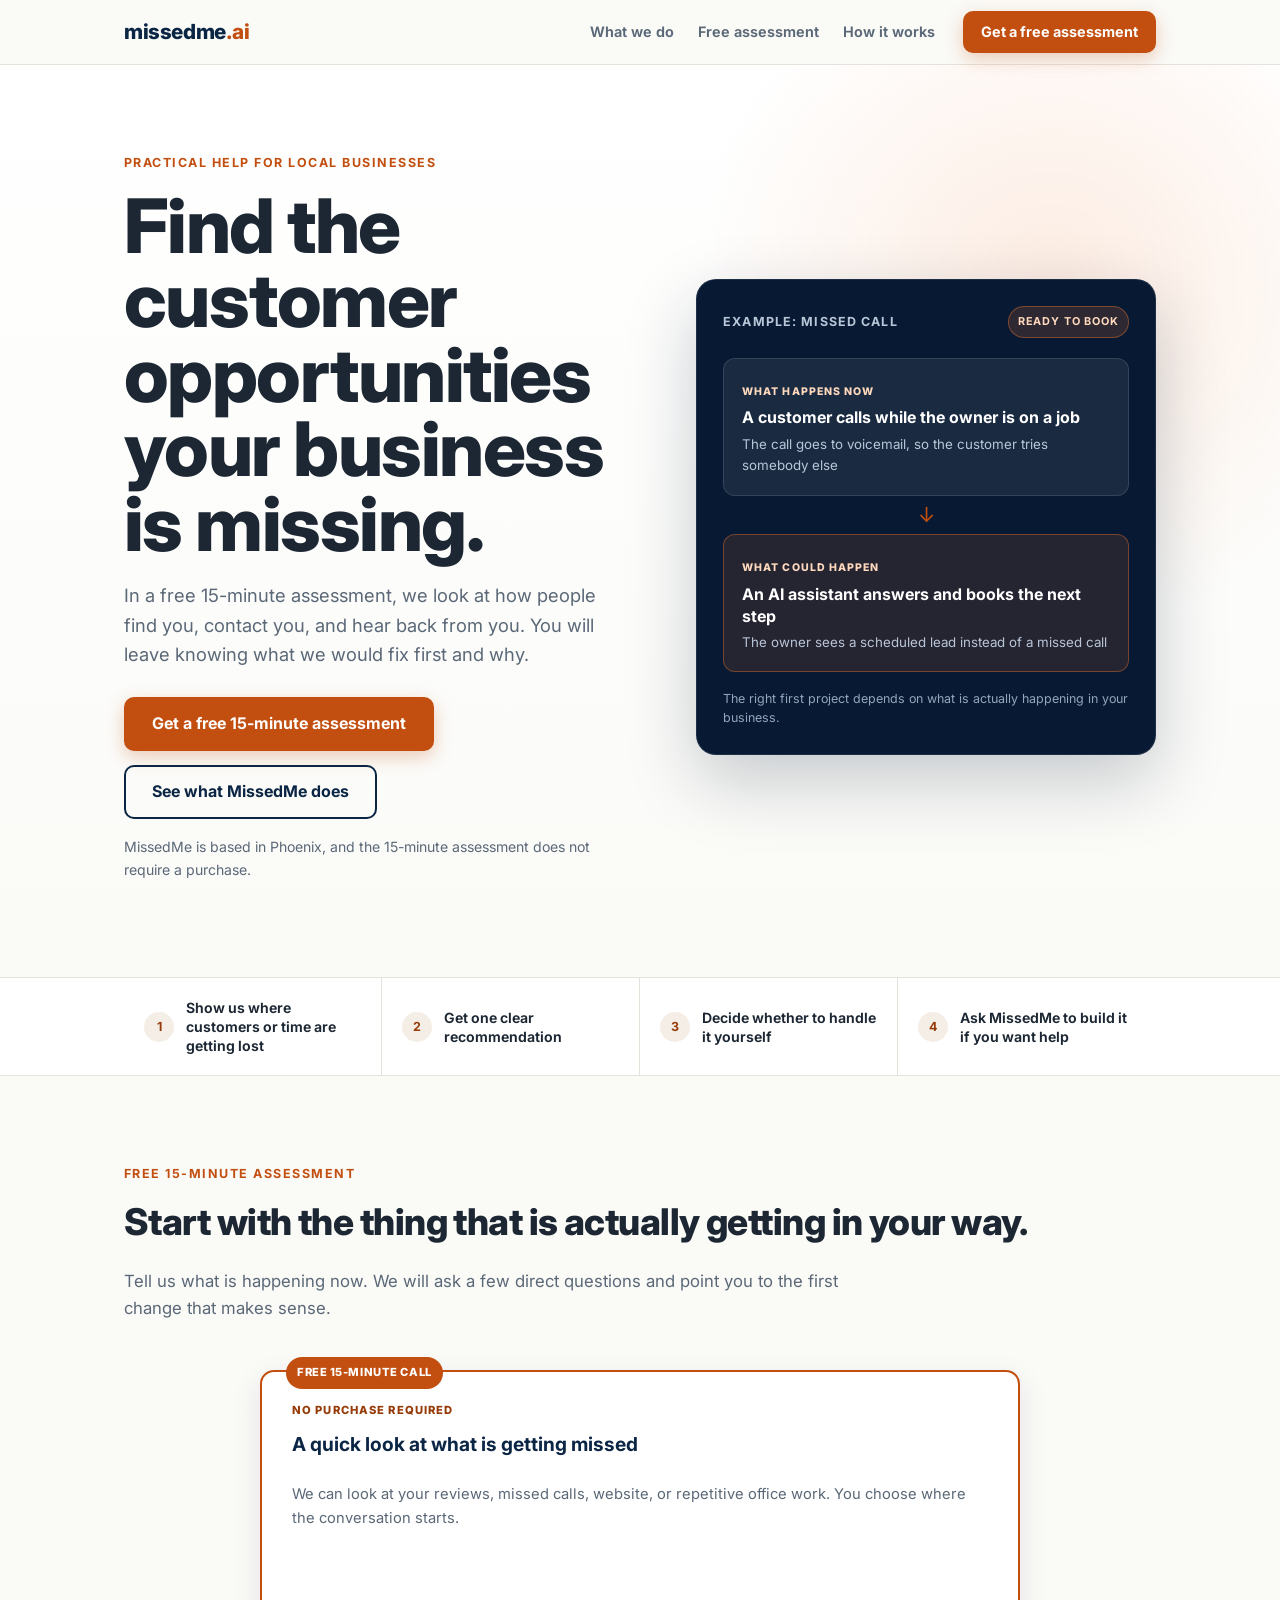
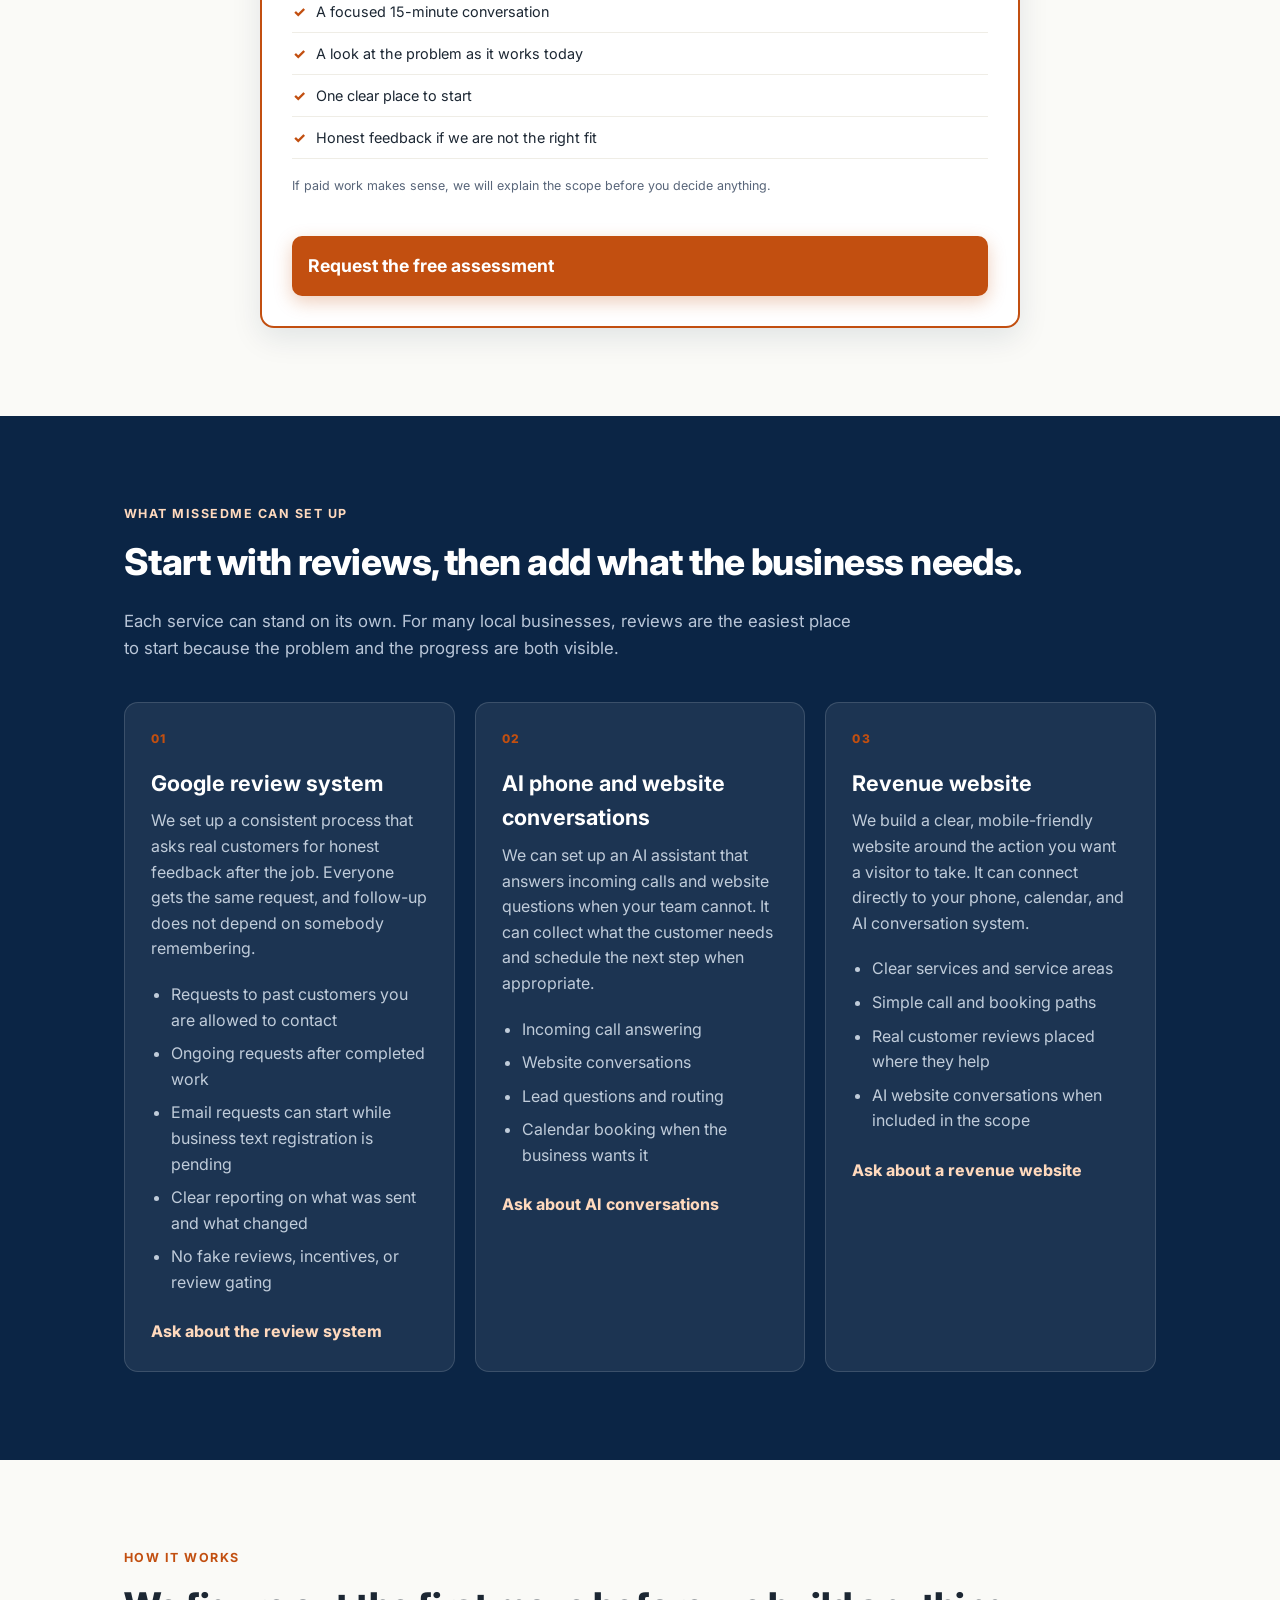
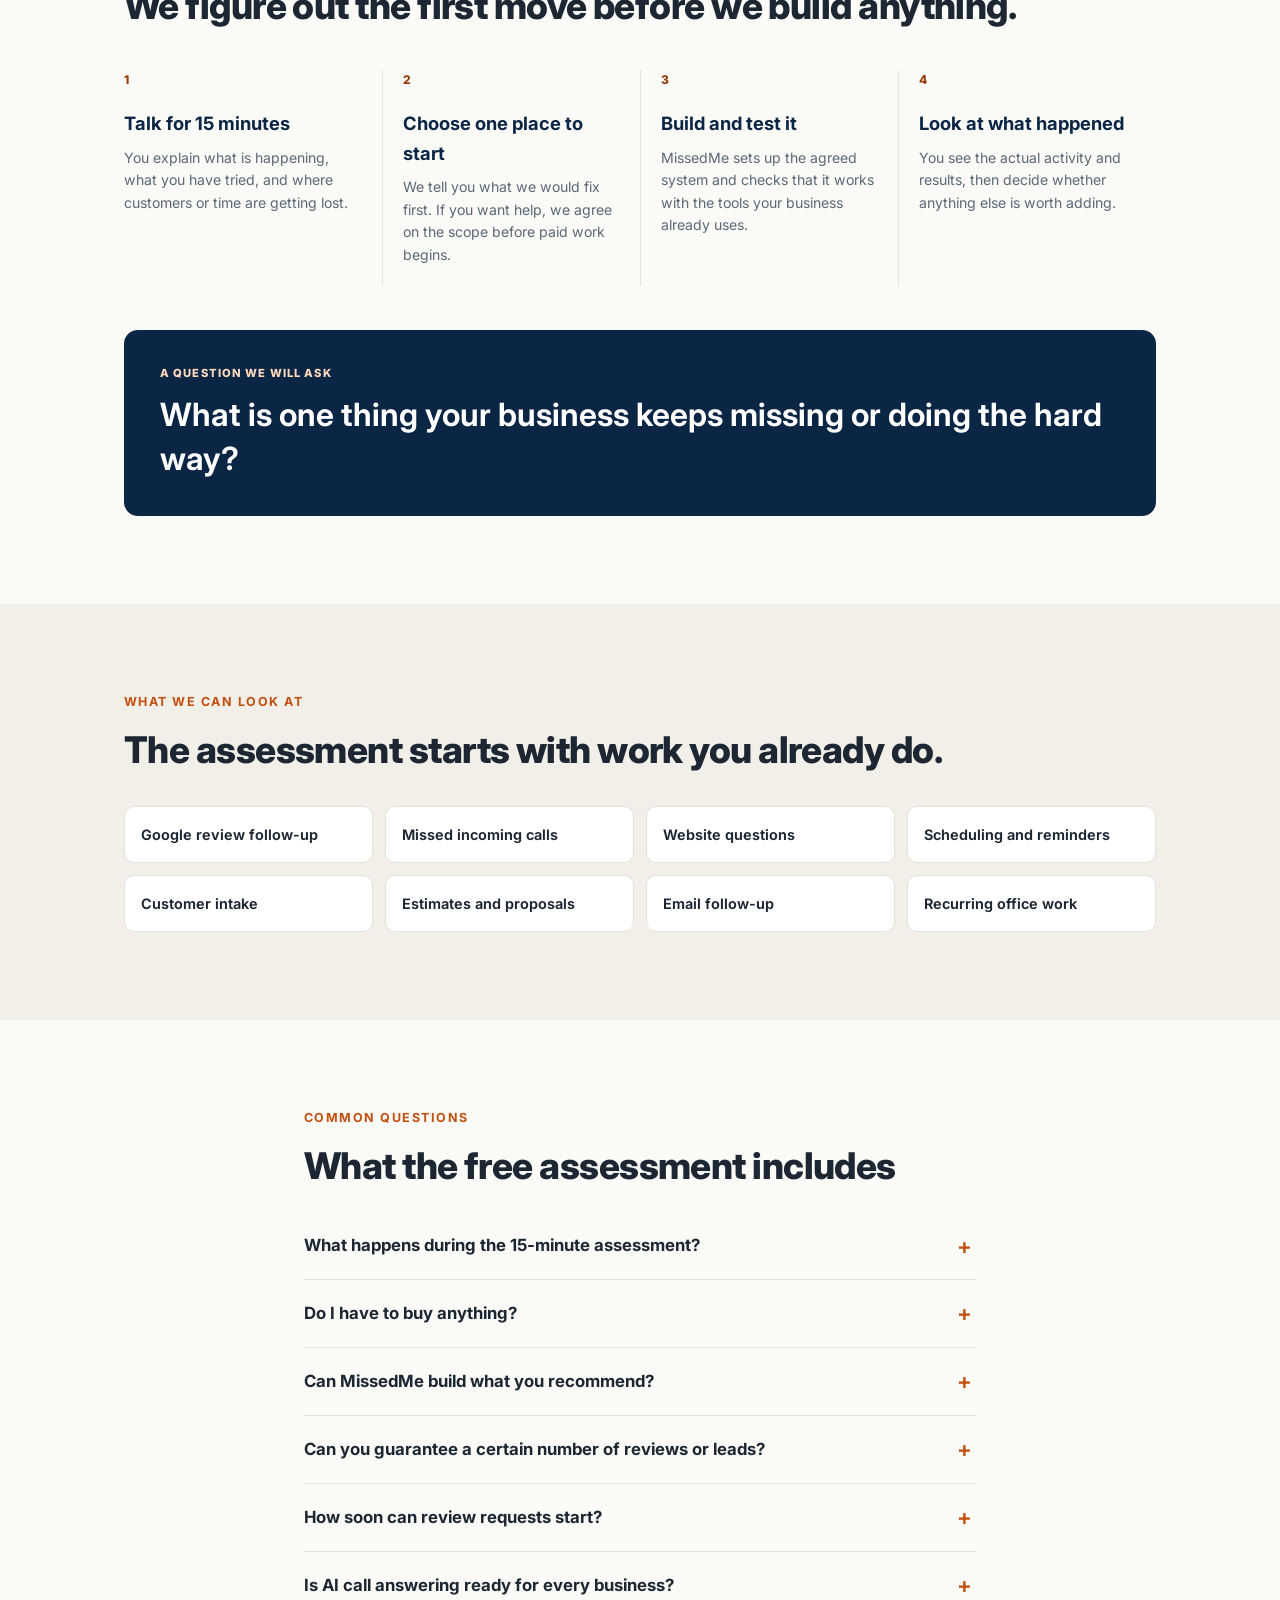
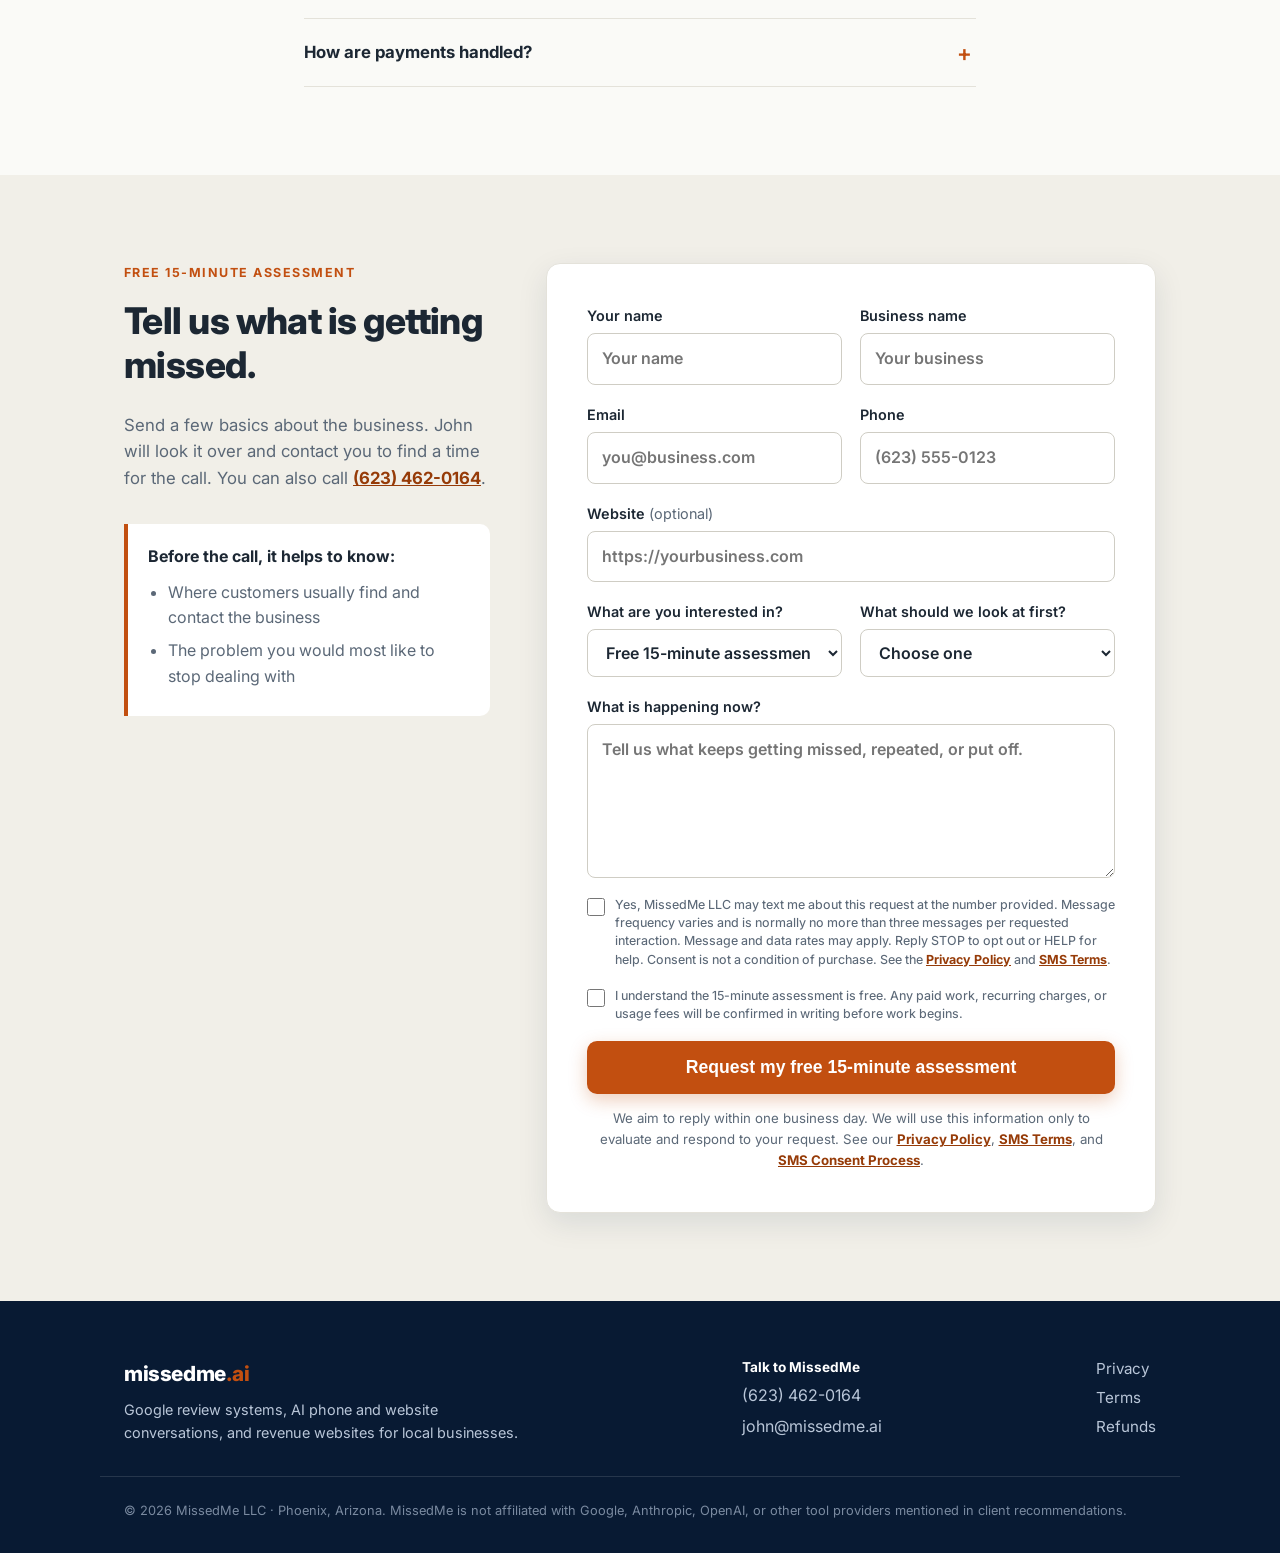
==== commit 49514ac2: "Add service-specific client onboarding" ====
--- a/index.html
+++ b/index.html
@@ -116,6 +116,7 @@
             <ul>
               <li>Requests to past customers you are allowed to contact</li>
               <li>Ongoing requests after completed work</li>
+              <li>Email requests can start while business text registration is pending</li>
               <li>Clear reporting on what was sent and what changed</li>
               <li>No fake reviews, incentives, or review gating</li>
             </ul>
@@ -204,6 +205,10 @@
         <details>
           <summary>Can you guarantee a certain number of reviews or leads?</summary>
           <p>No. We can build and run the agreed process, but Google, customer behavior, demand, and the quality of the business all affect the result.</p>
+        </details>
+        <details>
+          <summary>How soon can review requests start?</summary>
+          <p>We can clean the list, verify the Google review link, prepare the campaign, and set up email first when the business is allowed to email those contacts. Text requests require a campaign registered to the business. Carrier approval often takes 10 to 15 days and can take longer, so no review texts go out until that approval is complete.</p>
         </details>
         <details>
           <summary>Is AI call answering ready for every business?</summary>
--- a/styles.css
+++ b/styles.css
@@ -1,4 +1,4 @@
-/* MissedMe — GBP & Reviews site */
+/* MissedMe GBP and Reviews site */
 :root {
   --navy: #0b2545;
   --navy-deep: #081a33;
@@ -146,7 +146,7 @@
 }
 .step p { color: var(--muted); font-size: 0.97rem; }
 
-/* Scrollytelling — profile demo */
+/* Scrollytelling profile demo */
 .scrolly-grid {
   display: grid;
   grid-template-columns: 1fr 1fr;
@@ -294,7 +294,7 @@
   font-size: 1.4rem;
   font-weight: 600;
 }
-details[open] summary::after { content: "–"; }
+details[open] summary::after { content: "-"; }
 details p { padding: 0 0 18px; color: var(--muted); }
 
 /* Signup */
@@ -446,6 +446,65 @@
   color: #1e5a3c;
 }
 .success-banner p { margin-top: 6px; font-size: 0.97rem; }
+
+.service-summary { padding: 56px 0; }
+.service-summary h2 { margin-bottom: 0.85rem; }
+.service-summary .section-sub { margin-bottom: 0; }
+
+.setup-needs {
+  list-style: none;
+  display: grid;
+  gap: 12px;
+  margin-top: 1.5rem;
+}
+.setup-needs li {
+  position: relative;
+  padding: 14px 16px 14px 46px;
+  background: var(--white);
+  border: 1px solid var(--line);
+  border-radius: 10px;
+  color: var(--ink);
+}
+.setup-needs li::before {
+  content: "";
+  position: absolute;
+  left: 17px;
+  top: 19px;
+  width: 10px;
+  height: 10px;
+  border-radius: 50%;
+  background: var(--orange);
+  box-shadow: 0 0 0 5px rgba(242, 118, 46, 0.14);
+}
+
+.email-handoff {
+  margin: 8px 0 20px;
+  padding: 18px 20px;
+  border: 1px solid #bfd7e8;
+  border-radius: 10px;
+  background: #f2f8fc;
+  color: var(--navy);
+}
+.email-handoff p {
+  margin-top: 5px;
+  color: var(--muted);
+  font-size: 0.92rem;
+}
+
+.form-status {
+  min-height: 1.5em;
+  margin-top: 14px;
+  color: #1e5a3c;
+  font-size: 0.9rem;
+  font-weight: 600;
+}
+.form-fine a { color: var(--orange-dark); }
+
+@media (max-width: 620px) {
+  .onboard-steps { display: grid; }
+  .ob-step { width: 100%; }
+  .onboard-form .signup-form { padding: 22px 18px; }
+}
 
 /* Mobile */
 @media (max-width: 820px) {
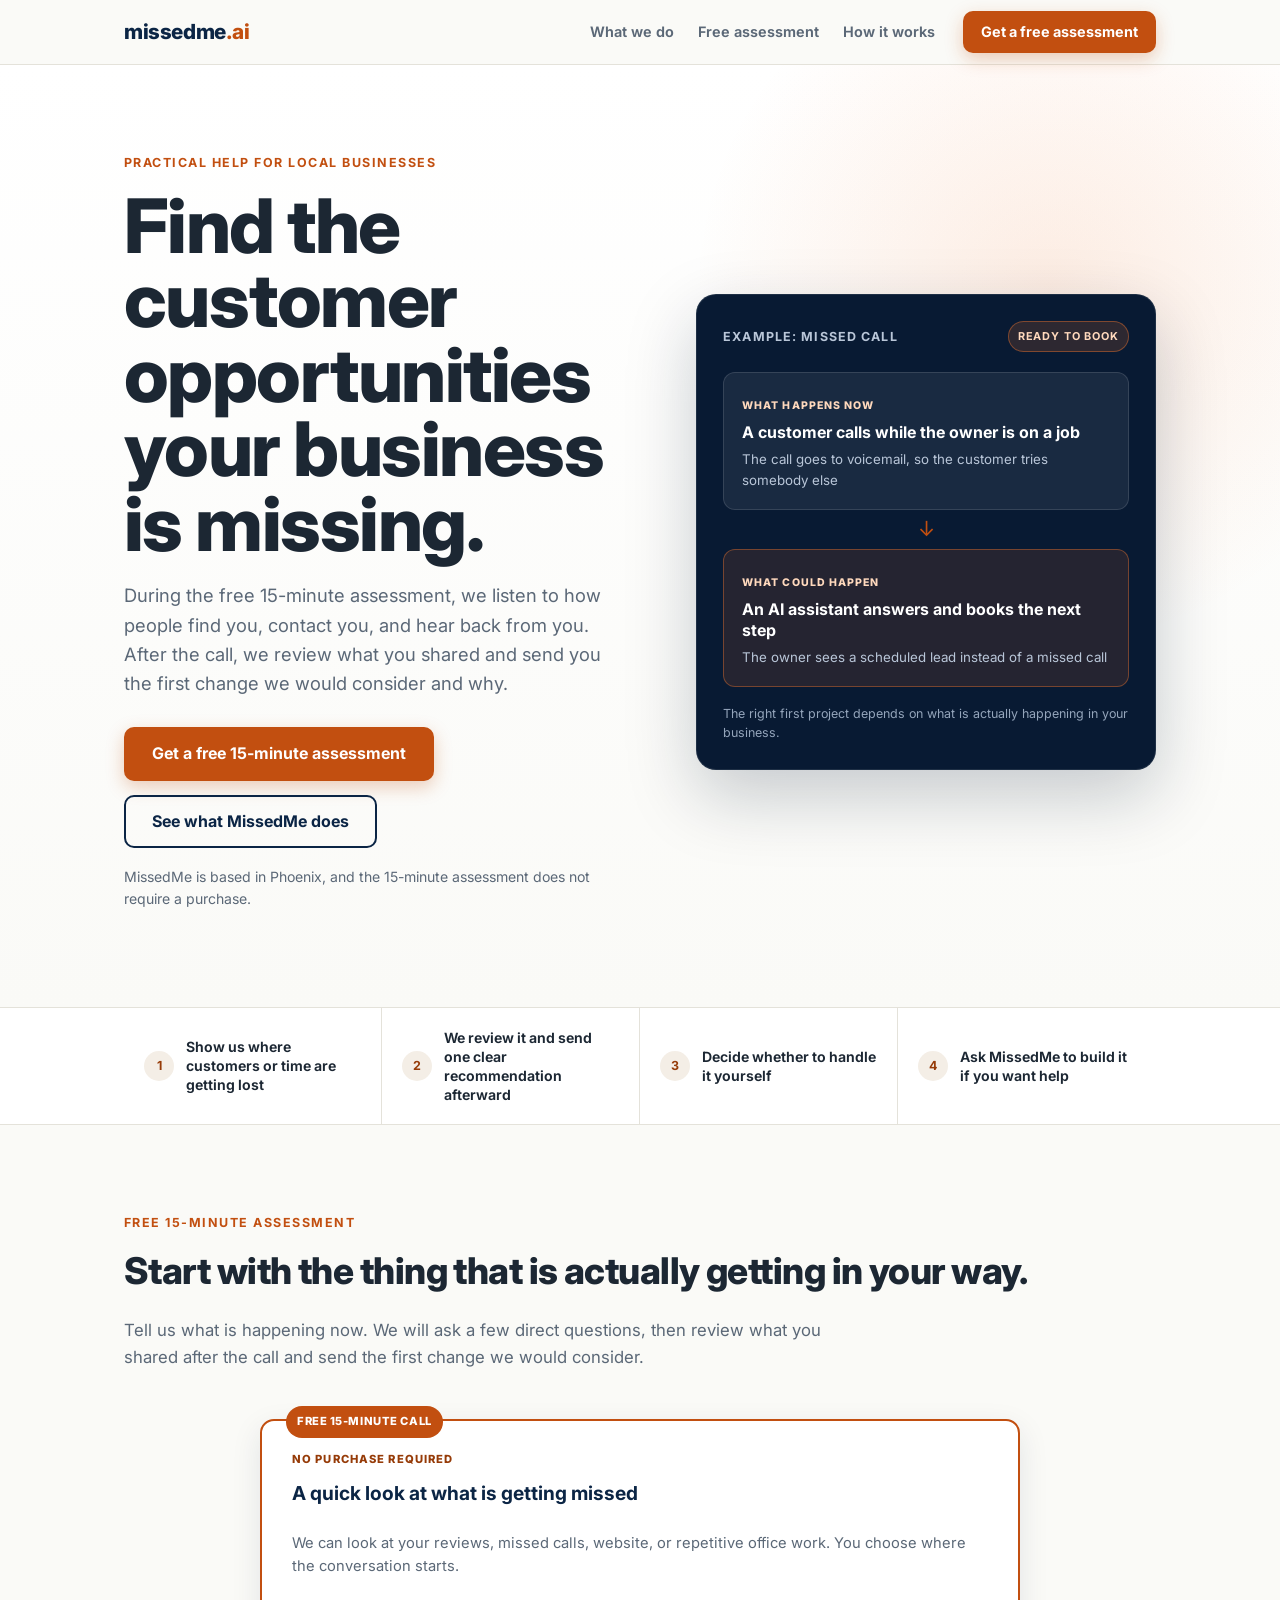
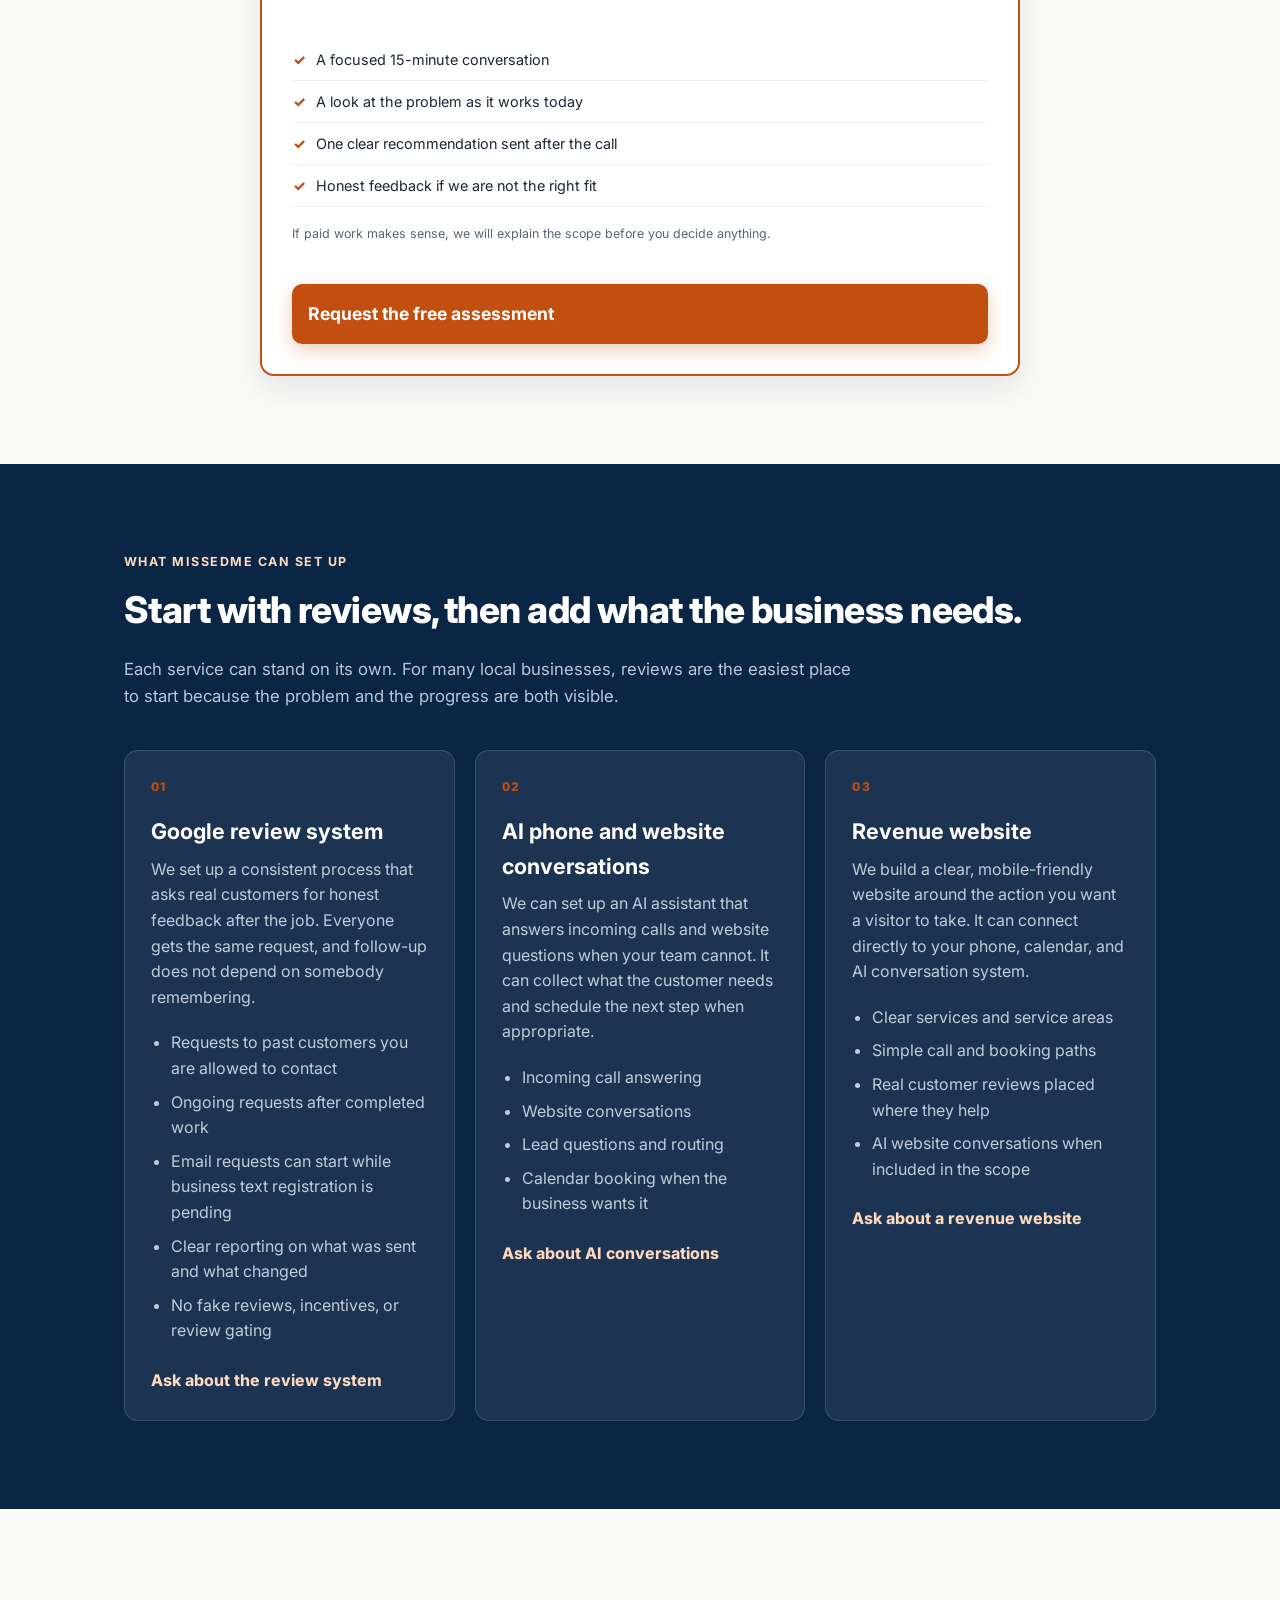
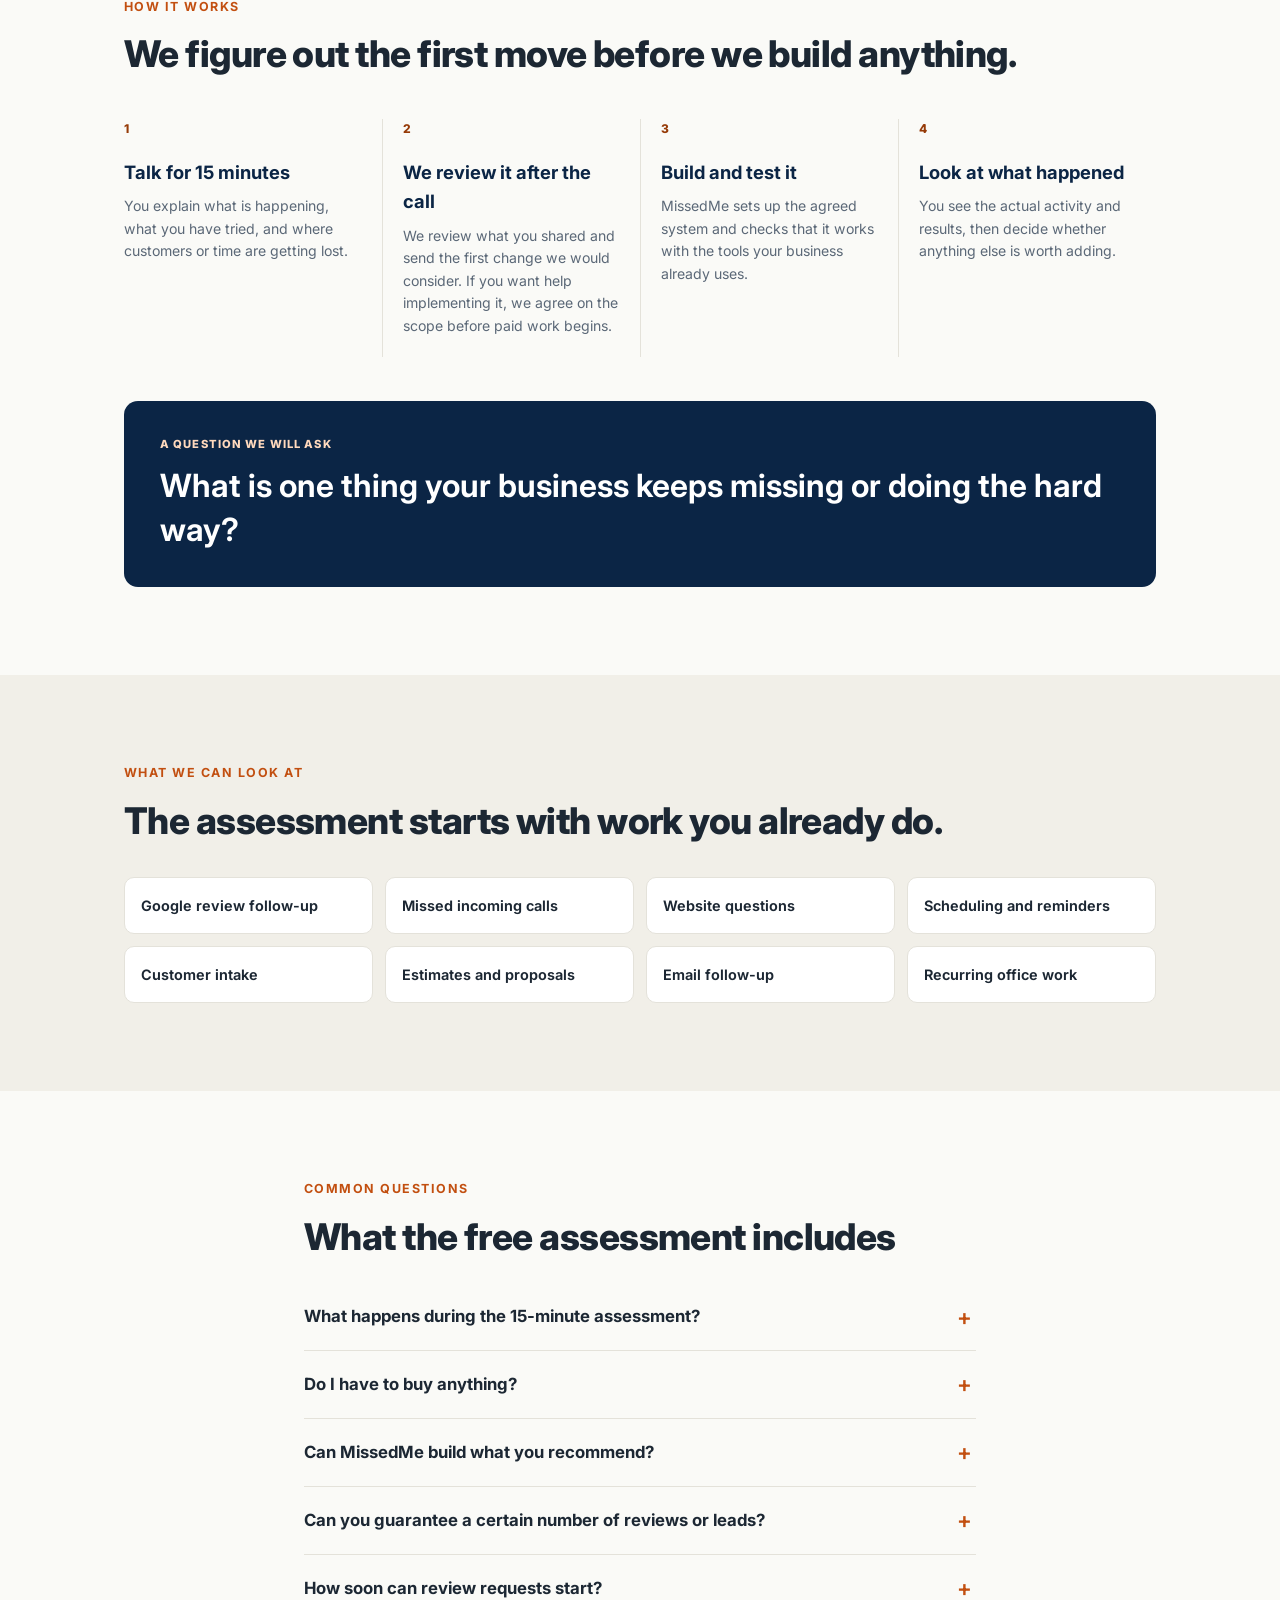
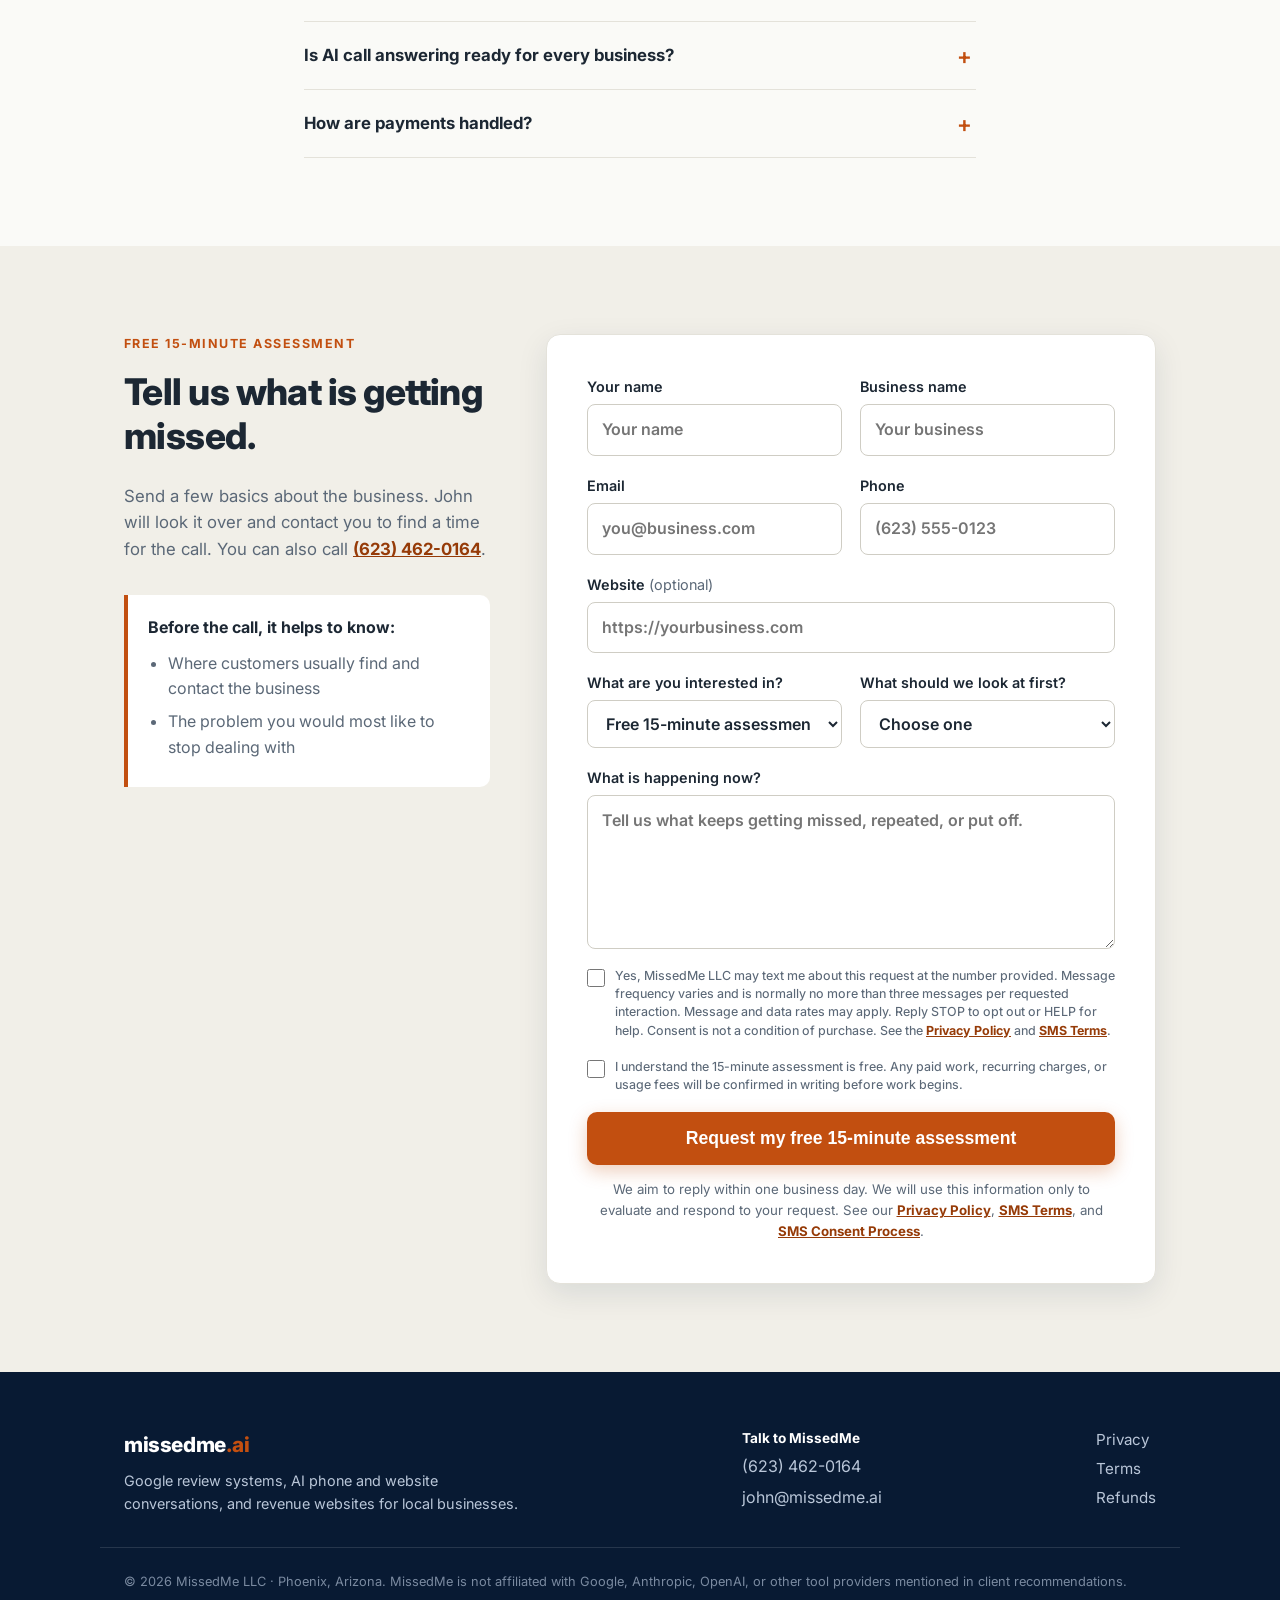
==== commit 38793a37: "Clarify assessment recommendation timing" ====
--- a/index.html
+++ b/index.html
@@ -38,7 +38,7 @@
         <div>
           <p class="eyebrow">Practical help for local businesses</p>
           <h1>Find the customer opportunities your business is missing.</h1>
-          <p class="lead">In a free 15-minute assessment, we look at how people find you, contact you, and hear back from you. You will leave knowing what we would fix first and why.</p>
+          <p class="lead">During the free 15-minute assessment, we listen to how people find you, contact you, and hear back from you. After the call, we review what you shared and send you the first change we would consider and why.</p>
           <div class="hero-ctas">
             <a href="#qualify" class="btn btn-primary package-link" data-package="Free 15-minute assessment">Get a free 15-minute assessment</a>
             <a href="#services" class="btn btn-ghost">See what MissedMe does</a>
@@ -70,7 +70,7 @@
     <section class="proof-strip" aria-label="What the assessment covers">
       <div class="container proof-grid">
         <div><strong>1</strong><span>Show us where customers or time are getting lost</span></div>
-        <div><strong>2</strong><span>Get one clear recommendation</span></div>
+        <div><strong>2</strong><span>We review it and send one clear recommendation afterward</span></div>
         <div><strong>3</strong><span>Decide whether to handle it yourself</span></div>
         <div><strong>4</strong><span>Ask MissedMe to build it if you want help</span></div>
       </div>
@@ -80,7 +80,7 @@
       <div class="container">
         <p class="eyebrow">Free 15-minute assessment</p>
         <h2>Start with the thing that is actually getting in your way.</h2>
-        <p class="section-sub">Tell us what is happening now. We will ask a few direct questions and point you to the first change that makes sense.</p>
+        <p class="section-sub">Tell us what is happening now. We will ask a few direct questions, then review what you shared after the call and send the first change we would consider.</p>
 
         <div class="assessment-grid">
           <article class="price-card price-card-featured assessment-card">
@@ -93,7 +93,7 @@
             <ul>
               <li>A focused 15-minute conversation</li>
               <li>A look at the problem as it works today</li>
-              <li>One clear place to start</li>
+              <li>One clear recommendation sent after the call</li>
               <li>Honest feedback if we are not the right fit</li>
             </ul>
             <p class="package-note">If paid work makes sense, we will explain the scope before you decide anything.</p>
@@ -158,7 +158,7 @@
         <h2>We figure out the first move before we build anything.</h2>
         <div class="process-grid">
           <article><span>1</span><h3>Talk for 15 minutes</h3><p>You explain what is happening, what you have tried, and where customers or time are getting lost.</p></article>
-          <article><span>2</span><h3>Choose one place to start</h3><p>We tell you what we would fix first. If you want help, we agree on the scope before paid work begins.</p></article>
+          <article><span>2</span><h3>We review it after the call</h3><p>We review what you shared and send the first change we would consider. If you want help implementing it, we agree on the scope before paid work begins.</p></article>
           <article><span>3</span><h3>Build and test it</h3><p>MissedMe sets up the agreed system and checks that it works with the tools your business already uses.</p></article>
           <article><span>4</span><h3>Look at what happened</h3><p>You see the actual activity and results, then decide whether anything else is worth adding.</p></article>
         </div>
@@ -192,7 +192,7 @@
         <h2>What the free assessment includes</h2>
         <details>
           <summary>What happens during the 15-minute assessment?</summary>
-          <p>We ask about the problem you want to solve, how it works today, and what it costs in time or missed opportunities. We will tell you the first change we would consider.</p>
+          <p>We ask about the problem you want to solve, how it works today, and what it costs in time or missed opportunities. We do not make recommendations during the call. Afterward, we review what you shared and send you the first change we would consider.</p>
         </details>
         <details>
           <summary>Do I have to buy anything?</summary>
